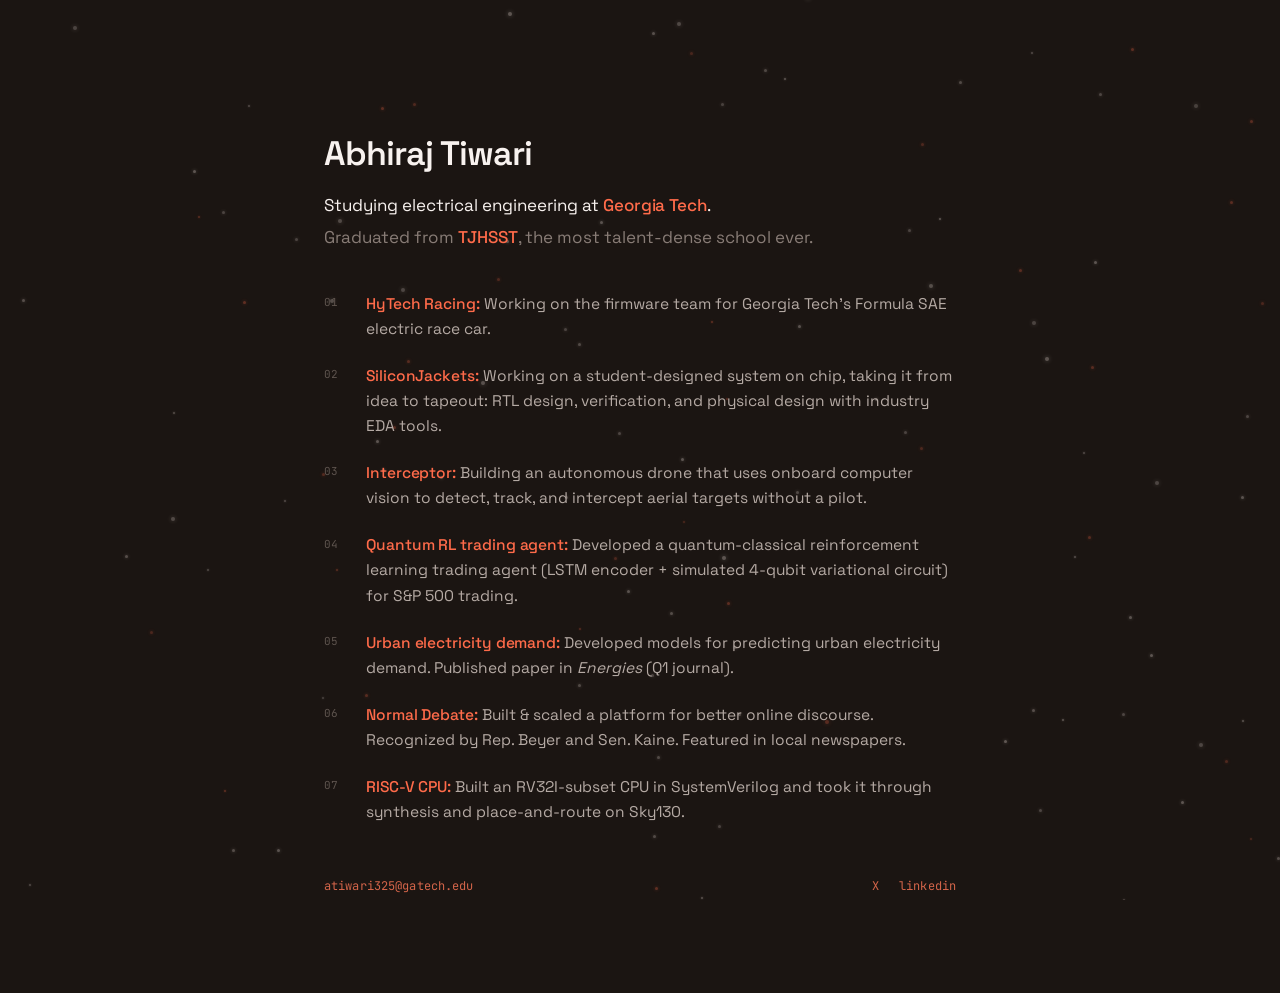
==== index.html @ f33f4f9a "Tone down speck intensity, highlight TJHSST in coral Opacity range, peak brightness, and glow radius" ====
<!DOCTYPE html>
<html lang="en">
<head>
<meta charset="utf-8">
<meta name="viewport" content="width=device-width, initial-scale=1">
<title>Abhiraj Tiwari</title>
<meta name="description" content="Abhiraj Tiwari — electrical engineering at Georgia Tech. Firmware, silicon, and machine learning.">
<meta name="color-scheme" content="dark">
<link rel="icon" href="data:image/svg+xml,<svg xmlns='http://www.w3.org/2000/svg' viewBox='0 0 32 32'><circle cx='16' cy='16' r='4' fill='%23ff6b4a'/></svg>">
<link rel="preconnect" href="https://fonts.googleapis.com">
<link rel="preconnect" href="https://fonts.gstatic.com" crossorigin>
<link href="https://fonts.googleapis.com/css2?family=JetBrains+Mono:wght@400;500&family=Space+Grotesk:wght@400;500;600&display=swap" rel="stylesheet">
<style>
  :root {
    --bg:     #1b1512;
    --fg:     #f8f2ef;
    --body:   #b5aaa4;
    --muted:  #887c76;
    --dim:    #5e544e;
    --spark:  #fff1ea;

    --accent:     #ff6b4a;
    --accent-dim: #d4654a;

    --sans: "Space Grotesk", ui-sans-serif, -apple-system, "Segoe UI", sans-serif;
    --mono: "JetBrains Mono", ui-monospace, Menlo, monospace;
  }

  * { box-sizing: border-box; }

  html { -webkit-text-size-adjust: 100%; }

  body {
    margin: 0;
    background: var(--bg);
    color: var(--body);
    font-family: var(--sans);
    font-size: 15.5px;
    line-height: 1.62;
    -webkit-font-smoothing: antialiased;
    overflow-x: hidden;
  }

  /* ---------- ambient field ---------- */
  /* Each speck drifts on two axes at different periods, so it wanders a slow
     loop instead of sliding back and forth along one line. */

  .field {
    position: fixed;
    inset: 0;
    z-index: 0;
    pointer-events: none;
    overflow: hidden;
  }

  .field > i {
    position: absolute;
    display: block;
    animation: driftx var(--ax) ease-in-out var(--tx) infinite alternate;
  }

  .field > i > i {
    display: block;
    border-radius: 50%;
    opacity: var(--o0);
    animation:
      drifty var(--ay) ease-in-out var(--ty) infinite alternate,
      pulse   var(--ao) ease-in-out var(--to) infinite;
  }

  @keyframes driftx { to { transform: translateX(var(--dx)); } }
  @keyframes drifty { to { transform: translateY(var(--dy)); } }

  @keyframes pulse {
    0%, 100% { opacity: var(--o0); }
    50%      { opacity: var(--o1); }
  }

  /* ---------- content ---------- */

  main {
    position: relative;
    z-index: 1;
    max-width: 43rem;
    margin: 0 auto;
    padding: clamp(4.5rem, 15vh, 9rem) 1.75rem 6rem;
  }

  h1 {
    margin: 0 0 1.25rem;
    font-size: clamp(1.75rem, 4.5vw, 2.125rem);
    font-weight: 600;
    line-height: 1.1;
    letter-spacing: -0.03em;
    color: var(--fg);
  }

  .lead {
    margin: 0;
    font-size: 1.0625rem;
    line-height: 1.6;
    color: var(--fg);
  }

  .lead p { margin: 0; }
  .lead p + p { margin-top: 0.3rem; }
  .lead b { color: var(--accent); font-weight: 500; }
  .lead .dim { color: var(--muted); }

  a { color: var(--accent); text-decoration: none; }

  a:hover,
  a:focus-visible { color: var(--fg); }

  /* ---------- list ---------- */

  ol {
    margin: 2.5rem 0 0;
    padding: 0;
    list-style: none;
  }

  li {
    position: relative;
    padding-left: 2.625rem;
  }

  li + li { margin-top: 1.375rem; }

  .num {
    position: absolute;
    left: 0;
    top: 0.2em;
    font-family: var(--mono);
    font-size: 0.6875rem;
    color: var(--dim);
    font-variant-numeric: tabular-nums;
  }

  b {
    font-weight: 500;
    color: var(--accent);
    letter-spacing: -0.005em;
  }

  em { font-style: italic; }

  /* ---------- footer ---------- */

  footer {
    margin-top: 3.25rem;
    display: flex;
    flex-wrap: wrap;
    align-items: baseline;
    justify-content: space-between;
    gap: 0.75rem 1.5rem;
    font-family: var(--mono);
    font-size: 0.75rem;
    letter-spacing: 0.01em;
  }

  footer nav { display: flex; gap: 1.25rem; }

  footer a { color: var(--accent-dim); }

  :focus-visible {
    outline: 1px solid var(--accent-dim);
    outline-offset: 3px;
    border-radius: 2px;
  }

  /* ---------- entrance ---------- */

  @keyframes rise {
    from { opacity: 0; transform: translateY(6px); }
    to   { opacity: 1; transform: none; }
  }

  main > *, ol > li { animation: rise .55s cubic-bezier(.2,.6,.3,1) backwards; }
  .lead { animation-delay: .06s; }
  ol > li:nth-child(1) { animation-delay: .14s; }
  ol > li:nth-child(2) { animation-delay: .19s; }
  ol > li:nth-child(3) { animation-delay: .24s; }
  ol > li:nth-child(4) { animation-delay: .29s; }
  ol > li:nth-child(5) { animation-delay: .34s; }
  ol > li:nth-child(6) { animation-delay: .39s; }
  ol > li:nth-child(7) { animation-delay: .44s; }
  footer { animation-delay: .5s; }

  @media (prefers-reduced-motion: reduce) {
    .field > i, .field > i > i, main > *, ol > li { animation: none; }
  }

  @media (max-width: 30rem) {
    li { padding-left: 2.125rem; }
  }
</style>
</head>
<body>
<div class="field">
<i style="left:44.14%;top:55.1%;--dx:75px;--ax:27.8s;--tx:-30.1s"><i style="width:3px;height:3px;background:var(--spark);box-shadow:0 0 3.9px var(--spark);--dy:-40px;--ay:25.0s;--ty:-3.0s;--o0:0.23;--o1:0.48;--ao:13.3s;--to:-10.4s"></i></i>
<i style="left:2.27%;top:98.18%;--dx:-84px;--ax:21.0s;--tx:-1.1s"><i style="width:2px;height:2px;background:var(--spark);box-shadow:0 0 2.6px var(--spark);--dy:-32px;--ay:17.6s;--ty:-14.8s;--o0:0.24;--o1:0.63;--ao:10.7s;--to:-9.6s"></i></i>
<i style="left:48.98%;top:65.57%;--dx:115px;--ax:23.6s;--tx:-11.0s"><i style="width:3px;height:3px;background:var(--spark);box-shadow:0 0 3.9px var(--spark);--dy:-75px;--ay:17.4s;--ty:-2.2s;--o0:0.28;--o1:0.54;--ao:13.6s;--to:-5.8s"></i></i>
<i style="left:95.72%;top:84.43%;--dx:-72px;--ax:28.9s;--tx:-25.6s"><i style="width:3px;height:3px;background:var(--accent);box-shadow:0 0 3.9px var(--accent);--dy:56px;--ay:16.8s;--ty:-10.8s;--o0:0.23;--o1:0.55;--ao:9.7s;--to:-13.8s"></i></i>
<i style="left:11.73%;top:70.12%;--dx:48px;--ax:21.0s;--tx:-5.0s"><i style="width:3px;height:3px;background:var(--accent);box-shadow:0 0 3.9px var(--accent);--dy:-58px;--ay:26.9s;--ty:-20.6s;--o0:0.21;--o1:0.65;--ao:7.9s;--to:-4.0s"></i></i>
<i style="left:97.03%;top:79.95%;--dx:-49px;--ax:20.1s;--tx:-0.4s"><i style="width:2px;height:2px;background:var(--spark);box-shadow:0 0 2.6px var(--spark);--dy:-31px;--ay:21.4s;--ty:-19.5s;--o0:0.28;--o1:0.54;--ao:6.7s;--to:-3.1s"></i></i>
<i style="left:62.93%;top:-0.42%;--dx:44px;--ax:19.9s;--tx:-23.8s"><i style="width:4px;height:4px;background:var(--spark);box-shadow:0 0 5.2px var(--spark);--dy:84px;--ay:20.3s;--ty:-9.9s;--o0:0.22;--o1:0.58;--ao:12.5s;--to:-2.4s"></i></i>
<i style="left:62.16%;top:54.5%;--dx:83px;--ax:19.3s;--tx:-9.7s"><i style="width:3px;height:3px;background:var(--spark);box-shadow:0 0 3.9px var(--spark);--dy:31px;--ay:22.7s;--ty:-23.7s;--o0:0.24;--o1:0.54;--ao:14.1s;--to:-7.4s"></i></i>
<i style="left:51.05%;top:92.78%;--dx:-73px;--ax:36.3s;--tx:-0.6s"><i style="width:3px;height:3px;background:var(--spark);box-shadow:0 0 3.9px var(--spark);--dy:-47px;--ay:16.9s;--ty:-8.6s;--o0:0.24;--o1:0.47;--ao:7.6s;--to:-5.5s"></i></i>
<i style="left:56.36%;top:11.42%;--dx:87px;--ax:36.4s;--tx:-13.6s"><i style="width:3px;height:3px;background:var(--spark);box-shadow:0 0 3.9px var(--spark);--dy:-68px;--ay:22.0s;--ty:-10.0s;--o0:0.2;--o1:0.58;--ao:6.7s;--to:-1.0s"></i></i>
<i style="left:29.73%;top:11.93%;--dx:94px;--ax:36.2s;--tx:-26.0s"><i style="width:3px;height:3px;background:var(--accent);box-shadow:0 0 3.9px var(--accent);--dy:-81px;--ay:19.7s;--ty:-28.8s;--o0:0.29;--o1:0.65;--ao:13.1s;--to:-13.0s"></i></i>
<i style="left:56.43%;top:61.75%;--dx:-83px;--ax:19.4s;--tx:-15.8s"><i style="width:4px;height:4px;background:var(--spark);box-shadow:0 0 5.2px var(--spark);--dy:-34px;--ay:17.9s;--ty:-10.6s;--o0:0.29;--o1:0.6;--ao:10.1s;--to:-6.9s"></i></i>
<i style="left:53.21%;top:50.91%;--dx:-73px;--ax:19.4s;--tx:-25.1s"><i style="width:3px;height:3px;background:var(--spark);box-shadow:0 0 3.9px var(--spark);--dy:-92px;--ay:27.8s;--ty:-15.6s;--o0:0.29;--o1:0.53;--ao:7.3s;--to:-9.2s"></i></i>
<i style="left:50.88%;top:74.88%;--dx:106px;--ax:22.3s;--tx:-30.5s"><i style="width:3px;height:3px;background:var(--spark);box-shadow:0 0 3.9px var(--spark);--dy:55px;--ay:25.0s;--ty:-24.1s;--o0:0.22;--o1:0.5;--ao:8.0s;--to:-13.8s"></i></i>
<i style="left:19.41%;top:11.72%;--dx:-111px;--ax:19.4s;--tx:-35.2s"><i style="width:2px;height:2px;background:var(--spark);box-shadow:0 0 2.6px var(--spark);--dy:83px;--ay:22.0s;--ty:-26.6s;--o0:0.24;--o1:0.56;--ao:12.0s;--to:-10.7s"></i></i>
<i style="left:83.87%;top:61.73%;--dx:105px;--ax:22.9s;--tx:-24.7s"><i style="width:2px;height:2px;background:var(--spark);box-shadow:0 0 2.6px var(--spark);--dy:-73px;--ay:19.7s;--ty:-18.0s;--o0:0.26;--o1:0.54;--ao:7.7s;--to:-11.5s"></i></i>
<i style="left:25.17%;top:77.48%;--dx:-70px;--ax:31.4s;--tx:-18.1s"><i style="width:2px;height:2px;background:var(--spark);box-shadow:0 0 2.6px var(--spark);--dy:92px;--ay:16.8s;--ty:-5.7s;--o0:0.2;--o1:0.55;--ao:12.4s;--to:-2.7s"></i></i>
<i style="left:25.78%;top:33.27%;--dx:-66px;--ax:36.6s;--tx:-4.9s"><i style="width:4px;height:4px;background:var(--spark);box-shadow:0 0 5.2px var(--spark);--dy:-34px;--ay:26.7s;--ty:-14.5s;--o0:0.26;--o1:0.64;--ao:9.4s;--to:-8.5s"></i></i>
<i style="left:87.69%;top:79.27%;--dx:87px;--ax:35.2s;--tx:-35.1s"><i style="width:3px;height:3px;background:var(--spark);box-shadow:0 0 3.9px var(--spark);--dy:-35px;--ay:28.2s;--ty:-4.0s;--o0:0.22;--o1:0.54;--ao:6.8s;--to:-4.6s"></i></i>
<i style="left:97.63%;top:93.09%;--dx:-62px;--ax:24.2s;--tx:-10.5s"><i style="width:2px;height:2px;background:var(--accent);box-shadow:0 0 2.6px var(--accent);--dy:-30px;--ay:21.0s;--ty:-29.4s;--o0:0.22;--o1:0.75;--ao:9.9s;--to:-0.5s"></i></i>
<i style="left:52.38%;top:68.03%;--dx:-115px;--ax:27.3s;--tx:-3.3s"><i style="width:3px;height:3px;background:var(--spark);box-shadow:0 0 3.9px var(--spark);--dy:91px;--ay:31.0s;--ty:-7.1s;--o0:0.25;--o1:0.52;--ao:12.6s;--to:-9.6s"></i></i>
<i style="left:51.32%;top:84.05%;--dx:111px;--ax:20.0s;--tx:-10.4s"><i style="width:3px;height:3px;background:var(--spark);box-shadow:0 0 3.9px var(--spark);--dy:-48px;--ay:23.3s;--ty:-15.9s;--o0:0.24;--o1:0.48;--ao:6.0s;--to:-5.7s"></i></i>
<i style="left:52.91%;top:2.48%;--dx:-74px;--ax:28.3s;--tx:-36.4s"><i style="width:4px;height:4px;background:var(--spark);box-shadow:0 0 5.2px var(--spark);--dy:-32px;--ay:20.9s;--ty:-29.5s;--o0:0.23;--o1:0.55;--ao:7.1s;--to:-6.5s"></i></i>
<i style="left:81.2%;top:89.86%;--dx:-50px;--ax:19.7s;--tx:-0.9s"><i style="width:3px;height:3px;background:var(--spark);box-shadow:0 0 3.9px var(--spark);--dy:-90px;--ay:27.8s;--ty:-6.2s;--o0:0.22;--o1:0.6;--ao:8.9s;--to:-5.3s"></i></i>
<i style="left:61.22%;top:8.7%;--dx:92px;--ax:30.3s;--tx:-23.4s"><i style="width:2px;height:2px;background:var(--spark);box-shadow:0 0 2.6px var(--spark);--dy:30px;--ay:28.7s;--ty:-17.2s;--o0:0.29;--o1:0.57;--ao:8.0s;--to:-3.2s"></i></i>
<i style="left:53.38%;top:57.84%;--dx:107px;--ax:35.7s;--tx:-29.6s"><i style="width:2px;height:2px;background:var(--accent);box-shadow:0 0 2.6px var(--accent);--dy:68px;--ay:16.7s;--ty:-6.2s;--o0:0.21;--o1:0.75;--ao:7.2s;--to:-1.3s"></i></i>
<i style="left:37.57%;top:42.35%;--dx:-50px;--ax:29.0s;--tx:-31.2s"><i style="width:4px;height:4px;background:var(--spark);box-shadow:0 0 5.2px var(--spark);--dy:-34px;--ay:19.8s;--ty:-11.6s;--o0:0.27;--o1:0.59;--ao:9.1s;--to:-15.0s"></i></i>
<i style="left:82.96%;top:79.89%;--dx:-96px;--ax:20.9s;--tx:-31.9s"><i style="width:2px;height:2px;background:var(--spark);box-shadow:0 0 2.6px var(--spark);--dy:38px;--ay:16.9s;--ty:-31.7s;--o0:0.29;--o1:0.48;--ao:6.6s;--to:-14.3s"></i></i>
<i style="left:45.13%;top:76.0%;--dx:76px;--ax:24.8s;--tx:-1.6s"><i style="width:3px;height:3px;background:var(--spark);box-shadow:0 0 3.9px var(--spark);--dy:42px;--ay:25.0s;--ty:-6.4s;--o0:0.24;--o1:0.53;--ao:9.3s;--to:-13.8s"></i></i>
<i style="left:59.7%;top:7.67%;--dx:-99px;--ax:21.0s;--tx:-13.0s"><i style="width:3px;height:3px;background:var(--spark);box-shadow:0 0 3.9px var(--spark);--dy:66px;--ay:24.1s;--ty:-24.4s;--o0:0.23;--o1:0.48;--ao:12.7s;--to:-2.4s"></i></i>
<i style="left:93.25%;top:11.59%;--dx:96px;--ax:32.2s;--tx:-13.0s"><i style="width:4px;height:4px;background:var(--spark);box-shadow:0 0 5.2px var(--spark);--dy:-55px;--ay:14.3s;--ty:-15.0s;--o0:0.2;--o1:0.53;--ao:11.7s;--to:-9.4s"></i></i>
<i style="left:21.67%;top:94.36%;--dx:-87px;--ax:25.2s;--tx:-24.4s"><i style="width:3px;height:3px;background:var(--spark);box-shadow:0 0 3.9px var(--spark);--dy:-64px;--ay:32.0s;--ty:-22.4s;--o0:0.28;--o1:0.66;--ao:6.2s;--to:-9.2s"></i></i>
<i style="left:73.36%;top:24.18%;--dx:-86px;--ax:22.3s;--tx:-20.9s"><i style="width:2px;height:2px;background:var(--spark);box-shadow:0 0 2.6px var(--spark);--dy:-35px;--ay:30.2s;--ty:-16.3s;--o0:0.3;--o1:0.57;--ao:15.0s;--to:-9.6s"></i></i>
<i style="left:80.57%;top:5.77%;--dx:109px;--ax:37.4s;--tx:-20.6s"><i style="width:2px;height:2px;background:var(--spark);box-shadow:0 0 2.6px var(--spark);--dy:-54px;--ay:29.3s;--ty:-19.1s;--o0:0.24;--o1:0.56;--ao:8.6s;--to:-6.0s"></i></i>
<i style="left:29.86%;top:52.1%;--dx:88px;--ax:33.2s;--tx:-24.1s"><i style="width:3px;height:3px;background:var(--spark);box-shadow:0 0 3.9px var(--spark);--dy:30px;--ay:24.1s;--ty:-13.1s;--o0:0.27;--o1:0.47;--ao:8.8s;--to:-6.0s"></i></i>
<i style="left:57.34%;top:71.75%;--dx:92px;--ax:22.1s;--tx:-35.6s"><i style="width:3px;height:3px;background:var(--spark);box-shadow:0 0 3.9px var(--spark);--dy:93px;--ay:22.9s;--ty:-23.1s;--o0:0.25;--o1:0.66;--ao:13.4s;--to:-9.1s"></i></i>
<i style="left:9.74%;top:61.67%;--dx:-63px;--ax:26.3s;--tx:-17.3s"><i style="width:3px;height:3px;background:var(--spark);box-shadow:0 0 3.9px var(--spark);--dy:-36px;--ay:25.7s;--ty:-8.4s;--o0:0.26;--o1:0.54;--ao:13.0s;--to:-8.0s"></i></i>
<i style="left:99.76%;top:95.17%;--dx:43px;--ax:30.1s;--tx:-10.3s"><i style="width:3px;height:3px;background:var(--spark);box-shadow:0 0 3.9px var(--spark);--dy:81px;--ay:19.8s;--ty:-21.9s;--o0:0.26;--o1:0.58;--ao:11.7s;--to:-11.3s"></i></i>
<i style="left:17.36%;top:23.39%;--dx:-85px;--ax:25.9s;--tx:-3.9s"><i style="width:3px;height:3px;background:var(--spark);box-shadow:0 0 3.9px var(--spark);--dy:-46px;--ay:24.8s;--ty:-17.3s;--o0:0.21;--o1:0.48;--ao:12.1s;--to:-8.3s"></i></i>
<i style="left:62.37%;top:36.06%;--dx:62px;--ax:18.6s;--tx:-30.7s"><i style="width:3px;height:3px;background:var(--spark);box-shadow:0 0 3.9px var(--spark);--dy:-84px;--ay:15.3s;--ty:-20.0s;--o0:0.28;--o1:0.5;--ao:9.8s;--to:-3.9s"></i></i>
<i style="left:80.61%;top:35.63%;--dx:58px;--ax:24.8s;--tx:-33.3s"><i style="width:4px;height:4px;background:var(--spark);box-shadow:0 0 5.2px var(--spark);--dy:-57px;--ay:14.8s;--ty:-2.5s;--o0:0.21;--o1:0.57;--ao:10.4s;--to:-10.3s"></i></i>
<i style="left:28.48%;top:77.1%;--dx:-90px;--ax:31.6s;--tx:-5.4s"><i style="width:3px;height:3px;background:var(--accent);box-shadow:0 0 3.9px var(--accent);--dy:77px;--ay:18.4s;--ty:-11.4s;--o0:0.27;--o1:0.63;--ao:7.1s;--to:-10.6s"></i></i>
<i style="left:56.07%;top:91.69%;--dx:77px;--ax:21.6s;--tx:-27.7s"><i style="width:3px;height:3px;background:var(--spark);box-shadow:0 0 3.9px var(--spark);--dy:59px;--ay:31.4s;--ty:-16.5s;--o0:0.21;--o1:0.63;--ao:6.2s;--to:-10.2s"></i></i>
<i style="left:57.65%;top:79.21%;--dx:78px;--ax:32.9s;--tx:-10.7s"><i style="width:3px;height:3px;background:var(--spark);box-shadow:0 0 3.9px var(--spark);--dy:-40px;--ay:29.7s;--ty:-0.7s;--o0:0.25;--o1:0.57;--ao:11.1s;--to:-14.5s"></i></i>
<i style="left:64.42%;top:80.04%;--dx:98px;--ax:22.7s;--tx:-11.9s"><i style="width:4px;height:4px;background:var(--accent);box-shadow:0 0 5.2px var(--accent);--dy:-50px;--ay:15.0s;--ty:-0.8s;--o0:0.27;--o1:0.57;--ao:13.3s;--to:-6.3s"></i></i>
<i style="left:70.64%;top:47.88%;--dx:66px;--ax:24.0s;--tx:-18.5s"><i style="width:3px;height:3px;background:var(--spark);box-shadow:0 0 3.9px var(--spark);--dy:82px;--ay:15.6s;--ty:-25.8s;--o0:0.21;--o1:0.58;--ao:6.4s;--to:-11.4s"></i></i>
<i style="left:98.54%;top:33.61%;--dx:-106px;--ax:31.9s;--tx:-16.0s"><i style="width:3px;height:3px;background:var(--accent);box-shadow:0 0 3.9px var(--accent);--dy:-63px;--ay:28.2s;--ty:-13.5s;--o0:0.21;--o1:0.72;--ao:14.9s;--to:-5.6s"></i></i>
<i style="left:15.1%;top:18.85%;--dx:113px;--ax:32.3s;--tx:-5.9s"><i style="width:3px;height:3px;background:var(--spark);box-shadow:0 0 3.9px var(--spark);--dy:-60px;--ay:18.8s;--ty:-29.4s;--o0:0.29;--o1:0.61;--ao:6.2s;--to:-7.2s"></i></i>
<i style="left:79.64%;top:29.88%;--dx:-82px;--ax:21.7s;--tx:-10.7s"><i style="width:3px;height:3px;background:var(--accent);box-shadow:0 0 3.9px var(--accent);--dy:68px;--ay:16.5s;--ty:-5.5s;--o0:0.28;--o1:0.62;--ao:10.9s;--to:-12.3s"></i></i>
<i style="left:46.91%;top:24.57%;--dx:-73px;--ax:21.6s;--tx:-30.3s"><i style="width:3px;height:3px;background:var(--spark);box-shadow:0 0 3.9px var(--spark);--dy:-55px;--ay:15.6s;--ty:-31.2s;--o0:0.28;--o1:0.61;--ao:13.1s;--to:-0.9s"></i></i>
<i style="left:92.27%;top:89.0%;--dx:99px;--ax:20.3s;--tx:-12.2s"><i style="width:3px;height:3px;background:var(--spark);box-shadow:0 0 3.9px var(--spark);--dy:69px;--ay:16.0s;--ty:-8.3s;--o0:0.29;--o1:0.56;--ao:11.7s;--to:-14.9s"></i></i>
<i style="left:25.18%;top:52.53%;--dx:-51px;--ax:18.7s;--tx:-27.2s"><i style="width:3px;height:3px;background:var(--accent);box-shadow:0 0 3.9px var(--accent);--dy:-83px;--ay:18.1s;--ty:-3.1s;--o0:0.25;--o1:0.66;--ao:14.6s;--to:-8.8s"></i></i>
<i style="left:85.45%;top:28.97%;--dx:-108px;--ax:26.2s;--tx:-15.7s"><i style="width:3px;height:3px;background:var(--spark);box-shadow:0 0 3.9px var(--spark);--dy:-80px;--ay:13.7s;--ty:-15.8s;--o0:0.29;--o1:0.65;--ao:8.8s;--to:-6.1s"></i></i>
<i style="left:54.75%;top:99.72%;--dx:40px;--ax:25.3s;--tx:-36.7s"><i style="width:2px;height:2px;background:var(--spark);box-shadow:0 0 2.6px var(--spark);--dy:-35px;--ay:21.8s;--ty:-26.6s;--o0:0.27;--o1:0.46;--ao:9.4s;--to:-10.7s"></i></i>
<i style="left:22.22%;top:55.54%;--dx:-107px;--ax:24.9s;--tx:-11.3s"><i style="width:2px;height:2px;background:var(--spark);box-shadow:0 0 2.6px var(--spark);--dy:-47px;--ay:23.3s;--ty:-10.8s;--o0:0.24;--o1:0.59;--ao:8.3s;--to:-3.0s"></i></i>
<i style="left:72.61%;top:31.6%;--dx:93px;--ax:25.0s;--tx:-23.6s"><i style="width:4px;height:4px;background:var(--spark);box-shadow:0 0 5.2px var(--spark);--dy:58px;--ay:14.9s;--ty:-4.2s;--o0:0.26;--o1:0.5;--ao:7.7s;--to:-0.5s"></i></i>
<i style="left:45.24%;top:69.8%;--dx:-114px;--ax:18.5s;--tx:-16.2s"><i style="width:2px;height:2px;background:var(--accent);box-shadow:0 0 2.6px var(--accent);--dy:55px;--ay:30.5s;--ty:-16.4s;--o0:0.26;--o1:0.73;--ao:13.4s;--to:-5.8s"></i></i>
<i style="left:31.8%;top:40.04%;--dx:114px;--ax:29.8s;--tx:-12.6s"><i style="width:3px;height:3px;background:var(--accent);box-shadow:0 0 3.9px var(--accent);--dy:-72px;--ay:13.4s;--ty:-11.0s;--o0:0.27;--o1:0.57;--ao:9.4s;--to:-7.6s"></i></i>
<i style="left:78.43%;top:82.17%;--dx:96px;--ax:24.4s;--tx:-5.4s"><i style="width:3px;height:3px;background:var(--spark);box-shadow:0 0 3.9px var(--spark);--dy:65px;--ay:22.5s;--ty:-22.8s;--o0:0.3;--o1:0.56;--ao:12.4s;--to:-12.5s"></i></i>
<i style="left:18.11%;top:94.38%;--dx:-45px;--ax:31.6s;--tx:-35.3s"><i style="width:3px;height:3px;background:var(--spark);box-shadow:0 0 3.9px var(--spark);--dy:67px;--ay:19.3s;--ty:-11.6s;--o0:0.25;--o1:0.48;--ao:14.8s;--to:-2.0s"></i></i>
<i style="left:90.21%;top:53.43%;--dx:48px;--ax:19.6s;--tx:-11.0s"><i style="width:4px;height:4px;background:var(--spark);box-shadow:0 0 5.2px var(--spark);--dy:68px;--ay:28.7s;--ty:-28.7s;--o0:0.22;--o1:0.57;--ao:13.5s;--to:-2.8s"></i></i>
<i style="left:53.88%;top:5.78%;--dx:-59px;--ax:30.4s;--tx:-6.0s"><i style="width:3px;height:3px;background:var(--accent);box-shadow:0 0 3.9px var(--accent);--dy:69px;--ay:27.5s;--ty:-13.2s;--o0:0.2;--o1:0.67;--ao:7.1s;--to:-6.1s"></i></i>
<i style="left:32.3%;top:11.41%;--dx:-86px;--ax:33.5s;--tx:-18.9s"><i style="width:3px;height:3px;background:var(--accent);box-shadow:0 0 3.9px var(--accent);--dy:-76px;--ay:20.7s;--ty:-3.3s;--o0:0.23;--o1:0.76;--ao:14.2s;--to:-8.5s"></i></i>
<i style="left:39.51%;top:26.72%;--dx:101px;--ax:36.0s;--tx:-20.0s"><i style="width:3px;height:3px;background:var(--spark);box-shadow:0 0 3.9px var(--spark);--dy:-66px;--ay:23.0s;--ty:-13.8s;--o0:0.29;--o1:0.52;--ao:6.5s;--to:-10.9s"></i></i>
<i style="left:89.81%;top:72.66%;--dx:-54px;--ax:35.3s;--tx:-18.1s"><i style="width:3px;height:3px;background:var(--spark);box-shadow:0 0 3.9px var(--spark);--dy:44px;--ay:31.5s;--ty:-3.4s;--o0:0.29;--o1:0.57;--ao:11.9s;--to:-14.1s"></i></i>
<i style="left:87.73%;top:99.93%;--dx:104px;--ax:20.4s;--tx:-16.0s"><i style="width:2px;height:2px;background:var(--spark);box-shadow:0 0 2.6px var(--spark);--dy:66px;--ay:25.3s;--ty:-3.9s;--o0:0.21;--o1:0.56;--ao:7.2s;--to:-13.2s"></i></i>
<i style="left:56.74%;top:44.22%;--dx:36px;--ax:35.8s;--tx:-15.1s"><i style="width:2px;height:2px;background:var(--accent);box-shadow:0 0 2.6px var(--accent);--dy:-32px;--ay:28.5s;--ty:-11.4s;--o0:0.26;--o1:0.56;--ao:6.3s;--to:-13.5s"></i></i>
<i style="left:29.4%;top:48.84%;--dx:-50px;--ax:34.6s;--tx:-18.0s"><i style="width:3px;height:3px;background:var(--spark);box-shadow:0 0 3.9px var(--spark);--dy:-41px;--ay:19.7s;--ty:-5.5s;--o0:0.29;--o1:0.66;--ao:7.8s;--to:-9.5s"></i></i>
<i style="left:17.53%;top:87.78%;--dx:93px;--ax:22.8s;--tx:-33.4s"><i style="width:2px;height:2px;background:var(--accent);box-shadow:0 0 2.6px var(--accent);--dy:92px;--ay:21.0s;--ty:-10.7s;--o0:0.3;--o1:0.73;--ao:9.7s;--to:-2.5s"></i></i>
<i style="left:85.88%;top:10.31%;--dx:-92px;--ax:24.8s;--tx:-33.6s"><i style="width:3px;height:3px;background:var(--spark);box-shadow:0 0 3.9px var(--spark);--dy:81px;--ay:25.6s;--ty:-18.9s;--o0:0.22;--o1:0.52;--ao:14.3s;--to:-10.0s"></i></i>
<i style="left:26.24%;top:63.27%;--dx:108px;--ax:18.0s;--tx:-10.8s"><i style="width:2px;height:2px;background:var(--accent);box-shadow:0 0 2.6px var(--accent);--dy:-64px;--ay:24.4s;--ty:-8.0s;--o0:0.28;--o1:0.57;--ao:8.6s;--to:-11.3s"></i></i>
<i style="left:23.08%;top:26.47%;--dx:-114px;--ax:36.2s;--tx:-0.1s"><i style="width:3px;height:3px;background:var(--spark);box-shadow:0 0 3.9px var(--spark);--dy:-70px;--ay:24.1s;--ty:-28.5s;--o0:0.21;--o1:0.47;--ao:13.0s;--to:-13.6s"></i></i>
<i style="left:30.72%;top:47.32%;--dx:-82px;--ax:26.1s;--tx:-20.8s"><i style="width:3px;height:3px;background:var(--accent);box-shadow:0 0 3.9px var(--accent);--dy:-36px;--ay:25.7s;--ty:-8.2s;--o0:0.27;--o1:0.72;--ao:8.3s;--to:-8.2s"></i></i>
<i style="left:84.97%;top:59.54%;--dx:-80px;--ax:29.8s;--tx:-30.6s"><i style="width:3px;height:3px;background:var(--accent);box-shadow:0 0 3.9px var(--accent);--dy:-50px;--ay:24.6s;--ty:-16.1s;--o0:0.27;--o1:0.75;--ao:6.3s;--to:-1.7s"></i></i>
<i style="left:16.18%;top:63.27%;--dx:-84px;--ax:17.9s;--tx:-23.6s"><i style="width:2px;height:2px;background:var(--spark);box-shadow:0 0 2.6px var(--spark);--dy:-49px;--ay:19.0s;--ty:-16.8s;--o0:0.23;--o1:0.58;--ao:6.8s;--to:-12.3s"></i></i>
<i style="left:15.5%;top:23.99%;--dx:39px;--ax:31.7s;--tx:-36.4s"><i style="width:2px;height:2px;background:var(--accent);box-shadow:0 0 2.6px var(--accent);--dy:59px;--ay:26.4s;--ty:-4.1s;--o0:0.28;--o1:0.69;--ao:7.2s;--to:-11.2s"></i></i>
<i style="left:51.21%;top:98.54%;--dx:-41px;--ax:36.6s;--tx:-25.8s"><i style="width:3px;height:3px;background:var(--accent);box-shadow:0 0 3.9px var(--accent);--dy:60px;--ay:31.5s;--ty:-22.9s;--o0:0.3;--o1:0.69;--ao:8.7s;--to:-1.8s"></i></i>
<i style="left:85.25%;top:40.67%;--dx:59px;--ax:25.5s;--tx:-2.2s"><i style="width:3px;height:3px;background:var(--accent);box-shadow:0 0 3.9px var(--accent);--dy:-31px;--ay:25.3s;--ty:-11.0s;--o0:0.27;--o1:0.75;--ao:11.3s;--to:-13.3s"></i></i>
<i style="left:45.18%;top:38.08%;--dx:97px;--ax:22.2s;--tx:-30.6s"><i style="width:3px;height:3px;background:var(--spark);box-shadow:0 0 3.9px var(--spark);--dy:-56px;--ay:28.1s;--ty:-15.4s;--o0:0.24;--o1:0.58;--ao:12.8s;--to:-7.1s"></i></i>
<i style="left:48.0%;top:61.92%;--dx:-78px;--ax:31.5s;--tx:-10.4s"><i style="width:3px;height:3px;background:var(--accent);box-shadow:0 0 3.9px var(--accent);--dy:33px;--ay:19.9s;--ty:-0.6s;--o0:0.22;--o1:0.61;--ao:9.5s;--to:-13.9s"></i></i>
<i style="left:70.95%;top:25.4%;--dx:45px;--ax:36.0s;--tx:-12.2s"><i style="width:3px;height:3px;background:var(--spark);box-shadow:0 0 3.9px var(--spark);--dy:-76px;--ay:13.4s;--ty:-12.3s;--o0:0.21;--o1:0.64;--ao:8.9s;--to:-11.6s"></i></i>
<i style="left:50.97%;top:3.6%;--dx:37px;--ax:19.7s;--tx:-15.6s"><i style="width:3px;height:3px;background:var(--spark);box-shadow:0 0 3.9px var(--spark);--dy:-62px;--ay:17.0s;--ty:-15.3s;--o0:0.27;--o1:0.56;--ao:10.9s;--to:-4.7s"></i></i>
<i style="left:44.07%;top:36.45%;--dx:67px;--ax:24.5s;--tx:-14.1s"><i style="width:3px;height:3px;background:var(--spark);box-shadow:0 0 3.9px var(--spark);--dy:63px;--ay:15.0s;--ty:-19.6s;--o0:0.21;--o1:0.63;--ao:12.7s;--to:-7.2s"></i></i>
<i style="left:-0.84%;top:75.69%;--dx:-108px;--ax:24.4s;--tx:-29.4s"><i style="width:2px;height:2px;background:var(--spark);box-shadow:0 0 2.6px var(--spark);--dy:-65px;--ay:15.3s;--ty:-12.0s;--o0:0.28;--o1:0.51;--ao:13.2s;--to:-1.8s"></i></i>
<i style="left:48.28%;top:47.97%;--dx:91px;--ax:25.5s;--tx:-6.3s"><i style="width:3px;height:3px;background:var(--spark);box-shadow:0 0 3.9px var(--spark);--dy:-39px;--ay:22.0s;--ty:-21.3s;--o0:0.22;--o1:0.48;--ao:9.1s;--to:-6.3s"></i></i>
<i style="left:13.38%;top:57.43%;--dx:91px;--ax:19.5s;--tx:-34.7s"><i style="width:4px;height:4px;background:var(--spark);box-shadow:0 0 5.2px var(--spark);--dy:-88px;--ay:30.3s;--ty:-8.7s;--o0:0.24;--o1:0.63;--ao:8.7s;--to:-10.8s"></i></i>
<i style="left:88.38%;top:5.37%;--dx:80px;--ax:35.6s;--tx:-14.6s"><i style="width:3px;height:3px;background:var(--accent);box-shadow:0 0 3.9px var(--accent);--dy:83px;--ay:25.2s;--ty:-10.9s;--o0:0.29;--o1:0.56;--ao:12.4s;--to:-3.2s"></i></i>
<i style="left:5.7%;top:2.86%;--dx:39px;--ax:35.5s;--tx:-34.6s"><i style="width:4px;height:4px;background:var(--spark);box-shadow:0 0 5.2px var(--spark);--dy:-84px;--ay:20.3s;--ty:-1.2s;--o0:0.21;--o1:0.56;--ao:8.8s;--to:-5.4s"></i></i>
<i style="left:97.65%;top:13.29%;--dx:89px;--ax:36.5s;--tx:-0.1s"><i style="width:3px;height:3px;background:var(--accent);box-shadow:0 0 3.9px var(--accent);--dy:-63px;--ay:31.6s;--ty:-17.5s;--o0:0.28;--o1:0.73;--ao:6.7s;--to:-12.4s"></i></i>
<i style="left:88.18%;top:68.49%;--dx:42px;--ax:32.0s;--tx:-26.1s"><i style="width:3px;height:3px;background:var(--spark);box-shadow:0 0 3.9px var(--spark);--dy:-49px;--ay:26.2s;--ty:-30.8s;--o0:0.28;--o1:0.49;--ao:11.6s;--to:-7.4s"></i></i>
<i style="left:55.51%;top:35.69%;--dx:53px;--ax:31.8s;--tx:-28.0s"><i style="width:2px;height:2px;background:var(--accent);box-shadow:0 0 2.6px var(--accent);--dy:-52px;--ay:30.4s;--ty:-28.1s;--o0:0.3;--o1:0.74;--ao:14.0s;--to:-4.7s"></i></i>
<i style="left:84.59%;top:50.26%;--dx:-84px;--ax:18.1s;--tx:-19.3s"><i style="width:2px;height:2px;background:var(--spark);box-shadow:0 0 2.6px var(--spark);--dy:86px;--ay:17.8s;--ty:-25.5s;--o0:0.24;--o1:0.6;--ao:8.3s;--to:-10.7s"></i></i>
<i style="left:31.34%;top:32.05%;--dx:-80px;--ax:19.6s;--tx:-10.2s"><i style="width:4px;height:4px;background:var(--spark);box-shadow:0 0 5.2px var(--spark);--dy:71px;--ay:27.1s;--ty:-5.1s;--o0:0.22;--o1:0.58;--ao:8.6s;--to:-9.8s"></i></i>
<i style="left:97.33%;top:46.13%;--dx:90px;--ax:31.0s;--tx:-25.8s"><i style="width:3px;height:3px;background:var(--spark);box-shadow:0 0 3.9px var(--spark);--dy:45px;--ay:20.3s;--ty:-4.4s;--o0:0.22;--o1:0.66;--ao:13.8s;--to:-2.9s"></i></i>
<i style="left:34.36%;top:52.92%;--dx:107px;--ax:18.4s;--tx:-33.1s"><i style="width:3px;height:3px;background:var(--spark);box-shadow:0 0 3.9px var(--spark);--dy:39px;--ay:21.3s;--ty:-20.8s;--o0:0.22;--o1:0.6;--ao:9.7s;--to:-2.1s"></i></i>
<i style="left:56.79%;top:66.85%;--dx:-70px;--ax:35.8s;--tx:-16.4s"><i style="width:3px;height:3px;background:var(--accent);box-shadow:0 0 3.9px var(--accent);--dy:-65px;--ay:29.7s;--ty:-4.9s;--o0:0.29;--o1:0.61;--ao:11.1s;--to:-4.1s"></i></i>
<i style="left:38.82%;top:30.86%;--dx:79px;--ax:17.1s;--tx:-25.5s"><i style="width:3px;height:3px;background:var(--accent);box-shadow:0 0 3.9px var(--accent);--dy:-38px;--ay:27.5s;--ty:-0.1s;--o0:0.23;--o1:0.58;--ao:13.1s;--to:-14.9s"></i></i>
<i style="left:39.67%;top:1.28%;--dx:79px;--ax:30.8s;--tx:-10.5s"><i style="width:4px;height:4px;background:var(--spark);box-shadow:0 0 5.2px var(--spark);--dy:-65px;--ay:24.8s;--ty:-30.0s;--o0:0.29;--o1:0.66;--ao:10.0s;--to:-12.5s"></i></i>
<i style="left:71.95%;top:15.94%;--dx:-89px;--ax:32.8s;--tx:-19.5s"><i style="width:3px;height:3px;background:var(--accent);box-shadow:0 0 3.9px var(--accent);--dy:52px;--ay:18.9s;--ty:-0.3s;--o0:0.22;--o1:0.77;--ao:6.1s;--to:-7.9s"></i></i>
<i style="left:80.63%;top:78.81%;--dx:99px;--ax:27.1s;--tx:-15.5s"><i style="width:3px;height:3px;background:var(--spark);box-shadow:0 0 3.9px var(--spark);--dy:-91px;--ay:29.0s;--ty:-28.8s;--o0:0.26;--o1:0.46;--ao:7.3s;--to:-4.9s"></i></i>
<i style="left:71.88%;top:49.63%;--dx:63px;--ax:30.7s;--tx:-10.1s"><i style="width:3px;height:3px;background:var(--accent);box-shadow:0 0 3.9px var(--accent);--dy:32px;--ay:24.3s;--ty:-6.8s;--o0:0.22;--o1:0.56;--ao:7.2s;--to:-4.6s"></i></i>
<i style="left:19.01%;top:33.44%;--dx:49px;--ax:27.6s;--tx:-12.2s"><i style="width:3px;height:3px;background:var(--accent);box-shadow:0 0 3.9px var(--accent);--dy:-29px;--ay:20.7s;--ty:-17.2s;--o0:0.3;--o1:0.6;--ao:13.9s;--to:-4.8s"></i></i>
<i style="left:74.92%;top:9.05%;--dx:112px;--ax:33.4s;--tx:-30.9s"><i style="width:3px;height:3px;background:var(--spark);box-shadow:0 0 3.9px var(--spark);--dy:-61px;--ay:29.9s;--ty:-2.2s;--o0:0.24;--o1:0.64;--ao:13.9s;--to:-11.7s"></i></i>
<i style="left:51.56%;top:-0.97%;--dx:108px;--ax:29.9s;--tx:-32.5s"><i style="width:2px;height:2px;background:var(--spark);box-shadow:0 0 2.6px var(--spark);--dy:-42px;--ay:29.9s;--ty:-20.1s;--o0:0.25;--o1:0.57;--ao:7.0s;--to:-12.6s"></i></i>
<i style="left:68.36%;top:44.23%;--dx:75px;--ax:29.0s;--tx:-1.2s"><i style="width:3px;height:3px;background:var(--spark);box-shadow:0 0 3.9px var(--spark);--dy:68px;--ay:22.8s;--ty:-20.1s;--o0:0.24;--o1:0.58;--ao:11.4s;--to:-14.0s"></i></i>
<i style="left:13.5%;top:45.81%;--dx:49px;--ax:25.4s;--tx:-4.8s"><i style="width:2px;height:2px;background:var(--spark);box-shadow:0 0 2.6px var(--spark);--dy:94px;--ay:29.5s;--ty:-31.7s;--o0:0.25;--o1:0.51;--ao:13.6s;--to:-9.7s"></i></i>
<i style="left:93.64%;top:82.59%;--dx:114px;--ax:17.8s;--tx:-19.7s"><i style="width:4px;height:4px;background:var(--spark);box-shadow:0 0 5.2px var(--spark);--dy:-40px;--ay:19.5s;--ty:-11.2s;--o0:0.22;--o1:0.46;--ao:9.8s;--to:-7.3s"></i></i>
<i style="left:96.1%;top:22.33%;--dx:105px;--ax:35.0s;--tx:-20.9s"><i style="width:3px;height:3px;background:var(--accent);box-shadow:0 0 3.9px var(--accent);--dy:-82px;--ay:27.6s;--ty:-29.0s;--o0:0.28;--o1:0.58;--ao:9.3s;--to:-1.5s"></i></i>
<i style="left:1.75%;top:33.27%;--dx:-68px;--ax:31.3s;--tx:-18.6s"><i style="width:3px;height:3px;background:var(--spark);box-shadow:0 0 3.9px var(--spark);--dy:30px;--ay:21.8s;--ty:-2.8s;--o0:0.26;--o1:0.57;--ao:8.8s;--to:-14.4s"></i></i>
<i style="left:96.96%;top:55.12%;--dx:-100px;--ax:36.9s;--tx:-7.9s"><i style="width:3px;height:3px;background:var(--spark);box-shadow:0 0 3.9px var(--spark);--dy:85px;--ay:25.5s;--ty:-6.7s;--o0:0.28;--o1:0.49;--ao:11.2s;--to:-0.6s"></i></i>
<i style="left:26.38%;top:24.38%;--dx:59px;--ax:31.5s;--tx:-13.7s"><i style="width:4px;height:4px;background:var(--spark);box-shadow:0 0 5.2px var(--spark);--dy:-95px;--ay:27.0s;--ty:-9.9s;--o0:0.24;--o1:0.49;--ao:11.7s;--to:-6.4s"></i></i>
<i style="left:81.66%;top:39.72%;--dx:-110px;--ax:25.8s;--tx:-4.5s"><i style="width:4px;height:4px;background:var(--spark);box-shadow:0 0 5.2px var(--spark);--dy:62px;--ay:22.4s;--ty:-3.9s;--o0:0.29;--o1:0.65;--ao:6.7s;--to:-9.7s"></i></i>
</div>

<main>
  <h1>Abhiraj Tiwari</h1>

  <div class="lead">
    <p>Studying electrical engineering at <b>Georgia Tech</b>.</p>
    <p class="dim">Graduated from <b>TJHSST</b>, the most talent-dense school ever.</p>
  </div>

  <ol>
    <li><span class="num">01</span><b>HyTech Racing:</b> Working on the firmware team for Georgia Tech's Formula SAE electric race car.</li>

    <li><span class="num">02</span><b>SiliconJackets:</b> Working on a student-designed system on chip, taking it from idea to tapeout: RTL design, verification, and physical design with industry EDA tools.</li>

    <li><span class="num">03</span><b>Interceptor:</b> Building an autonomous drone that uses onboard computer vision to detect, track, and intercept aerial targets without a pilot.</li>

    <li><span class="num">04</span><b>Quantum RL trading agent:</b> Developed a quantum-classical reinforcement learning trading agent (LSTM encoder + simulated 4-qubit variational circuit) for S&amp;P 500 trading.</li>

    <li><span class="num">05</span><b>Urban electricity demand:</b> Developed models for predicting urban electricity demand. Published paper in <em>Energies</em> (Q1 journal).</li>

    <li><span class="num">06</span><b>Normal Debate:</b> Built &amp; scaled a platform for better online discourse. Recognized by Rep. Beyer and Sen. Kaine. Featured in local newspapers.</li>

    <li><span class="num">07</span><b>RISC-V CPU:</b> Built an RV32I-subset CPU in SystemVerilog and took it through synthesis and place-and-route on Sky130.</li>
  </ol>

  <footer>
    <a href="mailto:atiwari325@gatech.edu">atiwari325@gatech.edu</a>
    <nav>
      <a href="https://x.com/abhirajtiwari">X</a>
      <a href="https://linkedin.com/in/tiwariabhiraj">linkedin</a>
    </nav>
  </footer>
</main>
</body>
</html>
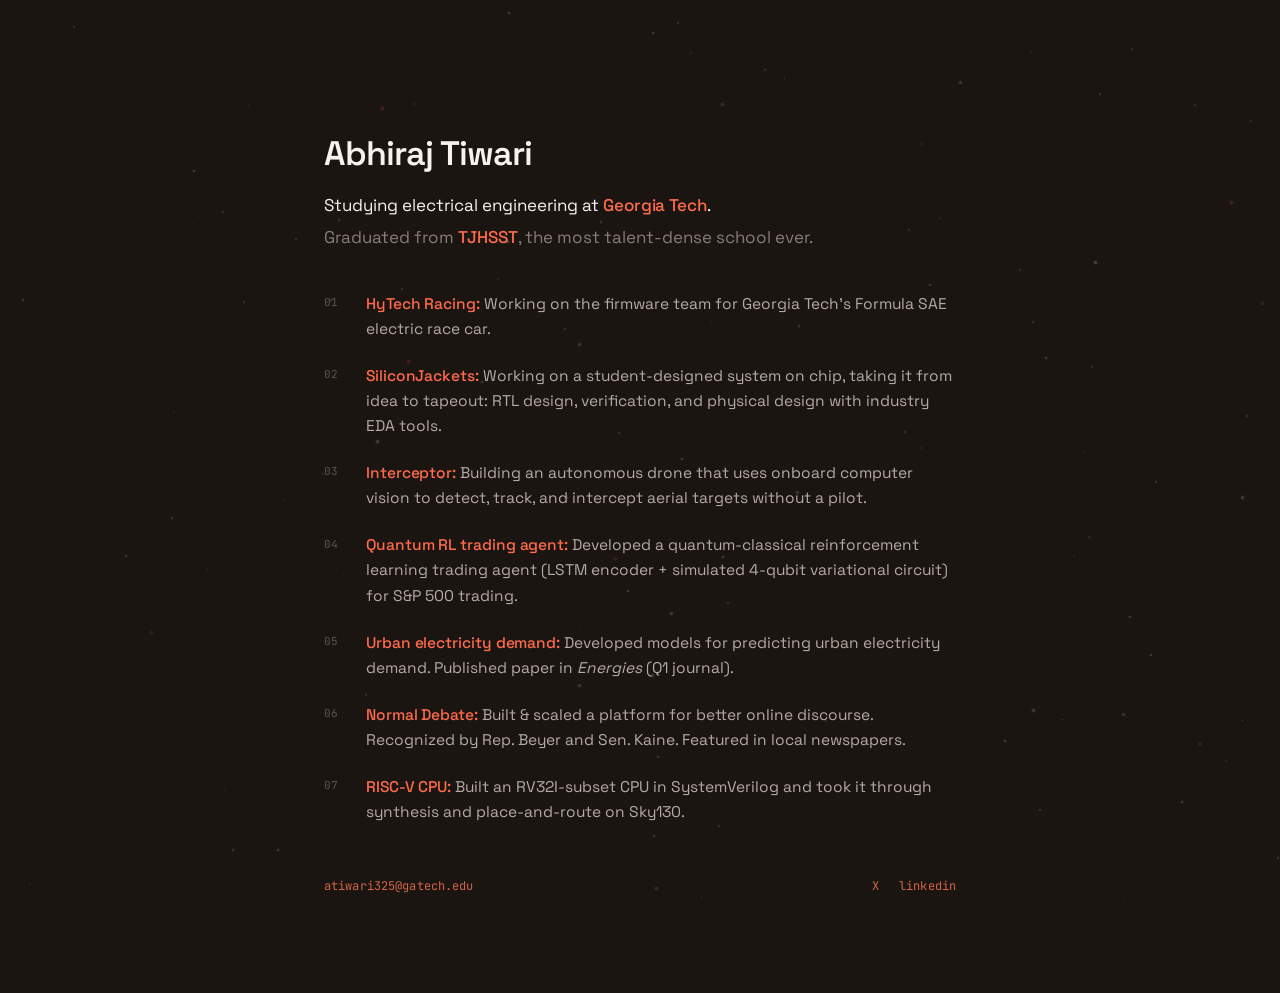
==== commit 9f4635cf: "Tone down speck field further Another pass down on opacity, size, and glow radius.  Co-Authored-By: " ====
--- a/index.html
+++ b/index.html
@@ -198,118 +198,118 @@
 </head>
 <body>
 <div class="field">
-<i style="left:44.14%;top:55.1%;--dx:75px;--ax:27.8s;--tx:-30.1s"><i style="width:3px;height:3px;background:var(--spark);box-shadow:0 0 3.9px var(--spark);--dy:-40px;--ay:25.0s;--ty:-3.0s;--o0:0.23;--o1:0.48;--ao:13.3s;--to:-10.4s"></i></i>
-<i style="left:2.27%;top:98.18%;--dx:-84px;--ax:21.0s;--tx:-1.1s"><i style="width:2px;height:2px;background:var(--spark);box-shadow:0 0 2.6px var(--spark);--dy:-32px;--ay:17.6s;--ty:-14.8s;--o0:0.24;--o1:0.63;--ao:10.7s;--to:-9.6s"></i></i>
-<i style="left:48.98%;top:65.57%;--dx:115px;--ax:23.6s;--tx:-11.0s"><i style="width:3px;height:3px;background:var(--spark);box-shadow:0 0 3.9px var(--spark);--dy:-75px;--ay:17.4s;--ty:-2.2s;--o0:0.28;--o1:0.54;--ao:13.6s;--to:-5.8s"></i></i>
-<i style="left:95.72%;top:84.43%;--dx:-72px;--ax:28.9s;--tx:-25.6s"><i style="width:3px;height:3px;background:var(--accent);box-shadow:0 0 3.9px var(--accent);--dy:56px;--ay:16.8s;--ty:-10.8s;--o0:0.23;--o1:0.55;--ao:9.7s;--to:-13.8s"></i></i>
-<i style="left:11.73%;top:70.12%;--dx:48px;--ax:21.0s;--tx:-5.0s"><i style="width:3px;height:3px;background:var(--accent);box-shadow:0 0 3.9px var(--accent);--dy:-58px;--ay:26.9s;--ty:-20.6s;--o0:0.21;--o1:0.65;--ao:7.9s;--to:-4.0s"></i></i>
-<i style="left:97.03%;top:79.95%;--dx:-49px;--ax:20.1s;--tx:-0.4s"><i style="width:2px;height:2px;background:var(--spark);box-shadow:0 0 2.6px var(--spark);--dy:-31px;--ay:21.4s;--ty:-19.5s;--o0:0.28;--o1:0.54;--ao:6.7s;--to:-3.1s"></i></i>
-<i style="left:62.93%;top:-0.42%;--dx:44px;--ax:19.9s;--tx:-23.8s"><i style="width:4px;height:4px;background:var(--spark);box-shadow:0 0 5.2px var(--spark);--dy:84px;--ay:20.3s;--ty:-9.9s;--o0:0.22;--o1:0.58;--ao:12.5s;--to:-2.4s"></i></i>
-<i style="left:62.16%;top:54.5%;--dx:83px;--ax:19.3s;--tx:-9.7s"><i style="width:3px;height:3px;background:var(--spark);box-shadow:0 0 3.9px var(--spark);--dy:31px;--ay:22.7s;--ty:-23.7s;--o0:0.24;--o1:0.54;--ao:14.1s;--to:-7.4s"></i></i>
-<i style="left:51.05%;top:92.78%;--dx:-73px;--ax:36.3s;--tx:-0.6s"><i style="width:3px;height:3px;background:var(--spark);box-shadow:0 0 3.9px var(--spark);--dy:-47px;--ay:16.9s;--ty:-8.6s;--o0:0.24;--o1:0.47;--ao:7.6s;--to:-5.5s"></i></i>
-<i style="left:56.36%;top:11.42%;--dx:87px;--ax:36.4s;--tx:-13.6s"><i style="width:3px;height:3px;background:var(--spark);box-shadow:0 0 3.9px var(--spark);--dy:-68px;--ay:22.0s;--ty:-10.0s;--o0:0.2;--o1:0.58;--ao:6.7s;--to:-1.0s"></i></i>
-<i style="left:29.73%;top:11.93%;--dx:94px;--ax:36.2s;--tx:-26.0s"><i style="width:3px;height:3px;background:var(--accent);box-shadow:0 0 3.9px var(--accent);--dy:-81px;--ay:19.7s;--ty:-28.8s;--o0:0.29;--o1:0.65;--ao:13.1s;--to:-13.0s"></i></i>
-<i style="left:56.43%;top:61.75%;--dx:-83px;--ax:19.4s;--tx:-15.8s"><i style="width:4px;height:4px;background:var(--spark);box-shadow:0 0 5.2px var(--spark);--dy:-34px;--ay:17.9s;--ty:-10.6s;--o0:0.29;--o1:0.6;--ao:10.1s;--to:-6.9s"></i></i>
-<i style="left:53.21%;top:50.91%;--dx:-73px;--ax:19.4s;--tx:-25.1s"><i style="width:3px;height:3px;background:var(--spark);box-shadow:0 0 3.9px var(--spark);--dy:-92px;--ay:27.8s;--ty:-15.6s;--o0:0.29;--o1:0.53;--ao:7.3s;--to:-9.2s"></i></i>
-<i style="left:50.88%;top:74.88%;--dx:106px;--ax:22.3s;--tx:-30.5s"><i style="width:3px;height:3px;background:var(--spark);box-shadow:0 0 3.9px var(--spark);--dy:55px;--ay:25.0s;--ty:-24.1s;--o0:0.22;--o1:0.5;--ao:8.0s;--to:-13.8s"></i></i>
-<i style="left:19.41%;top:11.72%;--dx:-111px;--ax:19.4s;--tx:-35.2s"><i style="width:2px;height:2px;background:var(--spark);box-shadow:0 0 2.6px var(--spark);--dy:83px;--ay:22.0s;--ty:-26.6s;--o0:0.24;--o1:0.56;--ao:12.0s;--to:-10.7s"></i></i>
-<i style="left:83.87%;top:61.73%;--dx:105px;--ax:22.9s;--tx:-24.7s"><i style="width:2px;height:2px;background:var(--spark);box-shadow:0 0 2.6px var(--spark);--dy:-73px;--ay:19.7s;--ty:-18.0s;--o0:0.26;--o1:0.54;--ao:7.7s;--to:-11.5s"></i></i>
-<i style="left:25.17%;top:77.48%;--dx:-70px;--ax:31.4s;--tx:-18.1s"><i style="width:2px;height:2px;background:var(--spark);box-shadow:0 0 2.6px var(--spark);--dy:92px;--ay:16.8s;--ty:-5.7s;--o0:0.2;--o1:0.55;--ao:12.4s;--to:-2.7s"></i></i>
-<i style="left:25.78%;top:33.27%;--dx:-66px;--ax:36.6s;--tx:-4.9s"><i style="width:4px;height:4px;background:var(--spark);box-shadow:0 0 5.2px var(--spark);--dy:-34px;--ay:26.7s;--ty:-14.5s;--o0:0.26;--o1:0.64;--ao:9.4s;--to:-8.5s"></i></i>
-<i style="left:87.69%;top:79.27%;--dx:87px;--ax:35.2s;--tx:-35.1s"><i style="width:3px;height:3px;background:var(--spark);box-shadow:0 0 3.9px var(--spark);--dy:-35px;--ay:28.2s;--ty:-4.0s;--o0:0.22;--o1:0.54;--ao:6.8s;--to:-4.6s"></i></i>
-<i style="left:97.63%;top:93.09%;--dx:-62px;--ax:24.2s;--tx:-10.5s"><i style="width:2px;height:2px;background:var(--accent);box-shadow:0 0 2.6px var(--accent);--dy:-30px;--ay:21.0s;--ty:-29.4s;--o0:0.22;--o1:0.75;--ao:9.9s;--to:-0.5s"></i></i>
-<i style="left:52.38%;top:68.03%;--dx:-115px;--ax:27.3s;--tx:-3.3s"><i style="width:3px;height:3px;background:var(--spark);box-shadow:0 0 3.9px var(--spark);--dy:91px;--ay:31.0s;--ty:-7.1s;--o0:0.25;--o1:0.52;--ao:12.6s;--to:-9.6s"></i></i>
-<i style="left:51.32%;top:84.05%;--dx:111px;--ax:20.0s;--tx:-10.4s"><i style="width:3px;height:3px;background:var(--spark);box-shadow:0 0 3.9px var(--spark);--dy:-48px;--ay:23.3s;--ty:-15.9s;--o0:0.24;--o1:0.48;--ao:6.0s;--to:-5.7s"></i></i>
-<i style="left:52.91%;top:2.48%;--dx:-74px;--ax:28.3s;--tx:-36.4s"><i style="width:4px;height:4px;background:var(--spark);box-shadow:0 0 5.2px var(--spark);--dy:-32px;--ay:20.9s;--ty:-29.5s;--o0:0.23;--o1:0.55;--ao:7.1s;--to:-6.5s"></i></i>
-<i style="left:81.2%;top:89.86%;--dx:-50px;--ax:19.7s;--tx:-0.9s"><i style="width:3px;height:3px;background:var(--spark);box-shadow:0 0 3.9px var(--spark);--dy:-90px;--ay:27.8s;--ty:-6.2s;--o0:0.22;--o1:0.6;--ao:8.9s;--to:-5.3s"></i></i>
-<i style="left:61.22%;top:8.7%;--dx:92px;--ax:30.3s;--tx:-23.4s"><i style="width:2px;height:2px;background:var(--spark);box-shadow:0 0 2.6px var(--spark);--dy:30px;--ay:28.7s;--ty:-17.2s;--o0:0.29;--o1:0.57;--ao:8.0s;--to:-3.2s"></i></i>
-<i style="left:53.38%;top:57.84%;--dx:107px;--ax:35.7s;--tx:-29.6s"><i style="width:2px;height:2px;background:var(--accent);box-shadow:0 0 2.6px var(--accent);--dy:68px;--ay:16.7s;--ty:-6.2s;--o0:0.21;--o1:0.75;--ao:7.2s;--to:-1.3s"></i></i>
-<i style="left:37.57%;top:42.35%;--dx:-50px;--ax:29.0s;--tx:-31.2s"><i style="width:4px;height:4px;background:var(--spark);box-shadow:0 0 5.2px var(--spark);--dy:-34px;--ay:19.8s;--ty:-11.6s;--o0:0.27;--o1:0.59;--ao:9.1s;--to:-15.0s"></i></i>
-<i style="left:82.96%;top:79.89%;--dx:-96px;--ax:20.9s;--tx:-31.9s"><i style="width:2px;height:2px;background:var(--spark);box-shadow:0 0 2.6px var(--spark);--dy:38px;--ay:16.9s;--ty:-31.7s;--o0:0.29;--o1:0.48;--ao:6.6s;--to:-14.3s"></i></i>
-<i style="left:45.13%;top:76.0%;--dx:76px;--ax:24.8s;--tx:-1.6s"><i style="width:3px;height:3px;background:var(--spark);box-shadow:0 0 3.9px var(--spark);--dy:42px;--ay:25.0s;--ty:-6.4s;--o0:0.24;--o1:0.53;--ao:9.3s;--to:-13.8s"></i></i>
-<i style="left:59.7%;top:7.67%;--dx:-99px;--ax:21.0s;--tx:-13.0s"><i style="width:3px;height:3px;background:var(--spark);box-shadow:0 0 3.9px var(--spark);--dy:66px;--ay:24.1s;--ty:-24.4s;--o0:0.23;--o1:0.48;--ao:12.7s;--to:-2.4s"></i></i>
-<i style="left:93.25%;top:11.59%;--dx:96px;--ax:32.2s;--tx:-13.0s"><i style="width:4px;height:4px;background:var(--spark);box-shadow:0 0 5.2px var(--spark);--dy:-55px;--ay:14.3s;--ty:-15.0s;--o0:0.2;--o1:0.53;--ao:11.7s;--to:-9.4s"></i></i>
-<i style="left:21.67%;top:94.36%;--dx:-87px;--ax:25.2s;--tx:-24.4s"><i style="width:3px;height:3px;background:var(--spark);box-shadow:0 0 3.9px var(--spark);--dy:-64px;--ay:32.0s;--ty:-22.4s;--o0:0.28;--o1:0.66;--ao:6.2s;--to:-9.2s"></i></i>
-<i style="left:73.36%;top:24.18%;--dx:-86px;--ax:22.3s;--tx:-20.9s"><i style="width:2px;height:2px;background:var(--spark);box-shadow:0 0 2.6px var(--spark);--dy:-35px;--ay:30.2s;--ty:-16.3s;--o0:0.3;--o1:0.57;--ao:15.0s;--to:-9.6s"></i></i>
-<i style="left:80.57%;top:5.77%;--dx:109px;--ax:37.4s;--tx:-20.6s"><i style="width:2px;height:2px;background:var(--spark);box-shadow:0 0 2.6px var(--spark);--dy:-54px;--ay:29.3s;--ty:-19.1s;--o0:0.24;--o1:0.56;--ao:8.6s;--to:-6.0s"></i></i>
-<i style="left:29.86%;top:52.1%;--dx:88px;--ax:33.2s;--tx:-24.1s"><i style="width:3px;height:3px;background:var(--spark);box-shadow:0 0 3.9px var(--spark);--dy:30px;--ay:24.1s;--ty:-13.1s;--o0:0.27;--o1:0.47;--ao:8.8s;--to:-6.0s"></i></i>
-<i style="left:57.34%;top:71.75%;--dx:92px;--ax:22.1s;--tx:-35.6s"><i style="width:3px;height:3px;background:var(--spark);box-shadow:0 0 3.9px var(--spark);--dy:93px;--ay:22.9s;--ty:-23.1s;--o0:0.25;--o1:0.66;--ao:13.4s;--to:-9.1s"></i></i>
-<i style="left:9.74%;top:61.67%;--dx:-63px;--ax:26.3s;--tx:-17.3s"><i style="width:3px;height:3px;background:var(--spark);box-shadow:0 0 3.9px var(--spark);--dy:-36px;--ay:25.7s;--ty:-8.4s;--o0:0.26;--o1:0.54;--ao:13.0s;--to:-8.0s"></i></i>
-<i style="left:99.76%;top:95.17%;--dx:43px;--ax:30.1s;--tx:-10.3s"><i style="width:3px;height:3px;background:var(--spark);box-shadow:0 0 3.9px var(--spark);--dy:81px;--ay:19.8s;--ty:-21.9s;--o0:0.26;--o1:0.58;--ao:11.7s;--to:-11.3s"></i></i>
-<i style="left:17.36%;top:23.39%;--dx:-85px;--ax:25.9s;--tx:-3.9s"><i style="width:3px;height:3px;background:var(--spark);box-shadow:0 0 3.9px var(--spark);--dy:-46px;--ay:24.8s;--ty:-17.3s;--o0:0.21;--o1:0.48;--ao:12.1s;--to:-8.3s"></i></i>
-<i style="left:62.37%;top:36.06%;--dx:62px;--ax:18.6s;--tx:-30.7s"><i style="width:3px;height:3px;background:var(--spark);box-shadow:0 0 3.9px var(--spark);--dy:-84px;--ay:15.3s;--ty:-20.0s;--o0:0.28;--o1:0.5;--ao:9.8s;--to:-3.9s"></i></i>
-<i style="left:80.61%;top:35.63%;--dx:58px;--ax:24.8s;--tx:-33.3s"><i style="width:4px;height:4px;background:var(--spark);box-shadow:0 0 5.2px var(--spark);--dy:-57px;--ay:14.8s;--ty:-2.5s;--o0:0.21;--o1:0.57;--ao:10.4s;--to:-10.3s"></i></i>
-<i style="left:28.48%;top:77.1%;--dx:-90px;--ax:31.6s;--tx:-5.4s"><i style="width:3px;height:3px;background:var(--accent);box-shadow:0 0 3.9px var(--accent);--dy:77px;--ay:18.4s;--ty:-11.4s;--o0:0.27;--o1:0.63;--ao:7.1s;--to:-10.6s"></i></i>
-<i style="left:56.07%;top:91.69%;--dx:77px;--ax:21.6s;--tx:-27.7s"><i style="width:3px;height:3px;background:var(--spark);box-shadow:0 0 3.9px var(--spark);--dy:59px;--ay:31.4s;--ty:-16.5s;--o0:0.21;--o1:0.63;--ao:6.2s;--to:-10.2s"></i></i>
-<i style="left:57.65%;top:79.21%;--dx:78px;--ax:32.9s;--tx:-10.7s"><i style="width:3px;height:3px;background:var(--spark);box-shadow:0 0 3.9px var(--spark);--dy:-40px;--ay:29.7s;--ty:-0.7s;--o0:0.25;--o1:0.57;--ao:11.1s;--to:-14.5s"></i></i>
-<i style="left:64.42%;top:80.04%;--dx:98px;--ax:22.7s;--tx:-11.9s"><i style="width:4px;height:4px;background:var(--accent);box-shadow:0 0 5.2px var(--accent);--dy:-50px;--ay:15.0s;--ty:-0.8s;--o0:0.27;--o1:0.57;--ao:13.3s;--to:-6.3s"></i></i>
-<i style="left:70.64%;top:47.88%;--dx:66px;--ax:24.0s;--tx:-18.5s"><i style="width:3px;height:3px;background:var(--spark);box-shadow:0 0 3.9px var(--spark);--dy:82px;--ay:15.6s;--ty:-25.8s;--o0:0.21;--o1:0.58;--ao:6.4s;--to:-11.4s"></i></i>
-<i style="left:98.54%;top:33.61%;--dx:-106px;--ax:31.9s;--tx:-16.0s"><i style="width:3px;height:3px;background:var(--accent);box-shadow:0 0 3.9px var(--accent);--dy:-63px;--ay:28.2s;--ty:-13.5s;--o0:0.21;--o1:0.72;--ao:14.9s;--to:-5.6s"></i></i>
-<i style="left:15.1%;top:18.85%;--dx:113px;--ax:32.3s;--tx:-5.9s"><i style="width:3px;height:3px;background:var(--spark);box-shadow:0 0 3.9px var(--spark);--dy:-60px;--ay:18.8s;--ty:-29.4s;--o0:0.29;--o1:0.61;--ao:6.2s;--to:-7.2s"></i></i>
-<i style="left:79.64%;top:29.88%;--dx:-82px;--ax:21.7s;--tx:-10.7s"><i style="width:3px;height:3px;background:var(--accent);box-shadow:0 0 3.9px var(--accent);--dy:68px;--ay:16.5s;--ty:-5.5s;--o0:0.28;--o1:0.62;--ao:10.9s;--to:-12.3s"></i></i>
-<i style="left:46.91%;top:24.57%;--dx:-73px;--ax:21.6s;--tx:-30.3s"><i style="width:3px;height:3px;background:var(--spark);box-shadow:0 0 3.9px var(--spark);--dy:-55px;--ay:15.6s;--ty:-31.2s;--o0:0.28;--o1:0.61;--ao:13.1s;--to:-0.9s"></i></i>
-<i style="left:92.27%;top:89.0%;--dx:99px;--ax:20.3s;--tx:-12.2s"><i style="width:3px;height:3px;background:var(--spark);box-shadow:0 0 3.9px var(--spark);--dy:69px;--ay:16.0s;--ty:-8.3s;--o0:0.29;--o1:0.56;--ao:11.7s;--to:-14.9s"></i></i>
-<i style="left:25.18%;top:52.53%;--dx:-51px;--ax:18.7s;--tx:-27.2s"><i style="width:3px;height:3px;background:var(--accent);box-shadow:0 0 3.9px var(--accent);--dy:-83px;--ay:18.1s;--ty:-3.1s;--o0:0.25;--o1:0.66;--ao:14.6s;--to:-8.8s"></i></i>
-<i style="left:85.45%;top:28.97%;--dx:-108px;--ax:26.2s;--tx:-15.7s"><i style="width:3px;height:3px;background:var(--spark);box-shadow:0 0 3.9px var(--spark);--dy:-80px;--ay:13.7s;--ty:-15.8s;--o0:0.29;--o1:0.65;--ao:8.8s;--to:-6.1s"></i></i>
-<i style="left:54.75%;top:99.72%;--dx:40px;--ax:25.3s;--tx:-36.7s"><i style="width:2px;height:2px;background:var(--spark);box-shadow:0 0 2.6px var(--spark);--dy:-35px;--ay:21.8s;--ty:-26.6s;--o0:0.27;--o1:0.46;--ao:9.4s;--to:-10.7s"></i></i>
-<i style="left:22.22%;top:55.54%;--dx:-107px;--ax:24.9s;--tx:-11.3s"><i style="width:2px;height:2px;background:var(--spark);box-shadow:0 0 2.6px var(--spark);--dy:-47px;--ay:23.3s;--ty:-10.8s;--o0:0.24;--o1:0.59;--ao:8.3s;--to:-3.0s"></i></i>
-<i style="left:72.61%;top:31.6%;--dx:93px;--ax:25.0s;--tx:-23.6s"><i style="width:4px;height:4px;background:var(--spark);box-shadow:0 0 5.2px var(--spark);--dy:58px;--ay:14.9s;--ty:-4.2s;--o0:0.26;--o1:0.5;--ao:7.7s;--to:-0.5s"></i></i>
-<i style="left:45.24%;top:69.8%;--dx:-114px;--ax:18.5s;--tx:-16.2s"><i style="width:2px;height:2px;background:var(--accent);box-shadow:0 0 2.6px var(--accent);--dy:55px;--ay:30.5s;--ty:-16.4s;--o0:0.26;--o1:0.73;--ao:13.4s;--to:-5.8s"></i></i>
-<i style="left:31.8%;top:40.04%;--dx:114px;--ax:29.8s;--tx:-12.6s"><i style="width:3px;height:3px;background:var(--accent);box-shadow:0 0 3.9px var(--accent);--dy:-72px;--ay:13.4s;--ty:-11.0s;--o0:0.27;--o1:0.57;--ao:9.4s;--to:-7.6s"></i></i>
-<i style="left:78.43%;top:82.17%;--dx:96px;--ax:24.4s;--tx:-5.4s"><i style="width:3px;height:3px;background:var(--spark);box-shadow:0 0 3.9px var(--spark);--dy:65px;--ay:22.5s;--ty:-22.8s;--o0:0.3;--o1:0.56;--ao:12.4s;--to:-12.5s"></i></i>
-<i style="left:18.11%;top:94.38%;--dx:-45px;--ax:31.6s;--tx:-35.3s"><i style="width:3px;height:3px;background:var(--spark);box-shadow:0 0 3.9px var(--spark);--dy:67px;--ay:19.3s;--ty:-11.6s;--o0:0.25;--o1:0.48;--ao:14.8s;--to:-2.0s"></i></i>
-<i style="left:90.21%;top:53.43%;--dx:48px;--ax:19.6s;--tx:-11.0s"><i style="width:4px;height:4px;background:var(--spark);box-shadow:0 0 5.2px var(--spark);--dy:68px;--ay:28.7s;--ty:-28.7s;--o0:0.22;--o1:0.57;--ao:13.5s;--to:-2.8s"></i></i>
-<i style="left:53.88%;top:5.78%;--dx:-59px;--ax:30.4s;--tx:-6.0s"><i style="width:3px;height:3px;background:var(--accent);box-shadow:0 0 3.9px var(--accent);--dy:69px;--ay:27.5s;--ty:-13.2s;--o0:0.2;--o1:0.67;--ao:7.1s;--to:-6.1s"></i></i>
-<i style="left:32.3%;top:11.41%;--dx:-86px;--ax:33.5s;--tx:-18.9s"><i style="width:3px;height:3px;background:var(--accent);box-shadow:0 0 3.9px var(--accent);--dy:-76px;--ay:20.7s;--ty:-3.3s;--o0:0.23;--o1:0.76;--ao:14.2s;--to:-8.5s"></i></i>
-<i style="left:39.51%;top:26.72%;--dx:101px;--ax:36.0s;--tx:-20.0s"><i style="width:3px;height:3px;background:var(--spark);box-shadow:0 0 3.9px var(--spark);--dy:-66px;--ay:23.0s;--ty:-13.8s;--o0:0.29;--o1:0.52;--ao:6.5s;--to:-10.9s"></i></i>
-<i style="left:89.81%;top:72.66%;--dx:-54px;--ax:35.3s;--tx:-18.1s"><i style="width:3px;height:3px;background:var(--spark);box-shadow:0 0 3.9px var(--spark);--dy:44px;--ay:31.5s;--ty:-3.4s;--o0:0.29;--o1:0.57;--ao:11.9s;--to:-14.1s"></i></i>
-<i style="left:87.73%;top:99.93%;--dx:104px;--ax:20.4s;--tx:-16.0s"><i style="width:2px;height:2px;background:var(--spark);box-shadow:0 0 2.6px var(--spark);--dy:66px;--ay:25.3s;--ty:-3.9s;--o0:0.21;--o1:0.56;--ao:7.2s;--to:-13.2s"></i></i>
-<i style="left:56.74%;top:44.22%;--dx:36px;--ax:35.8s;--tx:-15.1s"><i style="width:2px;height:2px;background:var(--accent);box-shadow:0 0 2.6px var(--accent);--dy:-32px;--ay:28.5s;--ty:-11.4s;--o0:0.26;--o1:0.56;--ao:6.3s;--to:-13.5s"></i></i>
-<i style="left:29.4%;top:48.84%;--dx:-50px;--ax:34.6s;--tx:-18.0s"><i style="width:3px;height:3px;background:var(--spark);box-shadow:0 0 3.9px var(--spark);--dy:-41px;--ay:19.7s;--ty:-5.5s;--o0:0.29;--o1:0.66;--ao:7.8s;--to:-9.5s"></i></i>
-<i style="left:17.53%;top:87.78%;--dx:93px;--ax:22.8s;--tx:-33.4s"><i style="width:2px;height:2px;background:var(--accent);box-shadow:0 0 2.6px var(--accent);--dy:92px;--ay:21.0s;--ty:-10.7s;--o0:0.3;--o1:0.73;--ao:9.7s;--to:-2.5s"></i></i>
-<i style="left:85.88%;top:10.31%;--dx:-92px;--ax:24.8s;--tx:-33.6s"><i style="width:3px;height:3px;background:var(--spark);box-shadow:0 0 3.9px var(--spark);--dy:81px;--ay:25.6s;--ty:-18.9s;--o0:0.22;--o1:0.52;--ao:14.3s;--to:-10.0s"></i></i>
-<i style="left:26.24%;top:63.27%;--dx:108px;--ax:18.0s;--tx:-10.8s"><i style="width:2px;height:2px;background:var(--accent);box-shadow:0 0 2.6px var(--accent);--dy:-64px;--ay:24.4s;--ty:-8.0s;--o0:0.28;--o1:0.57;--ao:8.6s;--to:-11.3s"></i></i>
-<i style="left:23.08%;top:26.47%;--dx:-114px;--ax:36.2s;--tx:-0.1s"><i style="width:3px;height:3px;background:var(--spark);box-shadow:0 0 3.9px var(--spark);--dy:-70px;--ay:24.1s;--ty:-28.5s;--o0:0.21;--o1:0.47;--ao:13.0s;--to:-13.6s"></i></i>
-<i style="left:30.72%;top:47.32%;--dx:-82px;--ax:26.1s;--tx:-20.8s"><i style="width:3px;height:3px;background:var(--accent);box-shadow:0 0 3.9px var(--accent);--dy:-36px;--ay:25.7s;--ty:-8.2s;--o0:0.27;--o1:0.72;--ao:8.3s;--to:-8.2s"></i></i>
-<i style="left:84.97%;top:59.54%;--dx:-80px;--ax:29.8s;--tx:-30.6s"><i style="width:3px;height:3px;background:var(--accent);box-shadow:0 0 3.9px var(--accent);--dy:-50px;--ay:24.6s;--ty:-16.1s;--o0:0.27;--o1:0.75;--ao:6.3s;--to:-1.7s"></i></i>
-<i style="left:16.18%;top:63.27%;--dx:-84px;--ax:17.9s;--tx:-23.6s"><i style="width:2px;height:2px;background:var(--spark);box-shadow:0 0 2.6px var(--spark);--dy:-49px;--ay:19.0s;--ty:-16.8s;--o0:0.23;--o1:0.58;--ao:6.8s;--to:-12.3s"></i></i>
-<i style="left:15.5%;top:23.99%;--dx:39px;--ax:31.7s;--tx:-36.4s"><i style="width:2px;height:2px;background:var(--accent);box-shadow:0 0 2.6px var(--accent);--dy:59px;--ay:26.4s;--ty:-4.1s;--o0:0.28;--o1:0.69;--ao:7.2s;--to:-11.2s"></i></i>
-<i style="left:51.21%;top:98.54%;--dx:-41px;--ax:36.6s;--tx:-25.8s"><i style="width:3px;height:3px;background:var(--accent);box-shadow:0 0 3.9px var(--accent);--dy:60px;--ay:31.5s;--ty:-22.9s;--o0:0.3;--o1:0.69;--ao:8.7s;--to:-1.8s"></i></i>
-<i style="left:85.25%;top:40.67%;--dx:59px;--ax:25.5s;--tx:-2.2s"><i style="width:3px;height:3px;background:var(--accent);box-shadow:0 0 3.9px var(--accent);--dy:-31px;--ay:25.3s;--ty:-11.0s;--o0:0.27;--o1:0.75;--ao:11.3s;--to:-13.3s"></i></i>
-<i style="left:45.18%;top:38.08%;--dx:97px;--ax:22.2s;--tx:-30.6s"><i style="width:3px;height:3px;background:var(--spark);box-shadow:0 0 3.9px var(--spark);--dy:-56px;--ay:28.1s;--ty:-15.4s;--o0:0.24;--o1:0.58;--ao:12.8s;--to:-7.1s"></i></i>
-<i style="left:48.0%;top:61.92%;--dx:-78px;--ax:31.5s;--tx:-10.4s"><i style="width:3px;height:3px;background:var(--accent);box-shadow:0 0 3.9px var(--accent);--dy:33px;--ay:19.9s;--ty:-0.6s;--o0:0.22;--o1:0.61;--ao:9.5s;--to:-13.9s"></i></i>
-<i style="left:70.95%;top:25.4%;--dx:45px;--ax:36.0s;--tx:-12.2s"><i style="width:3px;height:3px;background:var(--spark);box-shadow:0 0 3.9px var(--spark);--dy:-76px;--ay:13.4s;--ty:-12.3s;--o0:0.21;--o1:0.64;--ao:8.9s;--to:-11.6s"></i></i>
-<i style="left:50.97%;top:3.6%;--dx:37px;--ax:19.7s;--tx:-15.6s"><i style="width:3px;height:3px;background:var(--spark);box-shadow:0 0 3.9px var(--spark);--dy:-62px;--ay:17.0s;--ty:-15.3s;--o0:0.27;--o1:0.56;--ao:10.9s;--to:-4.7s"></i></i>
-<i style="left:44.07%;top:36.45%;--dx:67px;--ax:24.5s;--tx:-14.1s"><i style="width:3px;height:3px;background:var(--spark);box-shadow:0 0 3.9px var(--spark);--dy:63px;--ay:15.0s;--ty:-19.6s;--o0:0.21;--o1:0.63;--ao:12.7s;--to:-7.2s"></i></i>
-<i style="left:-0.84%;top:75.69%;--dx:-108px;--ax:24.4s;--tx:-29.4s"><i style="width:2px;height:2px;background:var(--spark);box-shadow:0 0 2.6px var(--spark);--dy:-65px;--ay:15.3s;--ty:-12.0s;--o0:0.28;--o1:0.51;--ao:13.2s;--to:-1.8s"></i></i>
-<i style="left:48.28%;top:47.97%;--dx:91px;--ax:25.5s;--tx:-6.3s"><i style="width:3px;height:3px;background:var(--spark);box-shadow:0 0 3.9px var(--spark);--dy:-39px;--ay:22.0s;--ty:-21.3s;--o0:0.22;--o1:0.48;--ao:9.1s;--to:-6.3s"></i></i>
-<i style="left:13.38%;top:57.43%;--dx:91px;--ax:19.5s;--tx:-34.7s"><i style="width:4px;height:4px;background:var(--spark);box-shadow:0 0 5.2px var(--spark);--dy:-88px;--ay:30.3s;--ty:-8.7s;--o0:0.24;--o1:0.63;--ao:8.7s;--to:-10.8s"></i></i>
-<i style="left:88.38%;top:5.37%;--dx:80px;--ax:35.6s;--tx:-14.6s"><i style="width:3px;height:3px;background:var(--accent);box-shadow:0 0 3.9px var(--accent);--dy:83px;--ay:25.2s;--ty:-10.9s;--o0:0.29;--o1:0.56;--ao:12.4s;--to:-3.2s"></i></i>
-<i style="left:5.7%;top:2.86%;--dx:39px;--ax:35.5s;--tx:-34.6s"><i style="width:4px;height:4px;background:var(--spark);box-shadow:0 0 5.2px var(--spark);--dy:-84px;--ay:20.3s;--ty:-1.2s;--o0:0.21;--o1:0.56;--ao:8.8s;--to:-5.4s"></i></i>
-<i style="left:97.65%;top:13.29%;--dx:89px;--ax:36.5s;--tx:-0.1s"><i style="width:3px;height:3px;background:var(--accent);box-shadow:0 0 3.9px var(--accent);--dy:-63px;--ay:31.6s;--ty:-17.5s;--o0:0.28;--o1:0.73;--ao:6.7s;--to:-12.4s"></i></i>
-<i style="left:88.18%;top:68.49%;--dx:42px;--ax:32.0s;--tx:-26.1s"><i style="width:3px;height:3px;background:var(--spark);box-shadow:0 0 3.9px var(--spark);--dy:-49px;--ay:26.2s;--ty:-30.8s;--o0:0.28;--o1:0.49;--ao:11.6s;--to:-7.4s"></i></i>
-<i style="left:55.51%;top:35.69%;--dx:53px;--ax:31.8s;--tx:-28.0s"><i style="width:2px;height:2px;background:var(--accent);box-shadow:0 0 2.6px var(--accent);--dy:-52px;--ay:30.4s;--ty:-28.1s;--o0:0.3;--o1:0.74;--ao:14.0s;--to:-4.7s"></i></i>
-<i style="left:84.59%;top:50.26%;--dx:-84px;--ax:18.1s;--tx:-19.3s"><i style="width:2px;height:2px;background:var(--spark);box-shadow:0 0 2.6px var(--spark);--dy:86px;--ay:17.8s;--ty:-25.5s;--o0:0.24;--o1:0.6;--ao:8.3s;--to:-10.7s"></i></i>
-<i style="left:31.34%;top:32.05%;--dx:-80px;--ax:19.6s;--tx:-10.2s"><i style="width:4px;height:4px;background:var(--spark);box-shadow:0 0 5.2px var(--spark);--dy:71px;--ay:27.1s;--ty:-5.1s;--o0:0.22;--o1:0.58;--ao:8.6s;--to:-9.8s"></i></i>
-<i style="left:97.33%;top:46.13%;--dx:90px;--ax:31.0s;--tx:-25.8s"><i style="width:3px;height:3px;background:var(--spark);box-shadow:0 0 3.9px var(--spark);--dy:45px;--ay:20.3s;--ty:-4.4s;--o0:0.22;--o1:0.66;--ao:13.8s;--to:-2.9s"></i></i>
-<i style="left:34.36%;top:52.92%;--dx:107px;--ax:18.4s;--tx:-33.1s"><i style="width:3px;height:3px;background:var(--spark);box-shadow:0 0 3.9px var(--spark);--dy:39px;--ay:21.3s;--ty:-20.8s;--o0:0.22;--o1:0.6;--ao:9.7s;--to:-2.1s"></i></i>
-<i style="left:56.79%;top:66.85%;--dx:-70px;--ax:35.8s;--tx:-16.4s"><i style="width:3px;height:3px;background:var(--accent);box-shadow:0 0 3.9px var(--accent);--dy:-65px;--ay:29.7s;--ty:-4.9s;--o0:0.29;--o1:0.61;--ao:11.1s;--to:-4.1s"></i></i>
-<i style="left:38.82%;top:30.86%;--dx:79px;--ax:17.1s;--tx:-25.5s"><i style="width:3px;height:3px;background:var(--accent);box-shadow:0 0 3.9px var(--accent);--dy:-38px;--ay:27.5s;--ty:-0.1s;--o0:0.23;--o1:0.58;--ao:13.1s;--to:-14.9s"></i></i>
-<i style="left:39.67%;top:1.28%;--dx:79px;--ax:30.8s;--tx:-10.5s"><i style="width:4px;height:4px;background:var(--spark);box-shadow:0 0 5.2px var(--spark);--dy:-65px;--ay:24.8s;--ty:-30.0s;--o0:0.29;--o1:0.66;--ao:10.0s;--to:-12.5s"></i></i>
-<i style="left:71.95%;top:15.94%;--dx:-89px;--ax:32.8s;--tx:-19.5s"><i style="width:3px;height:3px;background:var(--accent);box-shadow:0 0 3.9px var(--accent);--dy:52px;--ay:18.9s;--ty:-0.3s;--o0:0.22;--o1:0.77;--ao:6.1s;--to:-7.9s"></i></i>
-<i style="left:80.63%;top:78.81%;--dx:99px;--ax:27.1s;--tx:-15.5s"><i style="width:3px;height:3px;background:var(--spark);box-shadow:0 0 3.9px var(--spark);--dy:-91px;--ay:29.0s;--ty:-28.8s;--o0:0.26;--o1:0.46;--ao:7.3s;--to:-4.9s"></i></i>
-<i style="left:71.88%;top:49.63%;--dx:63px;--ax:30.7s;--tx:-10.1s"><i style="width:3px;height:3px;background:var(--accent);box-shadow:0 0 3.9px var(--accent);--dy:32px;--ay:24.3s;--ty:-6.8s;--o0:0.22;--o1:0.56;--ao:7.2s;--to:-4.6s"></i></i>
-<i style="left:19.01%;top:33.44%;--dx:49px;--ax:27.6s;--tx:-12.2s"><i style="width:3px;height:3px;background:var(--accent);box-shadow:0 0 3.9px var(--accent);--dy:-29px;--ay:20.7s;--ty:-17.2s;--o0:0.3;--o1:0.6;--ao:13.9s;--to:-4.8s"></i></i>
-<i style="left:74.92%;top:9.05%;--dx:112px;--ax:33.4s;--tx:-30.9s"><i style="width:3px;height:3px;background:var(--spark);box-shadow:0 0 3.9px var(--spark);--dy:-61px;--ay:29.9s;--ty:-2.2s;--o0:0.24;--o1:0.64;--ao:13.9s;--to:-11.7s"></i></i>
-<i style="left:51.56%;top:-0.97%;--dx:108px;--ax:29.9s;--tx:-32.5s"><i style="width:2px;height:2px;background:var(--spark);box-shadow:0 0 2.6px var(--spark);--dy:-42px;--ay:29.9s;--ty:-20.1s;--o0:0.25;--o1:0.57;--ao:7.0s;--to:-12.6s"></i></i>
-<i style="left:68.36%;top:44.23%;--dx:75px;--ax:29.0s;--tx:-1.2s"><i style="width:3px;height:3px;background:var(--spark);box-shadow:0 0 3.9px var(--spark);--dy:68px;--ay:22.8s;--ty:-20.1s;--o0:0.24;--o1:0.58;--ao:11.4s;--to:-14.0s"></i></i>
-<i style="left:13.5%;top:45.81%;--dx:49px;--ax:25.4s;--tx:-4.8s"><i style="width:2px;height:2px;background:var(--spark);box-shadow:0 0 2.6px var(--spark);--dy:94px;--ay:29.5s;--ty:-31.7s;--o0:0.25;--o1:0.51;--ao:13.6s;--to:-9.7s"></i></i>
-<i style="left:93.64%;top:82.59%;--dx:114px;--ax:17.8s;--tx:-19.7s"><i style="width:4px;height:4px;background:var(--spark);box-shadow:0 0 5.2px var(--spark);--dy:-40px;--ay:19.5s;--ty:-11.2s;--o0:0.22;--o1:0.46;--ao:9.8s;--to:-7.3s"></i></i>
-<i style="left:96.1%;top:22.33%;--dx:105px;--ax:35.0s;--tx:-20.9s"><i style="width:3px;height:3px;background:var(--accent);box-shadow:0 0 3.9px var(--accent);--dy:-82px;--ay:27.6s;--ty:-29.0s;--o0:0.28;--o1:0.58;--ao:9.3s;--to:-1.5s"></i></i>
-<i style="left:1.75%;top:33.27%;--dx:-68px;--ax:31.3s;--tx:-18.6s"><i style="width:3px;height:3px;background:var(--spark);box-shadow:0 0 3.9px var(--spark);--dy:30px;--ay:21.8s;--ty:-2.8s;--o0:0.26;--o1:0.57;--ao:8.8s;--to:-14.4s"></i></i>
-<i style="left:96.96%;top:55.12%;--dx:-100px;--ax:36.9s;--tx:-7.9s"><i style="width:3px;height:3px;background:var(--spark);box-shadow:0 0 3.9px var(--spark);--dy:85px;--ay:25.5s;--ty:-6.7s;--o0:0.28;--o1:0.49;--ao:11.2s;--to:-0.6s"></i></i>
-<i style="left:26.38%;top:24.38%;--dx:59px;--ax:31.5s;--tx:-13.7s"><i style="width:4px;height:4px;background:var(--spark);box-shadow:0 0 5.2px var(--spark);--dy:-95px;--ay:27.0s;--ty:-9.9s;--o0:0.24;--o1:0.49;--ao:11.7s;--to:-6.4s"></i></i>
-<i style="left:81.66%;top:39.72%;--dx:-110px;--ax:25.8s;--tx:-4.5s"><i style="width:4px;height:4px;background:var(--spark);box-shadow:0 0 5.2px var(--spark);--dy:62px;--ay:22.4s;--ty:-3.9s;--o0:0.29;--o1:0.65;--ao:6.7s;--to:-9.7s"></i></i>
+<i style="left:44.14%;top:55.1%;--dx:75px;--ax:27.8s;--tx:-30.1s"><i style="width:3px;height:3px;background:var(--spark);box-shadow:0 0 3.0px var(--spark);--dy:-40px;--ay:25.0s;--ty:-3.0s;--o0:0.14;--o1:0.31;--ao:13.3s;--to:-10.4s"></i></i>
+<i style="left:2.27%;top:98.18%;--dx:-84px;--ax:21.0s;--tx:-1.1s"><i style="width:1px;height:1px;background:var(--spark);box-shadow:0 0 1.0px var(--spark);--dy:-32px;--ay:17.6s;--ty:-14.8s;--o0:0.16;--o1:0.43;--ao:10.7s;--to:-9.6s"></i></i>
+<i style="left:48.98%;top:65.57%;--dx:115px;--ax:23.6s;--tx:-11.0s"><i style="width:2px;height:2px;background:var(--spark);box-shadow:0 0 2.0px var(--spark);--dy:-75px;--ay:17.4s;--ty:-2.2s;--o0:0.18;--o1:0.36;--ao:13.6s;--to:-5.8s"></i></i>
+<i style="left:95.72%;top:84.43%;--dx:-72px;--ax:28.9s;--tx:-25.6s"><i style="width:2px;height:2px;background:var(--accent);box-shadow:0 0 2.0px var(--accent);--dy:56px;--ay:16.8s;--ty:-10.8s;--o0:0.14;--o1:0.38;--ao:9.7s;--to:-13.8s"></i></i>
+<i style="left:11.73%;top:70.12%;--dx:48px;--ax:21.0s;--tx:-5.0s"><i style="width:3px;height:3px;background:var(--accent);box-shadow:0 0 3.0px var(--accent);--dy:-58px;--ay:26.9s;--ty:-20.6s;--o0:0.13;--o1:0.46;--ao:7.9s;--to:-4.0s"></i></i>
+<i style="left:97.03%;top:79.95%;--dx:-49px;--ax:20.1s;--tx:-0.4s"><i style="width:1px;height:1px;background:var(--spark);box-shadow:0 0 1.0px var(--spark);--dy:-31px;--ay:21.4s;--ty:-19.5s;--o0:0.19;--o1:0.36;--ao:6.7s;--to:-3.1s"></i></i>
+<i style="left:62.93%;top:-0.42%;--dx:44px;--ax:19.9s;--tx:-23.8s"><i style="width:2px;height:2px;background:var(--spark);box-shadow:0 0 2.0px var(--spark);--dy:84px;--ay:20.3s;--ty:-9.9s;--o0:0.14;--o1:0.4;--ao:12.5s;--to:-2.4s"></i></i>
+<i style="left:62.16%;top:54.5%;--dx:83px;--ax:19.3s;--tx:-9.7s"><i style="width:3px;height:3px;background:var(--spark);box-shadow:0 0 3.0px var(--spark);--dy:31px;--ay:22.7s;--ty:-23.7s;--o0:0.15;--o1:0.37;--ao:14.1s;--to:-7.4s"></i></i>
+<i style="left:51.05%;top:92.78%;--dx:-73px;--ax:36.3s;--tx:-0.6s"><i style="width:2px;height:2px;background:var(--spark);box-shadow:0 0 2.0px var(--spark);--dy:-47px;--ay:16.9s;--ty:-8.6s;--o0:0.16;--o1:0.31;--ao:7.6s;--to:-5.5s"></i></i>
+<i style="left:56.36%;top:11.42%;--dx:87px;--ax:36.4s;--tx:-13.6s"><i style="width:3px;height:3px;background:var(--spark);box-shadow:0 0 3.0px var(--spark);--dy:-68px;--ay:22.0s;--ty:-10.0s;--o0:0.12;--o1:0.4;--ao:6.7s;--to:-1.0s"></i></i>
+<i style="left:29.73%;top:11.93%;--dx:94px;--ax:36.2s;--tx:-26.0s"><i style="width:3px;height:3px;background:var(--accent);box-shadow:0 0 3.0px var(--accent);--dy:-81px;--ay:19.7s;--ty:-28.8s;--o0:0.19;--o1:0.46;--ao:13.1s;--to:-13.0s"></i></i>
+<i style="left:56.43%;top:61.75%;--dx:-83px;--ax:19.4s;--tx:-15.8s"><i style="width:2px;height:2px;background:var(--spark);box-shadow:0 0 2.0px var(--spark);--dy:-34px;--ay:17.9s;--ty:-10.6s;--o0:0.19;--o1:0.41;--ao:10.1s;--to:-6.9s"></i></i>
+<i style="left:53.21%;top:50.91%;--dx:-73px;--ax:19.4s;--tx:-25.1s"><i style="width:2px;height:2px;background:var(--spark);box-shadow:0 0 2.0px var(--spark);--dy:-92px;--ay:27.8s;--ty:-15.6s;--o0:0.19;--o1:0.36;--ao:7.3s;--to:-9.2s"></i></i>
+<i style="left:50.88%;top:74.88%;--dx:106px;--ax:22.3s;--tx:-30.5s"><i style="width:3px;height:3px;background:var(--spark);box-shadow:0 0 3.0px var(--spark);--dy:55px;--ay:25.0s;--ty:-24.1s;--o0:0.14;--o1:0.33;--ao:8.0s;--to:-13.8s"></i></i>
+<i style="left:19.41%;top:11.72%;--dx:-111px;--ax:19.4s;--tx:-35.2s"><i style="width:1px;height:1px;background:var(--spark);box-shadow:0 0 1.0px var(--spark);--dy:83px;--ay:22.0s;--ty:-26.6s;--o0:0.15;--o1:0.38;--ao:12.0s;--to:-10.7s"></i></i>
+<i style="left:83.87%;top:61.73%;--dx:105px;--ax:22.9s;--tx:-24.7s"><i style="width:1px;height:1px;background:var(--spark);box-shadow:0 0 1.0px var(--spark);--dy:-73px;--ay:19.7s;--ty:-18.0s;--o0:0.17;--o1:0.36;--ao:7.7s;--to:-11.5s"></i></i>
+<i style="left:25.17%;top:77.48%;--dx:-70px;--ax:31.4s;--tx:-18.1s"><i style="width:1px;height:1px;background:var(--spark);box-shadow:0 0 1.0px var(--spark);--dy:92px;--ay:16.8s;--ty:-5.7s;--o0:0.12;--o1:0.38;--ao:12.4s;--to:-2.7s"></i></i>
+<i style="left:25.78%;top:33.27%;--dx:-66px;--ax:36.6s;--tx:-4.9s"><i style="width:2px;height:2px;background:var(--spark);box-shadow:0 0 2.0px var(--spark);--dy:-34px;--ay:26.7s;--ty:-14.5s;--o0:0.17;--o1:0.45;--ao:9.4s;--to:-8.5s"></i></i>
+<i style="left:87.69%;top:79.27%;--dx:87px;--ax:35.2s;--tx:-35.1s"><i style="width:3px;height:3px;background:var(--spark);box-shadow:0 0 3.0px var(--spark);--dy:-35px;--ay:28.2s;--ty:-4.0s;--o0:0.14;--o1:0.36;--ao:6.8s;--to:-4.6s"></i></i>
+<i style="left:97.63%;top:93.09%;--dx:-62px;--ax:24.2s;--tx:-10.5s"><i style="width:1px;height:1px;background:var(--accent);box-shadow:0 0 1.0px var(--accent);--dy:-30px;--ay:21.0s;--ty:-29.4s;--o0:0.14;--o1:0.54;--ao:9.9s;--to:-0.5s"></i></i>
+<i style="left:52.38%;top:68.03%;--dx:-115px;--ax:27.3s;--tx:-3.3s"><i style="width:3px;height:3px;background:var(--spark);box-shadow:0 0 3.0px var(--spark);--dy:91px;--ay:31.0s;--ty:-7.1s;--o0:0.16;--o1:0.35;--ao:12.6s;--to:-9.6s"></i></i>
+<i style="left:51.32%;top:84.05%;--dx:111px;--ax:20.0s;--tx:-10.4s"><i style="width:2px;height:2px;background:var(--spark);box-shadow:0 0 2.0px var(--spark);--dy:-48px;--ay:23.3s;--ty:-15.9s;--o0:0.15;--o1:0.32;--ao:6.0s;--to:-5.7s"></i></i>
+<i style="left:52.91%;top:2.48%;--dx:-74px;--ax:28.3s;--tx:-36.4s"><i style="width:2px;height:2px;background:var(--spark);box-shadow:0 0 2.0px var(--spark);--dy:-32px;--ay:20.9s;--ty:-29.5s;--o0:0.14;--o1:0.38;--ao:7.1s;--to:-6.5s"></i></i>
+<i style="left:81.2%;top:89.86%;--dx:-50px;--ax:19.7s;--tx:-0.9s"><i style="width:2px;height:2px;background:var(--spark);box-shadow:0 0 2.0px var(--spark);--dy:-90px;--ay:27.8s;--ty:-6.2s;--o0:0.14;--o1:0.41;--ao:8.9s;--to:-5.3s"></i></i>
+<i style="left:61.22%;top:8.7%;--dx:92px;--ax:30.3s;--tx:-23.4s"><i style="width:1px;height:1px;background:var(--spark);box-shadow:0 0 1.0px var(--spark);--dy:30px;--ay:28.7s;--ty:-17.2s;--o0:0.19;--o1:0.39;--ao:8.0s;--to:-3.2s"></i></i>
+<i style="left:53.38%;top:57.84%;--dx:107px;--ax:35.7s;--tx:-29.6s"><i style="width:1px;height:1px;background:var(--accent);box-shadow:0 0 1.0px var(--accent);--dy:68px;--ay:16.7s;--ty:-6.2s;--o0:0.13;--o1:0.54;--ao:7.2s;--to:-1.3s"></i></i>
+<i style="left:37.57%;top:42.35%;--dx:-50px;--ax:29.0s;--tx:-31.2s"><i style="width:2px;height:2px;background:var(--spark);box-shadow:0 0 2.0px var(--spark);--dy:-34px;--ay:19.8s;--ty:-11.6s;--o0:0.18;--o1:0.4;--ao:9.1s;--to:-15.0s"></i></i>
+<i style="left:82.96%;top:79.89%;--dx:-96px;--ax:20.9s;--tx:-31.9s"><i style="width:1px;height:1px;background:var(--spark);box-shadow:0 0 1.0px var(--spark);--dy:38px;--ay:16.9s;--ty:-31.7s;--o0:0.19;--o1:0.32;--ao:6.6s;--to:-14.3s"></i></i>
+<i style="left:45.13%;top:76.0%;--dx:76px;--ax:24.8s;--tx:-1.6s"><i style="width:3px;height:3px;background:var(--spark);box-shadow:0 0 3.0px var(--spark);--dy:42px;--ay:25.0s;--ty:-6.4s;--o0:0.15;--o1:0.36;--ao:9.3s;--to:-13.8s"></i></i>
+<i style="left:59.7%;top:7.67%;--dx:-99px;--ax:21.0s;--tx:-13.0s"><i style="width:2px;height:2px;background:var(--spark);box-shadow:0 0 2.0px var(--spark);--dy:66px;--ay:24.1s;--ty:-24.4s;--o0:0.14;--o1:0.32;--ao:12.7s;--to:-2.4s"></i></i>
+<i style="left:93.25%;top:11.59%;--dx:96px;--ax:32.2s;--tx:-13.0s"><i style="width:2px;height:2px;background:var(--spark);box-shadow:0 0 2.0px var(--spark);--dy:-55px;--ay:14.3s;--ty:-15.0s;--o0:0.12;--o1:0.36;--ao:11.7s;--to:-9.4s"></i></i>
+<i style="left:21.67%;top:94.36%;--dx:-87px;--ax:25.2s;--tx:-24.4s"><i style="width:2px;height:2px;background:var(--spark);box-shadow:0 0 2.0px var(--spark);--dy:-64px;--ay:32.0s;--ty:-22.4s;--o0:0.18;--o1:0.46;--ao:6.2s;--to:-9.2s"></i></i>
+<i style="left:73.36%;top:24.18%;--dx:-86px;--ax:22.3s;--tx:-20.9s"><i style="width:1px;height:1px;background:var(--spark);box-shadow:0 0 1.0px var(--spark);--dy:-35px;--ay:30.2s;--ty:-16.3s;--o0:0.2;--o1:0.39;--ao:15.0s;--to:-9.6s"></i></i>
+<i style="left:80.57%;top:5.77%;--dx:109px;--ax:37.4s;--tx:-20.6s"><i style="width:1px;height:1px;background:var(--spark);box-shadow:0 0 1.0px var(--spark);--dy:-54px;--ay:29.3s;--ty:-19.1s;--o0:0.15;--o1:0.38;--ao:8.6s;--to:-6.0s"></i></i>
+<i style="left:29.86%;top:52.1%;--dx:88px;--ax:33.2s;--tx:-24.1s"><i style="width:2px;height:2px;background:var(--spark);box-shadow:0 0 2.0px var(--spark);--dy:30px;--ay:24.1s;--ty:-13.1s;--o0:0.17;--o1:0.31;--ao:8.8s;--to:-6.0s"></i></i>
+<i style="left:57.34%;top:71.75%;--dx:92px;--ax:22.1s;--tx:-35.6s"><i style="width:2px;height:2px;background:var(--spark);box-shadow:0 0 2.0px var(--spark);--dy:93px;--ay:22.9s;--ty:-23.1s;--o0:0.16;--o1:0.46;--ao:13.4s;--to:-9.1s"></i></i>
+<i style="left:9.74%;top:61.67%;--dx:-63px;--ax:26.3s;--tx:-17.3s"><i style="width:2px;height:2px;background:var(--spark);box-shadow:0 0 2.0px var(--spark);--dy:-36px;--ay:25.7s;--ty:-8.4s;--o0:0.17;--o1:0.37;--ao:13.0s;--to:-8.0s"></i></i>
+<i style="left:99.76%;top:95.17%;--dx:43px;--ax:30.1s;--tx:-10.3s"><i style="width:2px;height:2px;background:var(--spark);box-shadow:0 0 2.0px var(--spark);--dy:81px;--ay:19.8s;--ty:-21.9s;--o0:0.17;--o1:0.39;--ao:11.7s;--to:-11.3s"></i></i>
+<i style="left:17.36%;top:23.39%;--dx:-85px;--ax:25.9s;--tx:-3.9s"><i style="width:2px;height:2px;background:var(--spark);box-shadow:0 0 2.0px var(--spark);--dy:-46px;--ay:24.8s;--ty:-17.3s;--o0:0.13;--o1:0.31;--ao:12.1s;--to:-8.3s"></i></i>
+<i style="left:62.37%;top:36.06%;--dx:62px;--ax:18.6s;--tx:-30.7s"><i style="width:2px;height:2px;background:var(--spark);box-shadow:0 0 2.0px var(--spark);--dy:-84px;--ay:15.3s;--ty:-20.0s;--o0:0.18;--o1:0.33;--ao:9.8s;--to:-3.9s"></i></i>
+<i style="left:80.61%;top:35.63%;--dx:58px;--ax:24.8s;--tx:-33.3s"><i style="width:2px;height:2px;background:var(--spark);box-shadow:0 0 2.0px var(--spark);--dy:-57px;--ay:14.8s;--ty:-2.5s;--o0:0.13;--o1:0.39;--ao:10.4s;--to:-10.3s"></i></i>
+<i style="left:28.48%;top:77.1%;--dx:-90px;--ax:31.6s;--tx:-5.4s"><i style="width:2px;height:2px;background:var(--accent);box-shadow:0 0 2.0px var(--accent);--dy:77px;--ay:18.4s;--ty:-11.4s;--o0:0.18;--o1:0.45;--ao:7.1s;--to:-10.6s"></i></i>
+<i style="left:56.07%;top:91.69%;--dx:77px;--ax:21.6s;--tx:-27.7s"><i style="width:2px;height:2px;background:var(--spark);box-shadow:0 0 2.0px var(--spark);--dy:59px;--ay:31.4s;--ty:-16.5s;--o0:0.13;--o1:0.43;--ao:6.2s;--to:-10.2s"></i></i>
+<i style="left:57.65%;top:79.21%;--dx:78px;--ax:32.9s;--tx:-10.7s"><i style="width:2px;height:2px;background:var(--spark);box-shadow:0 0 2.0px var(--spark);--dy:-40px;--ay:29.7s;--ty:-0.7s;--o0:0.16;--o1:0.39;--ao:11.1s;--to:-14.5s"></i></i>
+<i style="left:64.42%;top:80.04%;--dx:98px;--ax:22.7s;--tx:-11.9s"><i style="width:2px;height:2px;background:var(--accent);box-shadow:0 0 2.0px var(--accent);--dy:-50px;--ay:15.0s;--ty:-0.8s;--o0:0.17;--o1:0.4;--ao:13.3s;--to:-6.3s"></i></i>
+<i style="left:70.64%;top:47.88%;--dx:66px;--ax:24.0s;--tx:-18.5s"><i style="width:2px;height:2px;background:var(--spark);box-shadow:0 0 2.0px var(--spark);--dy:82px;--ay:15.6s;--ty:-25.8s;--o0:0.13;--o1:0.4;--ao:6.4s;--to:-11.4s"></i></i>
+<i style="left:98.54%;top:33.61%;--dx:-106px;--ax:31.9s;--tx:-16.0s"><i style="width:3px;height:3px;background:var(--accent);box-shadow:0 0 3.0px var(--accent);--dy:-63px;--ay:28.2s;--ty:-13.5s;--o0:0.13;--o1:0.51;--ao:14.9s;--to:-5.6s"></i></i>
+<i style="left:15.1%;top:18.85%;--dx:113px;--ax:32.3s;--tx:-5.9s"><i style="width:2px;height:2px;background:var(--spark);box-shadow:0 0 2.0px var(--spark);--dy:-60px;--ay:18.8s;--ty:-29.4s;--o0:0.19;--o1:0.42;--ao:6.2s;--to:-7.2s"></i></i>
+<i style="left:79.64%;top:29.88%;--dx:-82px;--ax:21.7s;--tx:-10.7s"><i style="width:2px;height:2px;background:var(--accent);box-shadow:0 0 2.0px var(--accent);--dy:68px;--ay:16.5s;--ty:-5.5s;--o0:0.18;--o1:0.44;--ao:10.9s;--to:-12.3s"></i></i>
+<i style="left:46.91%;top:24.57%;--dx:-73px;--ax:21.6s;--tx:-30.3s"><i style="width:2px;height:2px;background:var(--spark);box-shadow:0 0 2.0px var(--spark);--dy:-55px;--ay:15.6s;--ty:-31.2s;--o0:0.18;--o1:0.42;--ao:13.1s;--to:-0.9s"></i></i>
+<i style="left:92.27%;top:89.0%;--dx:99px;--ax:20.3s;--tx:-12.2s"><i style="width:2px;height:2px;background:var(--spark);box-shadow:0 0 2.0px var(--spark);--dy:69px;--ay:16.0s;--ty:-8.3s;--o0:0.19;--o1:0.38;--ao:11.7s;--to:-14.9s"></i></i>
+<i style="left:25.18%;top:52.53%;--dx:-51px;--ax:18.7s;--tx:-27.2s"><i style="width:2px;height:2px;background:var(--accent);box-shadow:0 0 2.0px var(--accent);--dy:-83px;--ay:18.1s;--ty:-3.1s;--o0:0.16;--o1:0.46;--ao:14.6s;--to:-8.8s"></i></i>
+<i style="left:85.45%;top:28.97%;--dx:-108px;--ax:26.2s;--tx:-15.7s"><i style="width:3px;height:3px;background:var(--spark);box-shadow:0 0 3.0px var(--spark);--dy:-80px;--ay:13.7s;--ty:-15.8s;--o0:0.2;--o1:0.45;--ao:8.8s;--to:-6.1s"></i></i>
+<i style="left:54.75%;top:99.72%;--dx:40px;--ax:25.3s;--tx:-36.7s"><i style="width:1px;height:1px;background:var(--spark);box-shadow:0 0 1.0px var(--spark);--dy:-35px;--ay:21.8s;--ty:-26.6s;--o0:0.17;--o1:0.3;--ao:9.4s;--to:-10.7s"></i></i>
+<i style="left:22.22%;top:55.54%;--dx:-107px;--ax:24.9s;--tx:-11.3s"><i style="width:1px;height:1px;background:var(--spark);box-shadow:0 0 1.0px var(--spark);--dy:-47px;--ay:23.3s;--ty:-10.8s;--o0:0.15;--o1:0.41;--ao:8.3s;--to:-3.0s"></i></i>
+<i style="left:72.61%;top:31.6%;--dx:93px;--ax:25.0s;--tx:-23.6s"><i style="width:2px;height:2px;background:var(--spark);box-shadow:0 0 2.0px var(--spark);--dy:58px;--ay:14.9s;--ty:-4.2s;--o0:0.17;--o1:0.33;--ao:7.7s;--to:-0.5s"></i></i>
+<i style="left:45.24%;top:69.8%;--dx:-114px;--ax:18.5s;--tx:-16.2s"><i style="width:1px;height:1px;background:var(--accent);box-shadow:0 0 1.0px var(--accent);--dy:55px;--ay:30.5s;--ty:-16.4s;--o0:0.17;--o1:0.52;--ao:13.4s;--to:-5.8s"></i></i>
+<i style="left:31.8%;top:40.04%;--dx:114px;--ax:29.8s;--tx:-12.6s"><i style="width:3px;height:3px;background:var(--accent);box-shadow:0 0 3.0px var(--accent);--dy:-72px;--ay:13.4s;--ty:-11.0s;--o0:0.17;--o1:0.4;--ao:9.4s;--to:-7.6s"></i></i>
+<i style="left:78.43%;top:82.17%;--dx:96px;--ax:24.4s;--tx:-5.4s"><i style="width:2px;height:2px;background:var(--spark);box-shadow:0 0 2.0px var(--spark);--dy:65px;--ay:22.5s;--ty:-22.8s;--o0:0.2;--o1:0.38;--ao:12.4s;--to:-12.5s"></i></i>
+<i style="left:18.11%;top:94.38%;--dx:-45px;--ax:31.6s;--tx:-35.3s"><i style="width:2px;height:2px;background:var(--spark);box-shadow:0 0 2.0px var(--spark);--dy:67px;--ay:19.3s;--ty:-11.6s;--o0:0.16;--o1:0.32;--ao:14.8s;--to:-2.0s"></i></i>
+<i style="left:90.21%;top:53.43%;--dx:48px;--ax:19.6s;--tx:-11.0s"><i style="width:2px;height:2px;background:var(--spark);box-shadow:0 0 2.0px var(--spark);--dy:68px;--ay:28.7s;--ty:-28.7s;--o0:0.14;--o1:0.39;--ao:13.5s;--to:-2.8s"></i></i>
+<i style="left:53.88%;top:5.78%;--dx:-59px;--ax:30.4s;--tx:-6.0s"><i style="width:2px;height:2px;background:var(--accent);box-shadow:0 0 2.0px var(--accent);--dy:69px;--ay:27.5s;--ty:-13.2s;--o0:0.12;--o1:0.48;--ao:7.1s;--to:-6.1s"></i></i>
+<i style="left:32.3%;top:11.41%;--dx:-86px;--ax:33.5s;--tx:-18.9s"><i style="width:2px;height:2px;background:var(--accent);box-shadow:0 0 2.0px var(--accent);--dy:-76px;--ay:20.7s;--ty:-3.3s;--o0:0.15;--o1:0.54;--ao:14.2s;--to:-8.5s"></i></i>
+<i style="left:39.51%;top:26.72%;--dx:101px;--ax:36.0s;--tx:-20.0s"><i style="width:3px;height:3px;background:var(--spark);box-shadow:0 0 3.0px var(--spark);--dy:-66px;--ay:23.0s;--ty:-13.8s;--o0:0.19;--o1:0.35;--ao:6.5s;--to:-10.9s"></i></i>
+<i style="left:89.81%;top:72.66%;--dx:-54px;--ax:35.3s;--tx:-18.1s"><i style="width:2px;height:2px;background:var(--spark);box-shadow:0 0 2.0px var(--spark);--dy:44px;--ay:31.5s;--ty:-3.4s;--o0:0.19;--o1:0.39;--ao:11.9s;--to:-14.1s"></i></i>
+<i style="left:87.73%;top:99.93%;--dx:104px;--ax:20.4s;--tx:-16.0s"><i style="width:1px;height:1px;background:var(--spark);box-shadow:0 0 1.0px var(--spark);--dy:66px;--ay:25.3s;--ty:-3.9s;--o0:0.13;--o1:0.38;--ao:7.2s;--to:-13.2s"></i></i>
+<i style="left:56.74%;top:44.22%;--dx:36px;--ax:35.8s;--tx:-15.1s"><i style="width:1px;height:1px;background:var(--accent);box-shadow:0 0 1.0px var(--accent);--dy:-32px;--ay:28.5s;--ty:-11.4s;--o0:0.17;--o1:0.39;--ao:6.3s;--to:-13.5s"></i></i>
+<i style="left:29.4%;top:48.84%;--dx:-50px;--ax:34.6s;--tx:-18.0s"><i style="width:3px;height:3px;background:var(--spark);box-shadow:0 0 3.0px var(--spark);--dy:-41px;--ay:19.7s;--ty:-5.5s;--o0:0.19;--o1:0.46;--ao:7.8s;--to:-9.5s"></i></i>
+<i style="left:17.53%;top:87.78%;--dx:93px;--ax:22.8s;--tx:-33.4s"><i style="width:1px;height:1px;background:var(--accent);box-shadow:0 0 1.0px var(--accent);--dy:92px;--ay:21.0s;--ty:-10.7s;--o0:0.2;--o1:0.52;--ao:9.7s;--to:-2.5s"></i></i>
+<i style="left:85.88%;top:10.31%;--dx:-92px;--ax:24.8s;--tx:-33.6s"><i style="width:2px;height:2px;background:var(--spark);box-shadow:0 0 2.0px var(--spark);--dy:81px;--ay:25.6s;--ty:-18.9s;--o0:0.14;--o1:0.35;--ao:14.3s;--to:-10.0s"></i></i>
+<i style="left:26.24%;top:63.27%;--dx:108px;--ax:18.0s;--tx:-10.8s"><i style="width:1px;height:1px;background:var(--accent);box-shadow:0 0 1.0px var(--accent);--dy:-64px;--ay:24.4s;--ty:-8.0s;--o0:0.18;--o1:0.4;--ao:8.6s;--to:-11.3s"></i></i>
+<i style="left:23.08%;top:26.47%;--dx:-114px;--ax:36.2s;--tx:-0.1s"><i style="width:2px;height:2px;background:var(--spark);box-shadow:0 0 2.0px var(--spark);--dy:-70px;--ay:24.1s;--ty:-28.5s;--o0:0.12;--o1:0.31;--ao:13.0s;--to:-13.6s"></i></i>
+<i style="left:30.72%;top:47.32%;--dx:-82px;--ax:26.1s;--tx:-20.8s"><i style="width:2px;height:2px;background:var(--accent);box-shadow:0 0 2.0px var(--accent);--dy:-36px;--ay:25.7s;--ty:-8.2s;--o0:0.18;--o1:0.51;--ao:8.3s;--to:-8.2s"></i></i>
+<i style="left:84.97%;top:59.54%;--dx:-80px;--ax:29.8s;--tx:-30.6s"><i style="width:2px;height:2px;background:var(--accent);box-shadow:0 0 2.0px var(--accent);--dy:-50px;--ay:24.6s;--ty:-16.1s;--o0:0.18;--o1:0.53;--ao:6.3s;--to:-1.7s"></i></i>
+<i style="left:16.18%;top:63.27%;--dx:-84px;--ax:17.9s;--tx:-23.6s"><i style="width:1px;height:1px;background:var(--spark);box-shadow:0 0 1.0px var(--spark);--dy:-49px;--ay:19.0s;--ty:-16.8s;--o0:0.14;--o1:0.39;--ao:6.8s;--to:-12.3s"></i></i>
+<i style="left:15.5%;top:23.99%;--dx:39px;--ax:31.7s;--tx:-36.4s"><i style="width:1px;height:1px;background:var(--accent);box-shadow:0 0 1.0px var(--accent);--dy:59px;--ay:26.4s;--ty:-4.1s;--o0:0.18;--o1:0.49;--ao:7.2s;--to:-11.2s"></i></i>
+<i style="left:51.21%;top:98.54%;--dx:-41px;--ax:36.6s;--tx:-25.8s"><i style="width:3px;height:3px;background:var(--accent);box-shadow:0 0 3.0px var(--accent);--dy:60px;--ay:31.5s;--ty:-22.9s;--o0:0.2;--o1:0.49;--ao:8.7s;--to:-1.8s"></i></i>
+<i style="left:85.25%;top:40.67%;--dx:59px;--ax:25.5s;--tx:-2.2s"><i style="width:2px;height:2px;background:var(--accent);box-shadow:0 0 2.0px var(--accent);--dy:-31px;--ay:25.3s;--ty:-11.0s;--o0:0.18;--o1:0.54;--ao:11.3s;--to:-13.3s"></i></i>
+<i style="left:45.18%;top:38.08%;--dx:97px;--ax:22.2s;--tx:-30.6s"><i style="width:3px;height:3px;background:var(--spark);box-shadow:0 0 3.0px var(--spark);--dy:-56px;--ay:28.1s;--ty:-15.4s;--o0:0.15;--o1:0.4;--ao:12.8s;--to:-7.1s"></i></i>
+<i style="left:48.0%;top:61.92%;--dx:-78px;--ax:31.5s;--tx:-10.4s"><i style="width:3px;height:3px;background:var(--accent);box-shadow:0 0 3.0px var(--accent);--dy:33px;--ay:19.9s;--ty:-0.6s;--o0:0.13;--o1:0.43;--ao:9.5s;--to:-13.9s"></i></i>
+<i style="left:70.95%;top:25.4%;--dx:45px;--ax:36.0s;--tx:-12.2s"><i style="width:2px;height:2px;background:var(--spark);box-shadow:0 0 2.0px var(--spark);--dy:-76px;--ay:13.4s;--ty:-12.3s;--o0:0.13;--o1:0.44;--ao:8.9s;--to:-11.6s"></i></i>
+<i style="left:50.97%;top:3.6%;--dx:37px;--ax:19.7s;--tx:-15.6s"><i style="width:2px;height:2px;background:var(--spark);box-shadow:0 0 2.0px var(--spark);--dy:-62px;--ay:17.0s;--ty:-15.3s;--o0:0.18;--o1:0.38;--ao:10.9s;--to:-4.7s"></i></i>
+<i style="left:44.07%;top:36.45%;--dx:67px;--ax:24.5s;--tx:-14.1s"><i style="width:2px;height:2px;background:var(--spark);box-shadow:0 0 2.0px var(--spark);--dy:63px;--ay:15.0s;--ty:-19.6s;--o0:0.13;--o1:0.44;--ao:12.7s;--to:-7.2s"></i></i>
+<i style="left:-0.84%;top:75.69%;--dx:-108px;--ax:24.4s;--tx:-29.4s"><i style="width:1px;height:1px;background:var(--spark);box-shadow:0 0 1.0px var(--spark);--dy:-65px;--ay:15.3s;--ty:-12.0s;--o0:0.18;--o1:0.34;--ao:13.2s;--to:-1.8s"></i></i>
+<i style="left:48.28%;top:47.97%;--dx:91px;--ax:25.5s;--tx:-6.3s"><i style="width:2px;height:2px;background:var(--spark);box-shadow:0 0 2.0px var(--spark);--dy:-39px;--ay:22.0s;--ty:-21.3s;--o0:0.14;--o1:0.31;--ao:9.1s;--to:-6.3s"></i></i>
+<i style="left:13.38%;top:57.43%;--dx:91px;--ax:19.5s;--tx:-34.7s"><i style="width:2px;height:2px;background:var(--spark);box-shadow:0 0 2.0px var(--spark);--dy:-88px;--ay:30.3s;--ty:-8.7s;--o0:0.15;--o1:0.44;--ao:8.7s;--to:-10.8s"></i></i>
+<i style="left:88.38%;top:5.37%;--dx:80px;--ax:35.6s;--tx:-14.6s"><i style="width:2px;height:2px;background:var(--accent);box-shadow:0 0 2.0px var(--accent);--dy:83px;--ay:25.2s;--ty:-10.9s;--o0:0.19;--o1:0.39;--ao:12.4s;--to:-3.2s"></i></i>
+<i style="left:5.7%;top:2.86%;--dx:39px;--ax:35.5s;--tx:-34.6s"><i style="width:2px;height:2px;background:var(--spark);box-shadow:0 0 2.0px var(--spark);--dy:-84px;--ay:20.3s;--ty:-1.2s;--o0:0.13;--o1:0.38;--ao:8.8s;--to:-5.4s"></i></i>
+<i style="left:97.65%;top:13.29%;--dx:89px;--ax:36.5s;--tx:-0.1s"><i style="width:2px;height:2px;background:var(--accent);box-shadow:0 0 2.0px var(--accent);--dy:-63px;--ay:31.6s;--ty:-17.5s;--o0:0.19;--o1:0.52;--ao:6.7s;--to:-12.4s"></i></i>
+<i style="left:88.18%;top:68.49%;--dx:42px;--ax:32.0s;--tx:-26.1s"><i style="width:2px;height:2px;background:var(--spark);box-shadow:0 0 2.0px var(--spark);--dy:-49px;--ay:26.2s;--ty:-30.8s;--o0:0.19;--o1:0.33;--ao:11.6s;--to:-7.4s"></i></i>
+<i style="left:55.51%;top:35.69%;--dx:53px;--ax:31.8s;--tx:-28.0s"><i style="width:1px;height:1px;background:var(--accent);box-shadow:0 0 1.0px var(--accent);--dy:-52px;--ay:30.4s;--ty:-28.1s;--o0:0.2;--o1:0.53;--ao:14.0s;--to:-4.7s"></i></i>
+<i style="left:84.59%;top:50.26%;--dx:-84px;--ax:18.1s;--tx:-19.3s"><i style="width:1px;height:1px;background:var(--spark);box-shadow:0 0 1.0px var(--spark);--dy:86px;--ay:17.8s;--ty:-25.5s;--o0:0.15;--o1:0.41;--ao:8.3s;--to:-10.7s"></i></i>
+<i style="left:31.34%;top:32.05%;--dx:-80px;--ax:19.6s;--tx:-10.2s"><i style="width:2px;height:2px;background:var(--spark);box-shadow:0 0 2.0px var(--spark);--dy:71px;--ay:27.1s;--ty:-5.1s;--o0:0.14;--o1:0.4;--ao:8.6s;--to:-9.8s"></i></i>
+<i style="left:97.33%;top:46.13%;--dx:90px;--ax:31.0s;--tx:-25.8s"><i style="width:2px;height:2px;background:var(--spark);box-shadow:0 0 2.0px var(--spark);--dy:45px;--ay:20.3s;--ty:-4.4s;--o0:0.13;--o1:0.46;--ao:13.8s;--to:-2.9s"></i></i>
+<i style="left:34.36%;top:52.92%;--dx:107px;--ax:18.4s;--tx:-33.1s"><i style="width:3px;height:3px;background:var(--spark);box-shadow:0 0 3.0px var(--spark);--dy:39px;--ay:21.3s;--ty:-20.8s;--o0:0.14;--o1:0.42;--ao:9.7s;--to:-2.1s"></i></i>
+<i style="left:56.79%;top:66.85%;--dx:-70px;--ax:35.8s;--tx:-16.4s"><i style="width:2px;height:2px;background:var(--accent);box-shadow:0 0 2.0px var(--accent);--dy:-65px;--ay:29.7s;--ty:-4.9s;--o0:0.19;--o1:0.43;--ao:11.1s;--to:-4.1s"></i></i>
+<i style="left:38.82%;top:30.86%;--dx:79px;--ax:17.1s;--tx:-25.5s"><i style="width:2px;height:2px;background:var(--accent);box-shadow:0 0 2.0px var(--accent);--dy:-38px;--ay:27.5s;--ty:-0.1s;--o0:0.15;--o1:0.41;--ao:13.1s;--to:-14.9s"></i></i>
+<i style="left:39.67%;top:1.28%;--dx:79px;--ax:30.8s;--tx:-10.5s"><i style="width:2px;height:2px;background:var(--spark);box-shadow:0 0 2.0px var(--spark);--dy:-65px;--ay:24.8s;--ty:-30.0s;--o0:0.19;--o1:0.46;--ao:10.0s;--to:-12.5s"></i></i>
+<i style="left:71.95%;top:15.94%;--dx:-89px;--ax:32.8s;--tx:-19.5s"><i style="width:2px;height:2px;background:var(--accent);box-shadow:0 0 2.0px var(--accent);--dy:52px;--ay:18.9s;--ty:-0.3s;--o0:0.14;--o1:0.55;--ao:6.1s;--to:-7.9s"></i></i>
+<i style="left:80.63%;top:78.81%;--dx:99px;--ax:27.1s;--tx:-15.5s"><i style="width:3px;height:3px;background:var(--spark);box-shadow:0 0 3.0px var(--spark);--dy:-91px;--ay:29.0s;--ty:-28.8s;--o0:0.17;--o1:0.3;--ao:7.3s;--to:-4.9s"></i></i>
+<i style="left:71.88%;top:49.63%;--dx:63px;--ax:30.7s;--tx:-10.1s"><i style="width:2px;height:2px;background:var(--accent);box-shadow:0 0 2.0px var(--accent);--dy:32px;--ay:24.3s;--ty:-6.8s;--o0:0.13;--o1:0.39;--ao:7.2s;--to:-4.6s"></i></i>
+<i style="left:19.01%;top:33.44%;--dx:49px;--ax:27.6s;--tx:-12.2s"><i style="width:2px;height:2px;background:var(--accent);box-shadow:0 0 2.0px var(--accent);--dy:-29px;--ay:20.7s;--ty:-17.2s;--o0:0.2;--o1:0.42;--ao:13.9s;--to:-4.8s"></i></i>
+<i style="left:74.92%;top:9.05%;--dx:112px;--ax:33.4s;--tx:-30.9s"><i style="width:3px;height:3px;background:var(--spark);box-shadow:0 0 3.0px var(--spark);--dy:-61px;--ay:29.9s;--ty:-2.2s;--o0:0.15;--o1:0.45;--ao:13.9s;--to:-11.7s"></i></i>
+<i style="left:51.56%;top:-0.97%;--dx:108px;--ax:29.9s;--tx:-32.5s"><i style="width:1px;height:1px;background:var(--spark);box-shadow:0 0 1.0px var(--spark);--dy:-42px;--ay:29.9s;--ty:-20.1s;--o0:0.16;--o1:0.39;--ao:7.0s;--to:-12.6s"></i></i>
+<i style="left:68.36%;top:44.23%;--dx:75px;--ax:29.0s;--tx:-1.2s"><i style="width:3px;height:3px;background:var(--spark);box-shadow:0 0 3.0px var(--spark);--dy:68px;--ay:22.8s;--ty:-20.1s;--o0:0.16;--o1:0.39;--ao:11.4s;--to:-14.0s"></i></i>
+<i style="left:13.5%;top:45.81%;--dx:49px;--ax:25.4s;--tx:-4.8s"><i style="width:1px;height:1px;background:var(--spark);box-shadow:0 0 1.0px var(--spark);--dy:94px;--ay:29.5s;--ty:-31.7s;--o0:0.16;--o1:0.34;--ao:13.6s;--to:-9.7s"></i></i>
+<i style="left:93.64%;top:82.59%;--dx:114px;--ax:17.8s;--tx:-19.7s"><i style="width:2px;height:2px;background:var(--spark);box-shadow:0 0 2.0px var(--spark);--dy:-40px;--ay:19.5s;--ty:-11.2s;--o0:0.14;--o1:0.3;--ao:9.8s;--to:-7.3s"></i></i>
+<i style="left:96.1%;top:22.33%;--dx:105px;--ax:35.0s;--tx:-20.9s"><i style="width:3px;height:3px;background:var(--accent);box-shadow:0 0 3.0px var(--accent);--dy:-82px;--ay:27.6s;--ty:-29.0s;--o0:0.18;--o1:0.41;--ao:9.3s;--to:-1.5s"></i></i>
+<i style="left:1.75%;top:33.27%;--dx:-68px;--ax:31.3s;--tx:-18.6s"><i style="width:2px;height:2px;background:var(--spark);box-shadow:0 0 2.0px var(--spark);--dy:30px;--ay:21.8s;--ty:-2.8s;--o0:0.17;--o1:0.39;--ao:8.8s;--to:-14.4s"></i></i>
+<i style="left:96.96%;top:55.12%;--dx:-100px;--ax:36.9s;--tx:-7.9s"><i style="width:3px;height:3px;background:var(--spark);box-shadow:0 0 3.0px var(--spark);--dy:85px;--ay:25.5s;--ty:-6.7s;--o0:0.18;--o1:0.33;--ao:11.2s;--to:-0.6s"></i></i>
+<i style="left:26.38%;top:24.38%;--dx:59px;--ax:31.5s;--tx:-13.7s"><i style="width:2px;height:2px;background:var(--spark);box-shadow:0 0 2.0px var(--spark);--dy:-95px;--ay:27.0s;--ty:-9.9s;--o0:0.15;--o1:0.32;--ao:11.7s;--to:-6.4s"></i></i>
+<i style="left:81.66%;top:39.72%;--dx:-110px;--ax:25.8s;--tx:-4.5s"><i style="width:2px;height:2px;background:var(--spark);box-shadow:0 0 2.0px var(--spark);--dy:62px;--ay:22.4s;--ty:-3.9s;--o0:0.19;--o1:0.45;--ao:6.7s;--to:-9.7s"></i></i>
 </div>
 
 <main>
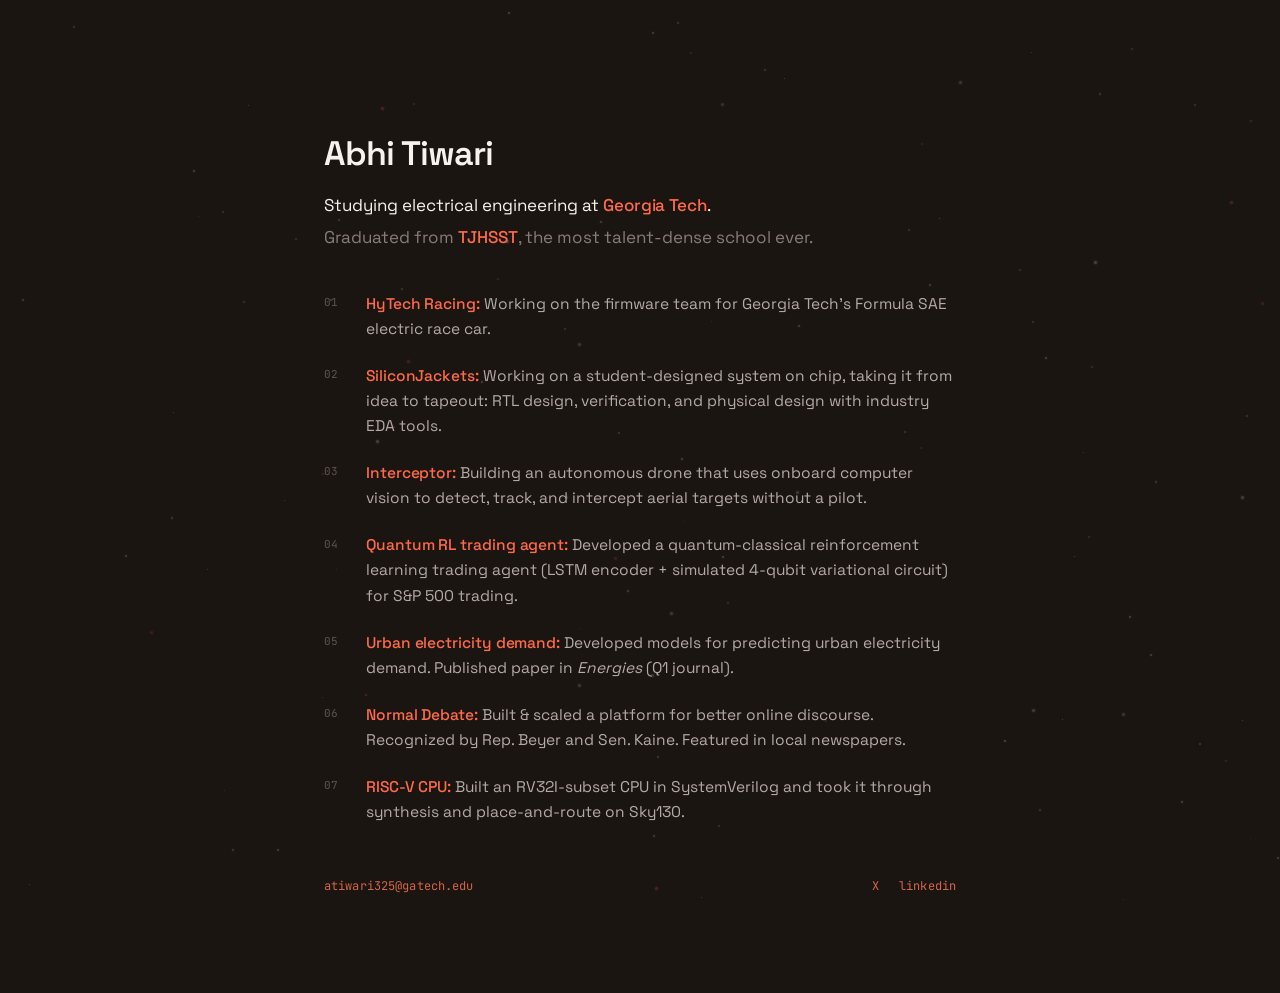
==== commit d2e0fe6c: "Shorten display name to Abhi Co-Authored-By: Claude Sonnet 5 <noreply@anthropic.com>" ====
--- a/index.html
+++ b/index.html
@@ -3,8 +3,8 @@
 <head>
 <meta charset="utf-8">
 <meta name="viewport" content="width=device-width, initial-scale=1">
-<title>Abhiraj Tiwari</title>
-<meta name="description" content="Abhiraj Tiwari — electrical engineering at Georgia Tech. Firmware, silicon, and machine learning.">
+<title>Abhi Tiwari</title>
+<meta name="description" content="Abhi Tiwari — electrical engineering at Georgia Tech. Firmware, silicon, and machine learning.">
 <meta name="color-scheme" content="dark">
 <link rel="icon" href="data:image/svg+xml,<svg xmlns='http://www.w3.org/2000/svg' viewBox='0 0 32 32'><circle cx='16' cy='16' r='4' fill='%23ff6b4a'/></svg>">
 <link rel="preconnect" href="https://fonts.googleapis.com">
@@ -313,7 +313,7 @@
 </div>
 
 <main>
-  <h1>Abhiraj Tiwari</h1>
+  <h1>Abhi Tiwari</h1>
 
   <div class="lead">
     <p>Studying electrical engineering at <b>Georgia Tech</b>.</p>
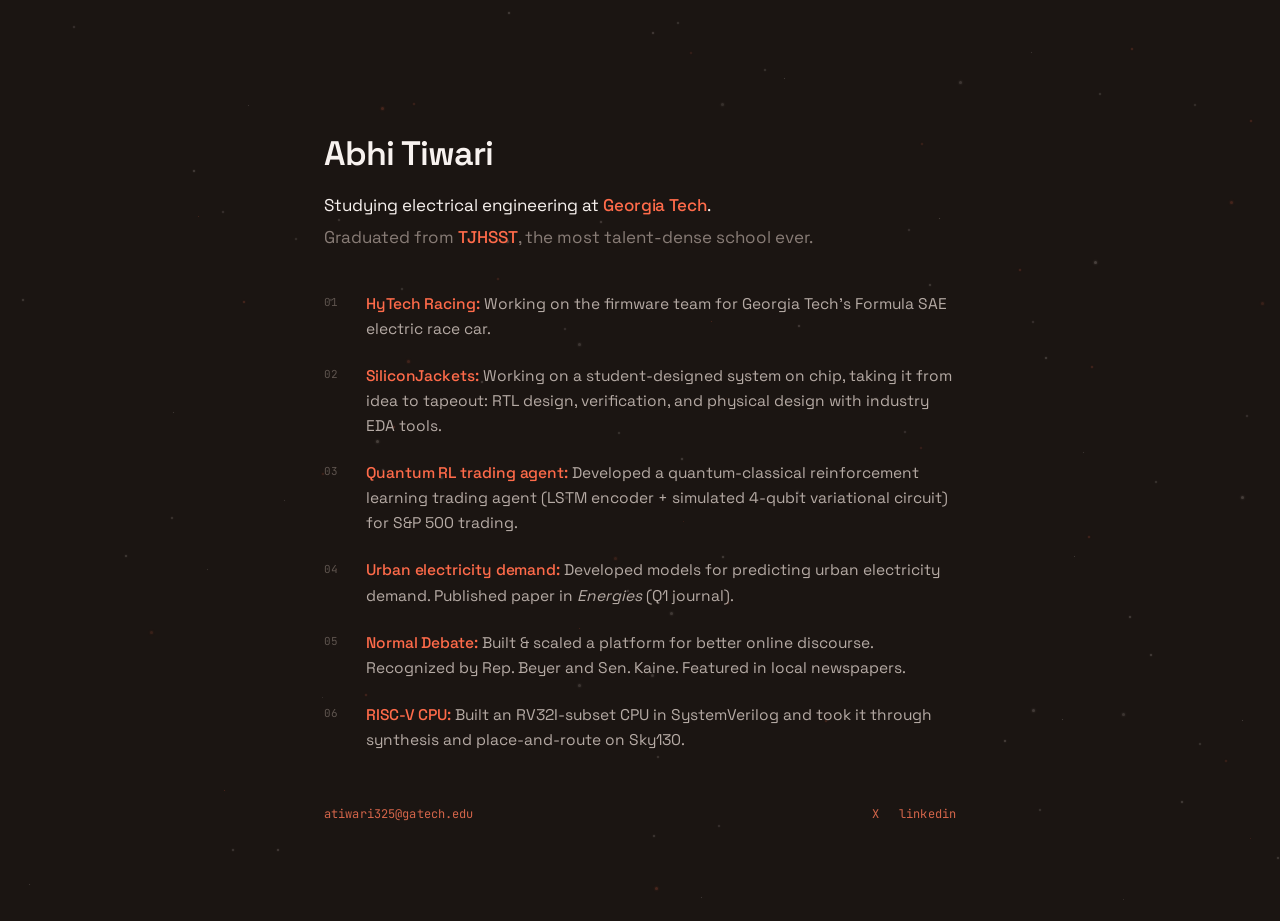
==== commit 3526a623: "Remove Interceptor drone project Co-Authored-By: Claude Sonnet 5 <noreply@anthropic.com>" ====
--- a/index.html
+++ b/index.html
@@ -325,15 +325,13 @@
 
     <li><span class="num">02</span><b>SiliconJackets:</b> Working on a student-designed system on chip, taking it from idea to tapeout: RTL design, verification, and physical design with industry EDA tools.</li>
 
-    <li><span class="num">03</span><b>Interceptor:</b> Building an autonomous drone that uses onboard computer vision to detect, track, and intercept aerial targets without a pilot.</li>
-
-    <li><span class="num">04</span><b>Quantum RL trading agent:</b> Developed a quantum-classical reinforcement learning trading agent (LSTM encoder + simulated 4-qubit variational circuit) for S&amp;P 500 trading.</li>
-
-    <li><span class="num">05</span><b>Urban electricity demand:</b> Developed models for predicting urban electricity demand. Published paper in <em>Energies</em> (Q1 journal).</li>
-
-    <li><span class="num">06</span><b>Normal Debate:</b> Built &amp; scaled a platform for better online discourse. Recognized by Rep. Beyer and Sen. Kaine. Featured in local newspapers.</li>
-
-    <li><span class="num">07</span><b>RISC-V CPU:</b> Built an RV32I-subset CPU in SystemVerilog and took it through synthesis and place-and-route on Sky130.</li>
+    <li><span class="num">03</span><b>Quantum RL trading agent:</b> Developed a quantum-classical reinforcement learning trading agent (LSTM encoder + simulated 4-qubit variational circuit) for S&amp;P 500 trading.</li>
+
+    <li><span class="num">04</span><b>Urban electricity demand:</b> Developed models for predicting urban electricity demand. Published paper in <em>Energies</em> (Q1 journal).</li>
+
+    <li><span class="num">05</span><b>Normal Debate:</b> Built &amp; scaled a platform for better online discourse. Recognized by Rep. Beyer and Sen. Kaine. Featured in local newspapers.</li>
+
+    <li><span class="num">06</span><b>RISC-V CPU:</b> Built an RV32I-subset CPU in SystemVerilog and took it through synthesis and place-and-route on Sky130.</li>
   </ol>
 
   <footer>
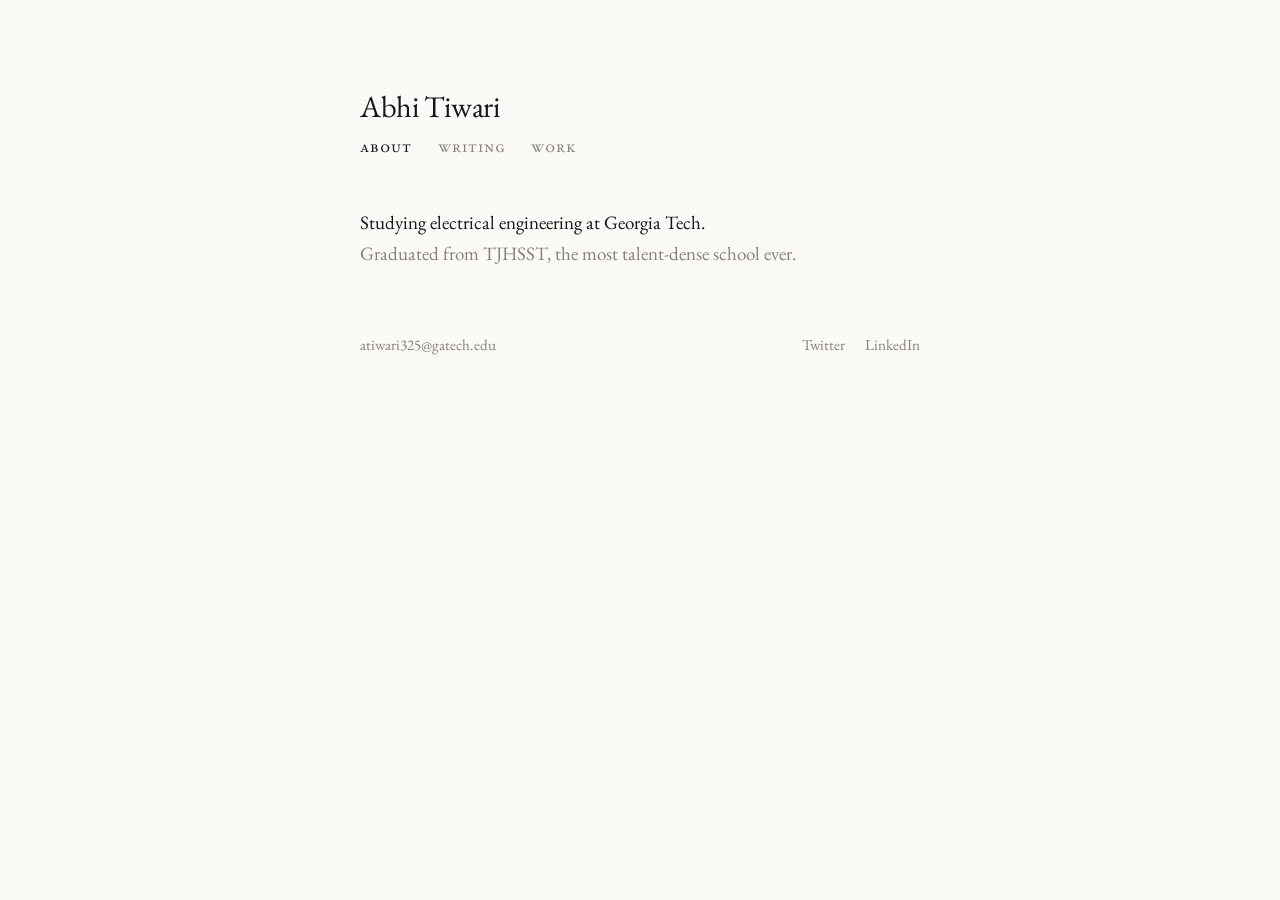
==== commit e655e364: "Redesign: light serif theme with about, writing, and work pages Co-Authored-By: Claude Opus 5.5 <nor" ====
--- a/index.html
+++ b/index.html
@@ -4,342 +4,25 @@
 <meta charset="utf-8">
 <meta name="viewport" content="width=device-width, initial-scale=1">
 <title>Abhi Tiwari</title>
-<meta name="description" content="Abhi Tiwari — electrical engineering at Georgia Tech. Firmware, silicon, and machine learning.">
-<meta name="color-scheme" content="dark">
-<link rel="icon" href="data:image/svg+xml,<svg xmlns='http://www.w3.org/2000/svg' viewBox='0 0 32 32'><circle cx='16' cy='16' r='4' fill='%23ff6b4a'/></svg>">
+<meta name="description" content="Abhi Tiwari — electrical engineering at Georgia Tech.">
+<meta name="color-scheme" content="light">
+<link rel="icon" href="data:image/svg+xml,<svg xmlns='http://www.w3.org/2000/svg' viewBox='0 0 32 32'><circle cx='16' cy='16' r='4' fill='%23161616'/></svg>">
 <link rel="preconnect" href="https://fonts.googleapis.com">
 <link rel="preconnect" href="https://fonts.gstatic.com" crossorigin>
-<link href="https://fonts.googleapis.com/css2?family=JetBrains+Mono:wght@400;500&family=Space+Grotesk:wght@400;500;600&display=swap" rel="stylesheet">
-<style>
-  :root {
-    --bg:     #1b1512;
-    --fg:     #f8f2ef;
-    --body:   #b5aaa4;
-    --muted:  #887c76;
-    --dim:    #5e544e;
-    --spark:  #fff1ea;
-
-    --accent:     #ff6b4a;
-    --accent-dim: #d4654a;
-
-    --sans: "Space Grotesk", ui-sans-serif, -apple-system, "Segoe UI", sans-serif;
-    --mono: "JetBrains Mono", ui-monospace, Menlo, monospace;
-  }
-
-  * { box-sizing: border-box; }
-
-  html { -webkit-text-size-adjust: 100%; }
-
-  body {
-    margin: 0;
-    background: var(--bg);
-    color: var(--body);
-    font-family: var(--sans);
-    font-size: 15.5px;
-    line-height: 1.62;
-    -webkit-font-smoothing: antialiased;
-    overflow-x: hidden;
-  }
-
-  /* ---------- ambient field ---------- */
-  /* Each speck drifts on two axes at different periods, so it wanders a slow
-     loop instead of sliding back and forth along one line. */
-
-  .field {
-    position: fixed;
-    inset: 0;
-    z-index: 0;
-    pointer-events: none;
-    overflow: hidden;
-  }
-
-  .field > i {
-    position: absolute;
-    display: block;
-    animation: driftx var(--ax) ease-in-out var(--tx) infinite alternate;
-  }
-
-  .field > i > i {
-    display: block;
-    border-radius: 50%;
-    opacity: var(--o0);
-    animation:
-      drifty var(--ay) ease-in-out var(--ty) infinite alternate,
-      pulse   var(--ao) ease-in-out var(--to) infinite;
-  }
-
-  @keyframes driftx { to { transform: translateX(var(--dx)); } }
-  @keyframes drifty { to { transform: translateY(var(--dy)); } }
-
-  @keyframes pulse {
-    0%, 100% { opacity: var(--o0); }
-    50%      { opacity: var(--o1); }
-  }
-
-  /* ---------- content ---------- */
-
-  main {
-    position: relative;
-    z-index: 1;
-    max-width: 43rem;
-    margin: 0 auto;
-    padding: clamp(4.5rem, 15vh, 9rem) 1.75rem 6rem;
-  }
-
-  h1 {
-    margin: 0 0 1.25rem;
-    font-size: clamp(1.75rem, 4.5vw, 2.125rem);
-    font-weight: 600;
-    line-height: 1.1;
-    letter-spacing: -0.03em;
-    color: var(--fg);
-  }
-
-  .lead {
-    margin: 0;
-    font-size: 1.0625rem;
-    line-height: 1.6;
-    color: var(--fg);
-  }
-
-  .lead p { margin: 0; }
-  .lead p + p { margin-top: 0.3rem; }
-  .lead b { color: var(--accent); font-weight: 500; }
-  .lead .dim { color: var(--muted); }
-
-  a { color: var(--accent); text-decoration: none; }
-
-  a:hover,
-  a:focus-visible { color: var(--fg); }
-
-  /* ---------- list ---------- */
-
-  ol {
-    margin: 2.5rem 0 0;
-    padding: 0;
-    list-style: none;
-  }
-
-  li {
-    position: relative;
-    padding-left: 2.625rem;
-  }
-
-  li + li { margin-top: 1.375rem; }
-
-  .num {
-    position: absolute;
-    left: 0;
-    top: 0.2em;
-    font-family: var(--mono);
-    font-size: 0.6875rem;
-    color: var(--dim);
-    font-variant-numeric: tabular-nums;
-  }
-
-  b {
-    font-weight: 500;
-    color: var(--accent);
-    letter-spacing: -0.005em;
-  }
-
-  em { font-style: italic; }
-
-  /* ---------- footer ---------- */
-
-  footer {
-    margin-top: 3.25rem;
-    display: flex;
-    flex-wrap: wrap;
-    align-items: baseline;
-    justify-content: space-between;
-    gap: 0.75rem 1.5rem;
-    font-family: var(--mono);
-    font-size: 0.75rem;
-    letter-spacing: 0.01em;
-  }
-
-  footer nav { display: flex; gap: 1.25rem; }
-
-  footer a { color: var(--accent-dim); }
-
-  :focus-visible {
-    outline: 1px solid var(--accent-dim);
-    outline-offset: 3px;
-    border-radius: 2px;
-  }
-
-  /* ---------- entrance ---------- */
-
-  @keyframes rise {
-    from { opacity: 0; transform: translateY(6px); }
-    to   { opacity: 1; transform: none; }
-  }
-
-  main > *, ol > li { animation: rise .55s cubic-bezier(.2,.6,.3,1) backwards; }
-  .lead { animation-delay: .06s; }
-  ol > li:nth-child(1) { animation-delay: .14s; }
-  ol > li:nth-child(2) { animation-delay: .19s; }
-  ol > li:nth-child(3) { animation-delay: .24s; }
-  ol > li:nth-child(4) { animation-delay: .29s; }
-  ol > li:nth-child(5) { animation-delay: .34s; }
-  ol > li:nth-child(6) { animation-delay: .39s; }
-  ol > li:nth-child(7) { animation-delay: .44s; }
-  footer { animation-delay: .5s; }
-
-  @media (prefers-reduced-motion: reduce) {
-    .field > i, .field > i > i, main > *, ol > li { animation: none; }
-  }
-
-  @media (max-width: 30rem) {
-    li { padding-left: 2.125rem; }
-  }
-</style>
+<link href="https://fonts.googleapis.com/css2?family=EB+Garamond:ital,wght@0,400;0,500;1,400&display=swap" rel="stylesheet">
+<link rel="stylesheet" href="/style.css">
 </head>
 <body>
-<div class="field">
-<i style="left:44.14%;top:55.1%;--dx:75px;--ax:27.8s;--tx:-30.1s"><i style="width:3px;height:3px;background:var(--spark);box-shadow:0 0 3.0px var(--spark);--dy:-40px;--ay:25.0s;--ty:-3.0s;--o0:0.14;--o1:0.31;--ao:13.3s;--to:-10.4s"></i></i>
-<i style="left:2.27%;top:98.18%;--dx:-84px;--ax:21.0s;--tx:-1.1s"><i style="width:1px;height:1px;background:var(--spark);box-shadow:0 0 1.0px var(--spark);--dy:-32px;--ay:17.6s;--ty:-14.8s;--o0:0.16;--o1:0.43;--ao:10.7s;--to:-9.6s"></i></i>
-<i style="left:48.98%;top:65.57%;--dx:115px;--ax:23.6s;--tx:-11.0s"><i style="width:2px;height:2px;background:var(--spark);box-shadow:0 0 2.0px var(--spark);--dy:-75px;--ay:17.4s;--ty:-2.2s;--o0:0.18;--o1:0.36;--ao:13.6s;--to:-5.8s"></i></i>
-<i style="left:95.72%;top:84.43%;--dx:-72px;--ax:28.9s;--tx:-25.6s"><i style="width:2px;height:2px;background:var(--accent);box-shadow:0 0 2.0px var(--accent);--dy:56px;--ay:16.8s;--ty:-10.8s;--o0:0.14;--o1:0.38;--ao:9.7s;--to:-13.8s"></i></i>
-<i style="left:11.73%;top:70.12%;--dx:48px;--ax:21.0s;--tx:-5.0s"><i style="width:3px;height:3px;background:var(--accent);box-shadow:0 0 3.0px var(--accent);--dy:-58px;--ay:26.9s;--ty:-20.6s;--o0:0.13;--o1:0.46;--ao:7.9s;--to:-4.0s"></i></i>
-<i style="left:97.03%;top:79.95%;--dx:-49px;--ax:20.1s;--tx:-0.4s"><i style="width:1px;height:1px;background:var(--spark);box-shadow:0 0 1.0px var(--spark);--dy:-31px;--ay:21.4s;--ty:-19.5s;--o0:0.19;--o1:0.36;--ao:6.7s;--to:-3.1s"></i></i>
-<i style="left:62.93%;top:-0.42%;--dx:44px;--ax:19.9s;--tx:-23.8s"><i style="width:2px;height:2px;background:var(--spark);box-shadow:0 0 2.0px var(--spark);--dy:84px;--ay:20.3s;--ty:-9.9s;--o0:0.14;--o1:0.4;--ao:12.5s;--to:-2.4s"></i></i>
-<i style="left:62.16%;top:54.5%;--dx:83px;--ax:19.3s;--tx:-9.7s"><i style="width:3px;height:3px;background:var(--spark);box-shadow:0 0 3.0px var(--spark);--dy:31px;--ay:22.7s;--ty:-23.7s;--o0:0.15;--o1:0.37;--ao:14.1s;--to:-7.4s"></i></i>
-<i style="left:51.05%;top:92.78%;--dx:-73px;--ax:36.3s;--tx:-0.6s"><i style="width:2px;height:2px;background:var(--spark);box-shadow:0 0 2.0px var(--spark);--dy:-47px;--ay:16.9s;--ty:-8.6s;--o0:0.16;--o1:0.31;--ao:7.6s;--to:-5.5s"></i></i>
-<i style="left:56.36%;top:11.42%;--dx:87px;--ax:36.4s;--tx:-13.6s"><i style="width:3px;height:3px;background:var(--spark);box-shadow:0 0 3.0px var(--spark);--dy:-68px;--ay:22.0s;--ty:-10.0s;--o0:0.12;--o1:0.4;--ao:6.7s;--to:-1.0s"></i></i>
-<i style="left:29.73%;top:11.93%;--dx:94px;--ax:36.2s;--tx:-26.0s"><i style="width:3px;height:3px;background:var(--accent);box-shadow:0 0 3.0px var(--accent);--dy:-81px;--ay:19.7s;--ty:-28.8s;--o0:0.19;--o1:0.46;--ao:13.1s;--to:-13.0s"></i></i>
-<i style="left:56.43%;top:61.75%;--dx:-83px;--ax:19.4s;--tx:-15.8s"><i style="width:2px;height:2px;background:var(--spark);box-shadow:0 0 2.0px var(--spark);--dy:-34px;--ay:17.9s;--ty:-10.6s;--o0:0.19;--o1:0.41;--ao:10.1s;--to:-6.9s"></i></i>
-<i style="left:53.21%;top:50.91%;--dx:-73px;--ax:19.4s;--tx:-25.1s"><i style="width:2px;height:2px;background:var(--spark);box-shadow:0 0 2.0px var(--spark);--dy:-92px;--ay:27.8s;--ty:-15.6s;--o0:0.19;--o1:0.36;--ao:7.3s;--to:-9.2s"></i></i>
-<i style="left:50.88%;top:74.88%;--dx:106px;--ax:22.3s;--tx:-30.5s"><i style="width:3px;height:3px;background:var(--spark);box-shadow:0 0 3.0px var(--spark);--dy:55px;--ay:25.0s;--ty:-24.1s;--o0:0.14;--o1:0.33;--ao:8.0s;--to:-13.8s"></i></i>
-<i style="left:19.41%;top:11.72%;--dx:-111px;--ax:19.4s;--tx:-35.2s"><i style="width:1px;height:1px;background:var(--spark);box-shadow:0 0 1.0px var(--spark);--dy:83px;--ay:22.0s;--ty:-26.6s;--o0:0.15;--o1:0.38;--ao:12.0s;--to:-10.7s"></i></i>
-<i style="left:83.87%;top:61.73%;--dx:105px;--ax:22.9s;--tx:-24.7s"><i style="width:1px;height:1px;background:var(--spark);box-shadow:0 0 1.0px var(--spark);--dy:-73px;--ay:19.7s;--ty:-18.0s;--o0:0.17;--o1:0.36;--ao:7.7s;--to:-11.5s"></i></i>
-<i style="left:25.17%;top:77.48%;--dx:-70px;--ax:31.4s;--tx:-18.1s"><i style="width:1px;height:1px;background:var(--spark);box-shadow:0 0 1.0px var(--spark);--dy:92px;--ay:16.8s;--ty:-5.7s;--o0:0.12;--o1:0.38;--ao:12.4s;--to:-2.7s"></i></i>
-<i style="left:25.78%;top:33.27%;--dx:-66px;--ax:36.6s;--tx:-4.9s"><i style="width:2px;height:2px;background:var(--spark);box-shadow:0 0 2.0px var(--spark);--dy:-34px;--ay:26.7s;--ty:-14.5s;--o0:0.17;--o1:0.45;--ao:9.4s;--to:-8.5s"></i></i>
-<i style="left:87.69%;top:79.27%;--dx:87px;--ax:35.2s;--tx:-35.1s"><i style="width:3px;height:3px;background:var(--spark);box-shadow:0 0 3.0px var(--spark);--dy:-35px;--ay:28.2s;--ty:-4.0s;--o0:0.14;--o1:0.36;--ao:6.8s;--to:-4.6s"></i></i>
-<i style="left:97.63%;top:93.09%;--dx:-62px;--ax:24.2s;--tx:-10.5s"><i style="width:1px;height:1px;background:var(--accent);box-shadow:0 0 1.0px var(--accent);--dy:-30px;--ay:21.0s;--ty:-29.4s;--o0:0.14;--o1:0.54;--ao:9.9s;--to:-0.5s"></i></i>
-<i style="left:52.38%;top:68.03%;--dx:-115px;--ax:27.3s;--tx:-3.3s"><i style="width:3px;height:3px;background:var(--spark);box-shadow:0 0 3.0px var(--spark);--dy:91px;--ay:31.0s;--ty:-7.1s;--o0:0.16;--o1:0.35;--ao:12.6s;--to:-9.6s"></i></i>
-<i style="left:51.32%;top:84.05%;--dx:111px;--ax:20.0s;--tx:-10.4s"><i style="width:2px;height:2px;background:var(--spark);box-shadow:0 0 2.0px var(--spark);--dy:-48px;--ay:23.3s;--ty:-15.9s;--o0:0.15;--o1:0.32;--ao:6.0s;--to:-5.7s"></i></i>
-<i style="left:52.91%;top:2.48%;--dx:-74px;--ax:28.3s;--tx:-36.4s"><i style="width:2px;height:2px;background:var(--spark);box-shadow:0 0 2.0px var(--spark);--dy:-32px;--ay:20.9s;--ty:-29.5s;--o0:0.14;--o1:0.38;--ao:7.1s;--to:-6.5s"></i></i>
-<i style="left:81.2%;top:89.86%;--dx:-50px;--ax:19.7s;--tx:-0.9s"><i style="width:2px;height:2px;background:var(--spark);box-shadow:0 0 2.0px var(--spark);--dy:-90px;--ay:27.8s;--ty:-6.2s;--o0:0.14;--o1:0.41;--ao:8.9s;--to:-5.3s"></i></i>
-<i style="left:61.22%;top:8.7%;--dx:92px;--ax:30.3s;--tx:-23.4s"><i style="width:1px;height:1px;background:var(--spark);box-shadow:0 0 1.0px var(--spark);--dy:30px;--ay:28.7s;--ty:-17.2s;--o0:0.19;--o1:0.39;--ao:8.0s;--to:-3.2s"></i></i>
-<i style="left:53.38%;top:57.84%;--dx:107px;--ax:35.7s;--tx:-29.6s"><i style="width:1px;height:1px;background:var(--accent);box-shadow:0 0 1.0px var(--accent);--dy:68px;--ay:16.7s;--ty:-6.2s;--o0:0.13;--o1:0.54;--ao:7.2s;--to:-1.3s"></i></i>
-<i style="left:37.57%;top:42.35%;--dx:-50px;--ax:29.0s;--tx:-31.2s"><i style="width:2px;height:2px;background:var(--spark);box-shadow:0 0 2.0px var(--spark);--dy:-34px;--ay:19.8s;--ty:-11.6s;--o0:0.18;--o1:0.4;--ao:9.1s;--to:-15.0s"></i></i>
-<i style="left:82.96%;top:79.89%;--dx:-96px;--ax:20.9s;--tx:-31.9s"><i style="width:1px;height:1px;background:var(--spark);box-shadow:0 0 1.0px var(--spark);--dy:38px;--ay:16.9s;--ty:-31.7s;--o0:0.19;--o1:0.32;--ao:6.6s;--to:-14.3s"></i></i>
-<i style="left:45.13%;top:76.0%;--dx:76px;--ax:24.8s;--tx:-1.6s"><i style="width:3px;height:3px;background:var(--spark);box-shadow:0 0 3.0px var(--spark);--dy:42px;--ay:25.0s;--ty:-6.4s;--o0:0.15;--o1:0.36;--ao:9.3s;--to:-13.8s"></i></i>
-<i style="left:59.7%;top:7.67%;--dx:-99px;--ax:21.0s;--tx:-13.0s"><i style="width:2px;height:2px;background:var(--spark);box-shadow:0 0 2.0px var(--spark);--dy:66px;--ay:24.1s;--ty:-24.4s;--o0:0.14;--o1:0.32;--ao:12.7s;--to:-2.4s"></i></i>
-<i style="left:93.25%;top:11.59%;--dx:96px;--ax:32.2s;--tx:-13.0s"><i style="width:2px;height:2px;background:var(--spark);box-shadow:0 0 2.0px var(--spark);--dy:-55px;--ay:14.3s;--ty:-15.0s;--o0:0.12;--o1:0.36;--ao:11.7s;--to:-9.4s"></i></i>
-<i style="left:21.67%;top:94.36%;--dx:-87px;--ax:25.2s;--tx:-24.4s"><i style="width:2px;height:2px;background:var(--spark);box-shadow:0 0 2.0px var(--spark);--dy:-64px;--ay:32.0s;--ty:-22.4s;--o0:0.18;--o1:0.46;--ao:6.2s;--to:-9.2s"></i></i>
-<i style="left:73.36%;top:24.18%;--dx:-86px;--ax:22.3s;--tx:-20.9s"><i style="width:1px;height:1px;background:var(--spark);box-shadow:0 0 1.0px var(--spark);--dy:-35px;--ay:30.2s;--ty:-16.3s;--o0:0.2;--o1:0.39;--ao:15.0s;--to:-9.6s"></i></i>
-<i style="left:80.57%;top:5.77%;--dx:109px;--ax:37.4s;--tx:-20.6s"><i style="width:1px;height:1px;background:var(--spark);box-shadow:0 0 1.0px var(--spark);--dy:-54px;--ay:29.3s;--ty:-19.1s;--o0:0.15;--o1:0.38;--ao:8.6s;--to:-6.0s"></i></i>
-<i style="left:29.86%;top:52.1%;--dx:88px;--ax:33.2s;--tx:-24.1s"><i style="width:2px;height:2px;background:var(--spark);box-shadow:0 0 2.0px var(--spark);--dy:30px;--ay:24.1s;--ty:-13.1s;--o0:0.17;--o1:0.31;--ao:8.8s;--to:-6.0s"></i></i>
-<i style="left:57.34%;top:71.75%;--dx:92px;--ax:22.1s;--tx:-35.6s"><i style="width:2px;height:2px;background:var(--spark);box-shadow:0 0 2.0px var(--spark);--dy:93px;--ay:22.9s;--ty:-23.1s;--o0:0.16;--o1:0.46;--ao:13.4s;--to:-9.1s"></i></i>
-<i style="left:9.74%;top:61.67%;--dx:-63px;--ax:26.3s;--tx:-17.3s"><i style="width:2px;height:2px;background:var(--spark);box-shadow:0 0 2.0px var(--spark);--dy:-36px;--ay:25.7s;--ty:-8.4s;--o0:0.17;--o1:0.37;--ao:13.0s;--to:-8.0s"></i></i>
-<i style="left:99.76%;top:95.17%;--dx:43px;--ax:30.1s;--tx:-10.3s"><i style="width:2px;height:2px;background:var(--spark);box-shadow:0 0 2.0px var(--spark);--dy:81px;--ay:19.8s;--ty:-21.9s;--o0:0.17;--o1:0.39;--ao:11.7s;--to:-11.3s"></i></i>
-<i style="left:17.36%;top:23.39%;--dx:-85px;--ax:25.9s;--tx:-3.9s"><i style="width:2px;height:2px;background:var(--spark);box-shadow:0 0 2.0px var(--spark);--dy:-46px;--ay:24.8s;--ty:-17.3s;--o0:0.13;--o1:0.31;--ao:12.1s;--to:-8.3s"></i></i>
-<i style="left:62.37%;top:36.06%;--dx:62px;--ax:18.6s;--tx:-30.7s"><i style="width:2px;height:2px;background:var(--spark);box-shadow:0 0 2.0px var(--spark);--dy:-84px;--ay:15.3s;--ty:-20.0s;--o0:0.18;--o1:0.33;--ao:9.8s;--to:-3.9s"></i></i>
-<i style="left:80.61%;top:35.63%;--dx:58px;--ax:24.8s;--tx:-33.3s"><i style="width:2px;height:2px;background:var(--spark);box-shadow:0 0 2.0px var(--spark);--dy:-57px;--ay:14.8s;--ty:-2.5s;--o0:0.13;--o1:0.39;--ao:10.4s;--to:-10.3s"></i></i>
-<i style="left:28.48%;top:77.1%;--dx:-90px;--ax:31.6s;--tx:-5.4s"><i style="width:2px;height:2px;background:var(--accent);box-shadow:0 0 2.0px var(--accent);--dy:77px;--ay:18.4s;--ty:-11.4s;--o0:0.18;--o1:0.45;--ao:7.1s;--to:-10.6s"></i></i>
-<i style="left:56.07%;top:91.69%;--dx:77px;--ax:21.6s;--tx:-27.7s"><i style="width:2px;height:2px;background:var(--spark);box-shadow:0 0 2.0px var(--spark);--dy:59px;--ay:31.4s;--ty:-16.5s;--o0:0.13;--o1:0.43;--ao:6.2s;--to:-10.2s"></i></i>
-<i style="left:57.65%;top:79.21%;--dx:78px;--ax:32.9s;--tx:-10.7s"><i style="width:2px;height:2px;background:var(--spark);box-shadow:0 0 2.0px var(--spark);--dy:-40px;--ay:29.7s;--ty:-0.7s;--o0:0.16;--o1:0.39;--ao:11.1s;--to:-14.5s"></i></i>
-<i style="left:64.42%;top:80.04%;--dx:98px;--ax:22.7s;--tx:-11.9s"><i style="width:2px;height:2px;background:var(--accent);box-shadow:0 0 2.0px var(--accent);--dy:-50px;--ay:15.0s;--ty:-0.8s;--o0:0.17;--o1:0.4;--ao:13.3s;--to:-6.3s"></i></i>
-<i style="left:70.64%;top:47.88%;--dx:66px;--ax:24.0s;--tx:-18.5s"><i style="width:2px;height:2px;background:var(--spark);box-shadow:0 0 2.0px var(--spark);--dy:82px;--ay:15.6s;--ty:-25.8s;--o0:0.13;--o1:0.4;--ao:6.4s;--to:-11.4s"></i></i>
-<i style="left:98.54%;top:33.61%;--dx:-106px;--ax:31.9s;--tx:-16.0s"><i style="width:3px;height:3px;background:var(--accent);box-shadow:0 0 3.0px var(--accent);--dy:-63px;--ay:28.2s;--ty:-13.5s;--o0:0.13;--o1:0.51;--ao:14.9s;--to:-5.6s"></i></i>
-<i style="left:15.1%;top:18.85%;--dx:113px;--ax:32.3s;--tx:-5.9s"><i style="width:2px;height:2px;background:var(--spark);box-shadow:0 0 2.0px var(--spark);--dy:-60px;--ay:18.8s;--ty:-29.4s;--o0:0.19;--o1:0.42;--ao:6.2s;--to:-7.2s"></i></i>
-<i style="left:79.64%;top:29.88%;--dx:-82px;--ax:21.7s;--tx:-10.7s"><i style="width:2px;height:2px;background:var(--accent);box-shadow:0 0 2.0px var(--accent);--dy:68px;--ay:16.5s;--ty:-5.5s;--o0:0.18;--o1:0.44;--ao:10.9s;--to:-12.3s"></i></i>
-<i style="left:46.91%;top:24.57%;--dx:-73px;--ax:21.6s;--tx:-30.3s"><i style="width:2px;height:2px;background:var(--spark);box-shadow:0 0 2.0px var(--spark);--dy:-55px;--ay:15.6s;--ty:-31.2s;--o0:0.18;--o1:0.42;--ao:13.1s;--to:-0.9s"></i></i>
-<i style="left:92.27%;top:89.0%;--dx:99px;--ax:20.3s;--tx:-12.2s"><i style="width:2px;height:2px;background:var(--spark);box-shadow:0 0 2.0px var(--spark);--dy:69px;--ay:16.0s;--ty:-8.3s;--o0:0.19;--o1:0.38;--ao:11.7s;--to:-14.9s"></i></i>
-<i style="left:25.18%;top:52.53%;--dx:-51px;--ax:18.7s;--tx:-27.2s"><i style="width:2px;height:2px;background:var(--accent);box-shadow:0 0 2.0px var(--accent);--dy:-83px;--ay:18.1s;--ty:-3.1s;--o0:0.16;--o1:0.46;--ao:14.6s;--to:-8.8s"></i></i>
-<i style="left:85.45%;top:28.97%;--dx:-108px;--ax:26.2s;--tx:-15.7s"><i style="width:3px;height:3px;background:var(--spark);box-shadow:0 0 3.0px var(--spark);--dy:-80px;--ay:13.7s;--ty:-15.8s;--o0:0.2;--o1:0.45;--ao:8.8s;--to:-6.1s"></i></i>
-<i style="left:54.75%;top:99.72%;--dx:40px;--ax:25.3s;--tx:-36.7s"><i style="width:1px;height:1px;background:var(--spark);box-shadow:0 0 1.0px var(--spark);--dy:-35px;--ay:21.8s;--ty:-26.6s;--o0:0.17;--o1:0.3;--ao:9.4s;--to:-10.7s"></i></i>
-<i style="left:22.22%;top:55.54%;--dx:-107px;--ax:24.9s;--tx:-11.3s"><i style="width:1px;height:1px;background:var(--spark);box-shadow:0 0 1.0px var(--spark);--dy:-47px;--ay:23.3s;--ty:-10.8s;--o0:0.15;--o1:0.41;--ao:8.3s;--to:-3.0s"></i></i>
-<i style="left:72.61%;top:31.6%;--dx:93px;--ax:25.0s;--tx:-23.6s"><i style="width:2px;height:2px;background:var(--spark);box-shadow:0 0 2.0px var(--spark);--dy:58px;--ay:14.9s;--ty:-4.2s;--o0:0.17;--o1:0.33;--ao:7.7s;--to:-0.5s"></i></i>
-<i style="left:45.24%;top:69.8%;--dx:-114px;--ax:18.5s;--tx:-16.2s"><i style="width:1px;height:1px;background:var(--accent);box-shadow:0 0 1.0px var(--accent);--dy:55px;--ay:30.5s;--ty:-16.4s;--o0:0.17;--o1:0.52;--ao:13.4s;--to:-5.8s"></i></i>
-<i style="left:31.8%;top:40.04%;--dx:114px;--ax:29.8s;--tx:-12.6s"><i style="width:3px;height:3px;background:var(--accent);box-shadow:0 0 3.0px var(--accent);--dy:-72px;--ay:13.4s;--ty:-11.0s;--o0:0.17;--o1:0.4;--ao:9.4s;--to:-7.6s"></i></i>
-<i style="left:78.43%;top:82.17%;--dx:96px;--ax:24.4s;--tx:-5.4s"><i style="width:2px;height:2px;background:var(--spark);box-shadow:0 0 2.0px var(--spark);--dy:65px;--ay:22.5s;--ty:-22.8s;--o0:0.2;--o1:0.38;--ao:12.4s;--to:-12.5s"></i></i>
-<i style="left:18.11%;top:94.38%;--dx:-45px;--ax:31.6s;--tx:-35.3s"><i style="width:2px;height:2px;background:var(--spark);box-shadow:0 0 2.0px var(--spark);--dy:67px;--ay:19.3s;--ty:-11.6s;--o0:0.16;--o1:0.32;--ao:14.8s;--to:-2.0s"></i></i>
-<i style="left:90.21%;top:53.43%;--dx:48px;--ax:19.6s;--tx:-11.0s"><i style="width:2px;height:2px;background:var(--spark);box-shadow:0 0 2.0px var(--spark);--dy:68px;--ay:28.7s;--ty:-28.7s;--o0:0.14;--o1:0.39;--ao:13.5s;--to:-2.8s"></i></i>
-<i style="left:53.88%;top:5.78%;--dx:-59px;--ax:30.4s;--tx:-6.0s"><i style="width:2px;height:2px;background:var(--accent);box-shadow:0 0 2.0px var(--accent);--dy:69px;--ay:27.5s;--ty:-13.2s;--o0:0.12;--o1:0.48;--ao:7.1s;--to:-6.1s"></i></i>
-<i style="left:32.3%;top:11.41%;--dx:-86px;--ax:33.5s;--tx:-18.9s"><i style="width:2px;height:2px;background:var(--accent);box-shadow:0 0 2.0px var(--accent);--dy:-76px;--ay:20.7s;--ty:-3.3s;--o0:0.15;--o1:0.54;--ao:14.2s;--to:-8.5s"></i></i>
-<i style="left:39.51%;top:26.72%;--dx:101px;--ax:36.0s;--tx:-20.0s"><i style="width:3px;height:3px;background:var(--spark);box-shadow:0 0 3.0px var(--spark);--dy:-66px;--ay:23.0s;--ty:-13.8s;--o0:0.19;--o1:0.35;--ao:6.5s;--to:-10.9s"></i></i>
-<i style="left:89.81%;top:72.66%;--dx:-54px;--ax:35.3s;--tx:-18.1s"><i style="width:2px;height:2px;background:var(--spark);box-shadow:0 0 2.0px var(--spark);--dy:44px;--ay:31.5s;--ty:-3.4s;--o0:0.19;--o1:0.39;--ao:11.9s;--to:-14.1s"></i></i>
-<i style="left:87.73%;top:99.93%;--dx:104px;--ax:20.4s;--tx:-16.0s"><i style="width:1px;height:1px;background:var(--spark);box-shadow:0 0 1.0px var(--spark);--dy:66px;--ay:25.3s;--ty:-3.9s;--o0:0.13;--o1:0.38;--ao:7.2s;--to:-13.2s"></i></i>
-<i style="left:56.74%;top:44.22%;--dx:36px;--ax:35.8s;--tx:-15.1s"><i style="width:1px;height:1px;background:var(--accent);box-shadow:0 0 1.0px var(--accent);--dy:-32px;--ay:28.5s;--ty:-11.4s;--o0:0.17;--o1:0.39;--ao:6.3s;--to:-13.5s"></i></i>
-<i style="left:29.4%;top:48.84%;--dx:-50px;--ax:34.6s;--tx:-18.0s"><i style="width:3px;height:3px;background:var(--spark);box-shadow:0 0 3.0px var(--spark);--dy:-41px;--ay:19.7s;--ty:-5.5s;--o0:0.19;--o1:0.46;--ao:7.8s;--to:-9.5s"></i></i>
-<i style="left:17.53%;top:87.78%;--dx:93px;--ax:22.8s;--tx:-33.4s"><i style="width:1px;height:1px;background:var(--accent);box-shadow:0 0 1.0px var(--accent);--dy:92px;--ay:21.0s;--ty:-10.7s;--o0:0.2;--o1:0.52;--ao:9.7s;--to:-2.5s"></i></i>
-<i style="left:85.88%;top:10.31%;--dx:-92px;--ax:24.8s;--tx:-33.6s"><i style="width:2px;height:2px;background:var(--spark);box-shadow:0 0 2.0px var(--spark);--dy:81px;--ay:25.6s;--ty:-18.9s;--o0:0.14;--o1:0.35;--ao:14.3s;--to:-10.0s"></i></i>
-<i style="left:26.24%;top:63.27%;--dx:108px;--ax:18.0s;--tx:-10.8s"><i style="width:1px;height:1px;background:var(--accent);box-shadow:0 0 1.0px var(--accent);--dy:-64px;--ay:24.4s;--ty:-8.0s;--o0:0.18;--o1:0.4;--ao:8.6s;--to:-11.3s"></i></i>
-<i style="left:23.08%;top:26.47%;--dx:-114px;--ax:36.2s;--tx:-0.1s"><i style="width:2px;height:2px;background:var(--spark);box-shadow:0 0 2.0px var(--spark);--dy:-70px;--ay:24.1s;--ty:-28.5s;--o0:0.12;--o1:0.31;--ao:13.0s;--to:-13.6s"></i></i>
-<i style="left:30.72%;top:47.32%;--dx:-82px;--ax:26.1s;--tx:-20.8s"><i style="width:2px;height:2px;background:var(--accent);box-shadow:0 0 2.0px var(--accent);--dy:-36px;--ay:25.7s;--ty:-8.2s;--o0:0.18;--o1:0.51;--ao:8.3s;--to:-8.2s"></i></i>
-<i style="left:84.97%;top:59.54%;--dx:-80px;--ax:29.8s;--tx:-30.6s"><i style="width:2px;height:2px;background:var(--accent);box-shadow:0 0 2.0px var(--accent);--dy:-50px;--ay:24.6s;--ty:-16.1s;--o0:0.18;--o1:0.53;--ao:6.3s;--to:-1.7s"></i></i>
-<i style="left:16.18%;top:63.27%;--dx:-84px;--ax:17.9s;--tx:-23.6s"><i style="width:1px;height:1px;background:var(--spark);box-shadow:0 0 1.0px var(--spark);--dy:-49px;--ay:19.0s;--ty:-16.8s;--o0:0.14;--o1:0.39;--ao:6.8s;--to:-12.3s"></i></i>
-<i style="left:15.5%;top:23.99%;--dx:39px;--ax:31.7s;--tx:-36.4s"><i style="width:1px;height:1px;background:var(--accent);box-shadow:0 0 1.0px var(--accent);--dy:59px;--ay:26.4s;--ty:-4.1s;--o0:0.18;--o1:0.49;--ao:7.2s;--to:-11.2s"></i></i>
-<i style="left:51.21%;top:98.54%;--dx:-41px;--ax:36.6s;--tx:-25.8s"><i style="width:3px;height:3px;background:var(--accent);box-shadow:0 0 3.0px var(--accent);--dy:60px;--ay:31.5s;--ty:-22.9s;--o0:0.2;--o1:0.49;--ao:8.7s;--to:-1.8s"></i></i>
-<i style="left:85.25%;top:40.67%;--dx:59px;--ax:25.5s;--tx:-2.2s"><i style="width:2px;height:2px;background:var(--accent);box-shadow:0 0 2.0px var(--accent);--dy:-31px;--ay:25.3s;--ty:-11.0s;--o0:0.18;--o1:0.54;--ao:11.3s;--to:-13.3s"></i></i>
-<i style="left:45.18%;top:38.08%;--dx:97px;--ax:22.2s;--tx:-30.6s"><i style="width:3px;height:3px;background:var(--spark);box-shadow:0 0 3.0px var(--spark);--dy:-56px;--ay:28.1s;--ty:-15.4s;--o0:0.15;--o1:0.4;--ao:12.8s;--to:-7.1s"></i></i>
-<i style="left:48.0%;top:61.92%;--dx:-78px;--ax:31.5s;--tx:-10.4s"><i style="width:3px;height:3px;background:var(--accent);box-shadow:0 0 3.0px var(--accent);--dy:33px;--ay:19.9s;--ty:-0.6s;--o0:0.13;--o1:0.43;--ao:9.5s;--to:-13.9s"></i></i>
-<i style="left:70.95%;top:25.4%;--dx:45px;--ax:36.0s;--tx:-12.2s"><i style="width:2px;height:2px;background:var(--spark);box-shadow:0 0 2.0px var(--spark);--dy:-76px;--ay:13.4s;--ty:-12.3s;--o0:0.13;--o1:0.44;--ao:8.9s;--to:-11.6s"></i></i>
-<i style="left:50.97%;top:3.6%;--dx:37px;--ax:19.7s;--tx:-15.6s"><i style="width:2px;height:2px;background:var(--spark);box-shadow:0 0 2.0px var(--spark);--dy:-62px;--ay:17.0s;--ty:-15.3s;--o0:0.18;--o1:0.38;--ao:10.9s;--to:-4.7s"></i></i>
-<i style="left:44.07%;top:36.45%;--dx:67px;--ax:24.5s;--tx:-14.1s"><i style="width:2px;height:2px;background:var(--spark);box-shadow:0 0 2.0px var(--spark);--dy:63px;--ay:15.0s;--ty:-19.6s;--o0:0.13;--o1:0.44;--ao:12.7s;--to:-7.2s"></i></i>
-<i style="left:-0.84%;top:75.69%;--dx:-108px;--ax:24.4s;--tx:-29.4s"><i style="width:1px;height:1px;background:var(--spark);box-shadow:0 0 1.0px var(--spark);--dy:-65px;--ay:15.3s;--ty:-12.0s;--o0:0.18;--o1:0.34;--ao:13.2s;--to:-1.8s"></i></i>
-<i style="left:48.28%;top:47.97%;--dx:91px;--ax:25.5s;--tx:-6.3s"><i style="width:2px;height:2px;background:var(--spark);box-shadow:0 0 2.0px var(--spark);--dy:-39px;--ay:22.0s;--ty:-21.3s;--o0:0.14;--o1:0.31;--ao:9.1s;--to:-6.3s"></i></i>
-<i style="left:13.38%;top:57.43%;--dx:91px;--ax:19.5s;--tx:-34.7s"><i style="width:2px;height:2px;background:var(--spark);box-shadow:0 0 2.0px var(--spark);--dy:-88px;--ay:30.3s;--ty:-8.7s;--o0:0.15;--o1:0.44;--ao:8.7s;--to:-10.8s"></i></i>
-<i style="left:88.38%;top:5.37%;--dx:80px;--ax:35.6s;--tx:-14.6s"><i style="width:2px;height:2px;background:var(--accent);box-shadow:0 0 2.0px var(--accent);--dy:83px;--ay:25.2s;--ty:-10.9s;--o0:0.19;--o1:0.39;--ao:12.4s;--to:-3.2s"></i></i>
-<i style="left:5.7%;top:2.86%;--dx:39px;--ax:35.5s;--tx:-34.6s"><i style="width:2px;height:2px;background:var(--spark);box-shadow:0 0 2.0px var(--spark);--dy:-84px;--ay:20.3s;--ty:-1.2s;--o0:0.13;--o1:0.38;--ao:8.8s;--to:-5.4s"></i></i>
-<i style="left:97.65%;top:13.29%;--dx:89px;--ax:36.5s;--tx:-0.1s"><i style="width:2px;height:2px;background:var(--accent);box-shadow:0 0 2.0px var(--accent);--dy:-63px;--ay:31.6s;--ty:-17.5s;--o0:0.19;--o1:0.52;--ao:6.7s;--to:-12.4s"></i></i>
-<i style="left:88.18%;top:68.49%;--dx:42px;--ax:32.0s;--tx:-26.1s"><i style="width:2px;height:2px;background:var(--spark);box-shadow:0 0 2.0px var(--spark);--dy:-49px;--ay:26.2s;--ty:-30.8s;--o0:0.19;--o1:0.33;--ao:11.6s;--to:-7.4s"></i></i>
-<i style="left:55.51%;top:35.69%;--dx:53px;--ax:31.8s;--tx:-28.0s"><i style="width:1px;height:1px;background:var(--accent);box-shadow:0 0 1.0px var(--accent);--dy:-52px;--ay:30.4s;--ty:-28.1s;--o0:0.2;--o1:0.53;--ao:14.0s;--to:-4.7s"></i></i>
-<i style="left:84.59%;top:50.26%;--dx:-84px;--ax:18.1s;--tx:-19.3s"><i style="width:1px;height:1px;background:var(--spark);box-shadow:0 0 1.0px var(--spark);--dy:86px;--ay:17.8s;--ty:-25.5s;--o0:0.15;--o1:0.41;--ao:8.3s;--to:-10.7s"></i></i>
-<i style="left:31.34%;top:32.05%;--dx:-80px;--ax:19.6s;--tx:-10.2s"><i style="width:2px;height:2px;background:var(--spark);box-shadow:0 0 2.0px var(--spark);--dy:71px;--ay:27.1s;--ty:-5.1s;--o0:0.14;--o1:0.4;--ao:8.6s;--to:-9.8s"></i></i>
-<i style="left:97.33%;top:46.13%;--dx:90px;--ax:31.0s;--tx:-25.8s"><i style="width:2px;height:2px;background:var(--spark);box-shadow:0 0 2.0px var(--spark);--dy:45px;--ay:20.3s;--ty:-4.4s;--o0:0.13;--o1:0.46;--ao:13.8s;--to:-2.9s"></i></i>
-<i style="left:34.36%;top:52.92%;--dx:107px;--ax:18.4s;--tx:-33.1s"><i style="width:3px;height:3px;background:var(--spark);box-shadow:0 0 3.0px var(--spark);--dy:39px;--ay:21.3s;--ty:-20.8s;--o0:0.14;--o1:0.42;--ao:9.7s;--to:-2.1s"></i></i>
-<i style="left:56.79%;top:66.85%;--dx:-70px;--ax:35.8s;--tx:-16.4s"><i style="width:2px;height:2px;background:var(--accent);box-shadow:0 0 2.0px var(--accent);--dy:-65px;--ay:29.7s;--ty:-4.9s;--o0:0.19;--o1:0.43;--ao:11.1s;--to:-4.1s"></i></i>
-<i style="left:38.82%;top:30.86%;--dx:79px;--ax:17.1s;--tx:-25.5s"><i style="width:2px;height:2px;background:var(--accent);box-shadow:0 0 2.0px var(--accent);--dy:-38px;--ay:27.5s;--ty:-0.1s;--o0:0.15;--o1:0.41;--ao:13.1s;--to:-14.9s"></i></i>
-<i style="left:39.67%;top:1.28%;--dx:79px;--ax:30.8s;--tx:-10.5s"><i style="width:2px;height:2px;background:var(--spark);box-shadow:0 0 2.0px var(--spark);--dy:-65px;--ay:24.8s;--ty:-30.0s;--o0:0.19;--o1:0.46;--ao:10.0s;--to:-12.5s"></i></i>
-<i style="left:71.95%;top:15.94%;--dx:-89px;--ax:32.8s;--tx:-19.5s"><i style="width:2px;height:2px;background:var(--accent);box-shadow:0 0 2.0px var(--accent);--dy:52px;--ay:18.9s;--ty:-0.3s;--o0:0.14;--o1:0.55;--ao:6.1s;--to:-7.9s"></i></i>
-<i style="left:80.63%;top:78.81%;--dx:99px;--ax:27.1s;--tx:-15.5s"><i style="width:3px;height:3px;background:var(--spark);box-shadow:0 0 3.0px var(--spark);--dy:-91px;--ay:29.0s;--ty:-28.8s;--o0:0.17;--o1:0.3;--ao:7.3s;--to:-4.9s"></i></i>
-<i style="left:71.88%;top:49.63%;--dx:63px;--ax:30.7s;--tx:-10.1s"><i style="width:2px;height:2px;background:var(--accent);box-shadow:0 0 2.0px var(--accent);--dy:32px;--ay:24.3s;--ty:-6.8s;--o0:0.13;--o1:0.39;--ao:7.2s;--to:-4.6s"></i></i>
-<i style="left:19.01%;top:33.44%;--dx:49px;--ax:27.6s;--tx:-12.2s"><i style="width:2px;height:2px;background:var(--accent);box-shadow:0 0 2.0px var(--accent);--dy:-29px;--ay:20.7s;--ty:-17.2s;--o0:0.2;--o1:0.42;--ao:13.9s;--to:-4.8s"></i></i>
-<i style="left:74.92%;top:9.05%;--dx:112px;--ax:33.4s;--tx:-30.9s"><i style="width:3px;height:3px;background:var(--spark);box-shadow:0 0 3.0px var(--spark);--dy:-61px;--ay:29.9s;--ty:-2.2s;--o0:0.15;--o1:0.45;--ao:13.9s;--to:-11.7s"></i></i>
-<i style="left:51.56%;top:-0.97%;--dx:108px;--ax:29.9s;--tx:-32.5s"><i style="width:1px;height:1px;background:var(--spark);box-shadow:0 0 1.0px var(--spark);--dy:-42px;--ay:29.9s;--ty:-20.1s;--o0:0.16;--o1:0.39;--ao:7.0s;--to:-12.6s"></i></i>
-<i style="left:68.36%;top:44.23%;--dx:75px;--ax:29.0s;--tx:-1.2s"><i style="width:3px;height:3px;background:var(--spark);box-shadow:0 0 3.0px var(--spark);--dy:68px;--ay:22.8s;--ty:-20.1s;--o0:0.16;--o1:0.39;--ao:11.4s;--to:-14.0s"></i></i>
-<i style="left:13.5%;top:45.81%;--dx:49px;--ax:25.4s;--tx:-4.8s"><i style="width:1px;height:1px;background:var(--spark);box-shadow:0 0 1.0px var(--spark);--dy:94px;--ay:29.5s;--ty:-31.7s;--o0:0.16;--o1:0.34;--ao:13.6s;--to:-9.7s"></i></i>
-<i style="left:93.64%;top:82.59%;--dx:114px;--ax:17.8s;--tx:-19.7s"><i style="width:2px;height:2px;background:var(--spark);box-shadow:0 0 2.0px var(--spark);--dy:-40px;--ay:19.5s;--ty:-11.2s;--o0:0.14;--o1:0.3;--ao:9.8s;--to:-7.3s"></i></i>
-<i style="left:96.1%;top:22.33%;--dx:105px;--ax:35.0s;--tx:-20.9s"><i style="width:3px;height:3px;background:var(--accent);box-shadow:0 0 3.0px var(--accent);--dy:-82px;--ay:27.6s;--ty:-29.0s;--o0:0.18;--o1:0.41;--ao:9.3s;--to:-1.5s"></i></i>
-<i style="left:1.75%;top:33.27%;--dx:-68px;--ax:31.3s;--tx:-18.6s"><i style="width:2px;height:2px;background:var(--spark);box-shadow:0 0 2.0px var(--spark);--dy:30px;--ay:21.8s;--ty:-2.8s;--o0:0.17;--o1:0.39;--ao:8.8s;--to:-14.4s"></i></i>
-<i style="left:96.96%;top:55.12%;--dx:-100px;--ax:36.9s;--tx:-7.9s"><i style="width:3px;height:3px;background:var(--spark);box-shadow:0 0 3.0px var(--spark);--dy:85px;--ay:25.5s;--ty:-6.7s;--o0:0.18;--o1:0.33;--ao:11.2s;--to:-0.6s"></i></i>
-<i style="left:26.38%;top:24.38%;--dx:59px;--ax:31.5s;--tx:-13.7s"><i style="width:2px;height:2px;background:var(--spark);box-shadow:0 0 2.0px var(--spark);--dy:-95px;--ay:27.0s;--ty:-9.9s;--o0:0.15;--o1:0.32;--ao:11.7s;--to:-6.4s"></i></i>
-<i style="left:81.66%;top:39.72%;--dx:-110px;--ax:25.8s;--tx:-4.5s"><i style="width:2px;height:2px;background:var(--spark);box-shadow:0 0 2.0px var(--spark);--dy:62px;--ay:22.4s;--ty:-3.9s;--o0:0.19;--o1:0.45;--ao:6.7s;--to:-9.7s"></i></i>
-</div>
+<main>
+  <h1 class="name"><a href="/">Abhi Tiwari</a></h1>
+  <nav><a href="/" aria-current="page">about</a><a href="/writing/">writing</a><a href="/work/">work</a></nav>
 
-<main>
-  <h1>Abhi Tiwari</h1>
-
-  <div class="lead">
-    <p>Studying electrical engineering at <b>Georgia Tech</b>.</p>
-    <p class="dim">Graduated from <b>TJHSST</b>, the most talent-dense school ever.</p>
-  </div>
-
-  <ol>
-    <li><span class="num">01</span><b>HyTech Racing:</b> Working on the firmware team for Georgia Tech's Formula SAE electric race car.</li>
-
-    <li><span class="num">02</span><b>SiliconJackets:</b> Working on a student-designed system on chip, taking it from idea to tapeout: RTL design, verification, and physical design with industry EDA tools.</li>
-
-    <li><span class="num">03</span><b>Quantum RL trading agent:</b> Developed a quantum-classical reinforcement learning trading agent (LSTM encoder + simulated 4-qubit variational circuit) for S&amp;P 500 trading.</li>
-
-    <li><span class="num">04</span><b>Urban electricity demand:</b> Developed models for predicting urban electricity demand. Published paper in <em>Energies</em> (Q1 journal).</li>
-
-    <li><span class="num">05</span><b>Normal Debate:</b> Built &amp; scaled a platform for better online discourse. Recognized by Rep. Beyer and Sen. Kaine. Featured in local newspapers.</li>
-
-    <li><span class="num">06</span><b>RISC-V CPU:</b> Built an RV32I-subset CPU in SystemVerilog and took it through synthesis and place-and-route on Sky130.</li>
-  </ol>
+  <p class="lead">Studying electrical engineering at Georgia Tech.<br>
+  <span class="quiet">Graduated from TJHSST, the most talent-dense school ever.</span></p>
 
   <footer>
     <a href="mailto:atiwari325@gatech.edu">atiwari325@gatech.edu</a>
-    <nav>
-      <a href="https://x.com/abhirajtiwari">X</a>
-      <a href="https://linkedin.com/in/tiwariabhiraj">linkedin</a>
-    </nav>
+    <span><a href="https://x.com/abhirajtiwari">Twitter</a><a href="https://linkedin.com/in/tiwariabhiraj">LinkedIn</a></span>
   </footer>
 </main>
 </body>
--- a/style.css
+++ b/style.css
@@ -0,0 +1,214 @@
+:root {
+  --paper: #fbfaf6;
+  --card:  #ffffff;
+  --ink:   #161616;
+  --body:  #3a3a38;
+  --gray:  #85827b;
+  --faint: #d9d6ce;
+  --hint:  #7a2a22;
+  --serif: "EB Garamond", Garamond, "Times New Roman", serif;
+}
+
+* { box-sizing: border-box; }
+
+html { -webkit-text-size-adjust: 100%; }
+
+body {
+  margin: 0;
+  background: var(--paper);
+  color: var(--body);
+  font-family: var(--serif);
+  font-size: 19px;
+  line-height: 1.6;
+  -webkit-font-smoothing: antialiased;
+}
+
+main {
+  max-width: 38rem;
+  margin: 0 auto;
+  padding: clamp(3.5rem, 11vh, 5.5rem) 1rem 4rem;
+}
+
+@media (min-width: 30rem) {
+  main { padding-left: 1.5rem; padding-right: 1.5rem; }
+}
+
+/* ---------- header ---------- */
+
+.name {
+  margin: 0;
+  font-size: 1.9rem;
+  font-weight: 400;
+  letter-spacing: -0.01em;
+  line-height: 1.2;
+  color: var(--ink);
+}
+
+.name a { color: inherit; text-decoration: none; }
+
+nav {
+  display: flex;
+  gap: 1.6rem;
+  margin: 0.55rem 0 3rem;
+  font-variant: small-caps;
+  letter-spacing: 0.06em;
+  font-size: 1.05rem;
+}
+
+nav a { color: var(--gray); text-decoration: none; }
+nav a:hover, nav a[aria-current] { color: var(--ink); }
+
+/* ---------- text ---------- */
+
+a {
+  color: var(--ink);
+  text-decoration: underline;
+  text-decoration-color: var(--faint);
+  text-underline-offset: 3px;
+}
+
+a:hover { text-decoration-color: var(--hint); }
+
+p { margin: 0 0 1rem; }
+.lead { color: var(--ink); }
+.quiet { color: var(--gray); }
+
+:focus-visible { outline: 1px solid var(--hint); outline-offset: 3px; border-radius: 2px; }
+
+/* ---------- writing ---------- */
+
+.posts { list-style: none; margin: 0; padding: 0; }
+
+.posts li {
+  display: flex;
+  justify-content: space-between;
+  align-items: baseline;
+  gap: 1rem;
+}
+
+.posts li + li { margin-top: 0.9rem; }
+.posts a { text-decoration: none; font-size: 1.15rem; }
+.posts a:hover { color: var(--hint); }
+
+time {
+  color: var(--gray);
+  font-style: italic;
+  font-variant-numeric: oldstyle-nums;
+  white-space: nowrap;
+}
+
+.article h2 {
+  margin: 0;
+  font-size: 2.1rem;
+  font-weight: 400;
+  line-height: 1.2;
+  color: var(--ink);
+}
+
+.article time { display: block; margin: 0.35rem 0 2rem; }
+
+/* ---------- work cards ---------- */
+
+.cards { display: grid; gap: 1.25rem; }
+
+.card {
+  display: flex;
+  gap: 1.5rem;
+  align-items: flex-start;
+  padding: 1.35rem 1.5rem;
+  background: var(--card);
+  border-radius: 6px;
+  box-shadow: 0 1px 2px rgba(22, 22, 22, 0.04), 0 4px 14px rgba(22, 22, 22, 0.045);
+}
+
+.card-text { flex: 1; min-width: 0; }
+
+.card h3 {
+  margin: 0 0 0.3rem;
+  font-size: 1.2rem;
+  font-weight: 500;
+  line-height: 1.3;
+  color: var(--ink);
+}
+
+.card p { margin: 0; font-size: 1.02rem; line-height: 1.55; }
+
+/* evidence: paper title page */
+
+.ev { flex: none; text-decoration: none; color: var(--gray); }
+.ev:hover .page { box-shadow: 0 1px 2px rgba(22,22,22,.08), 0 3px 10px rgba(22,22,22,.1); }
+
+.ev figcaption {
+  margin-top: 0.4rem;
+  font-size: 0.82rem;
+  font-style: italic;
+  text-align: center;
+}
+
+.page {
+  width: 8.25rem;
+  aspect-ratio: 8.5 / 11;
+  padding: 0.6rem 0.6rem 0;
+  overflow: hidden;
+  background: #fff;
+  border: 1px solid #ebe8e1;
+  box-shadow: 0 1px 2px rgba(22,22,22,.05), 0 2px 6px rgba(22,22,22,.05);
+  font-family: Georgia, "Times New Roman", serif;
+  color: #222;
+  line-height: 1.25;
+}
+
+.page .journal {
+  display: flex;
+  justify-content: space-between;
+  font-family: var(--serif);
+  font-size: 0.5rem;
+  color: #555;
+  font-style: italic;
+}
+
+.page .type { margin-top: 0.55rem; font-size: 0.36rem; letter-spacing: 0.06em; text-transform: uppercase; color: #777; }
+.page .title { margin-top: 0.15rem; font-size: 0.5rem; font-weight: 700; }
+.page .authors { margin-top: 0.3rem; font-size: 0.33rem; color: #555; }
+
+.page .lines { margin-top: 0.45rem; }
+.page .lines i { display: block; height: 0.13rem; margin-bottom: 0.17rem; background: #e7e5df; border-radius: 1px; }
+.page .lines i:nth-child(4n) { width: 72%; }
+.page .lines .gap { height: 0; margin-bottom: 0.35rem; }
+
+/* evidence: code repository */
+
+.repo {
+  display: block;
+  width: 8.25rem;
+  padding: 0.6rem 0.7rem;
+  background: #f6f5f1;
+  border-radius: 4px;
+  font-family: ui-monospace, Menlo, monospace;
+  font-size: 0.68rem;
+  line-height: 1.4;
+  color: var(--ink);
+  word-break: break-all;
+}
+
+.repo span { display: block; color: var(--gray); }
+
+@media (max-width: 34rem) {
+  .card { flex-direction: column; gap: 1rem; padding: 1.15rem 1.15rem; }
+  .ev { align-self: flex-start; }
+}
+
+/* ---------- footer ---------- */
+
+footer {
+  margin-top: 4rem;
+  display: flex;
+  justify-content: space-between;
+  flex-wrap: wrap;
+  gap: 0.5rem 1.5rem;
+  font-size: 0.95rem;
+}
+
+footer a { color: var(--gray); text-decoration: none; }
+footer a:hover { color: var(--ink); }
+footer span { display: flex; gap: 1.25rem; }
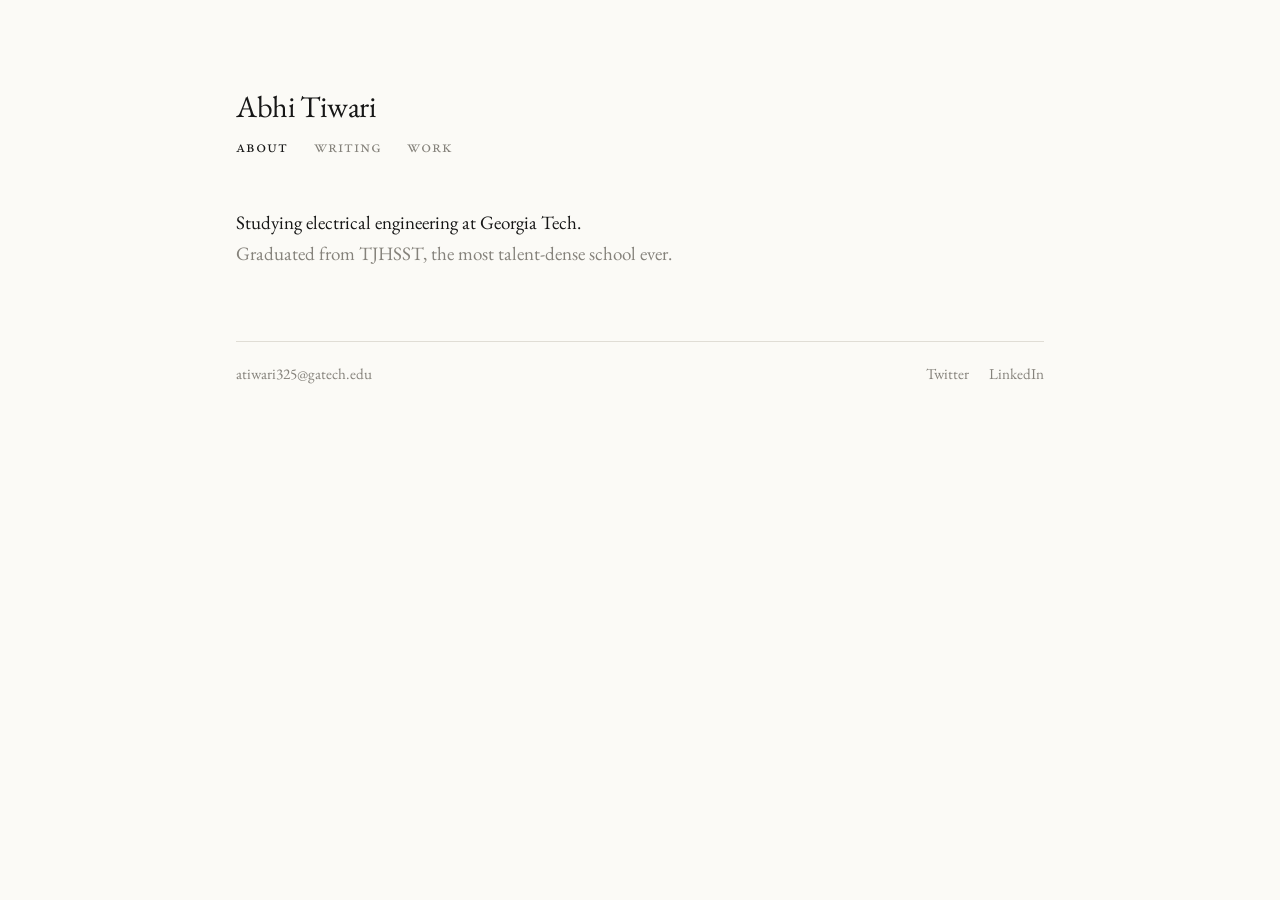
==== commit 8ab03384: "Square card grid with real paper snapshots, wider layout, footer rule Co-Authored-By: Claude Opus 5." ====
--- a/index.html
+++ b/index.html
@@ -17,8 +17,10 @@
   <h1 class="name"><a href="/">Abhi Tiwari</a></h1>
   <nav><a href="/" aria-current="page">about</a><a href="/writing/">writing</a><a href="/work/">work</a></nav>
 
-  <p class="lead">Studying electrical engineering at Georgia Tech.<br>
-  <span class="quiet">Graduated from TJHSST, the most talent-dense school ever.</span></p>
+  <div class="prose">
+    <p class="lead">Studying electrical engineering at Georgia Tech.<br>
+    <span class="quiet">Graduated from TJHSST, the most talent-dense school ever.</span></p>
+  </div>
 
   <footer>
     <a href="mailto:atiwari325@gatech.edu">atiwari325@gatech.edu</a>
--- a/style.css
+++ b/style.css
@@ -5,6 +5,7 @@
   --body:  #3a3a38;
   --gray:  #85827b;
   --faint: #d9d6ce;
+  --rule:  #e0ddd5;
   --hint:  #7a2a22;
   --serif: "EB Garamond", Garamond, "Times New Roman", serif;
 }
@@ -23,15 +24,19 @@
   -webkit-font-smoothing: antialiased;
 }
 
+/* One container width on every page so the name and tabs never shift;
+   reading text is held to a narrower measure inside it. */
 main {
-  max-width: 38rem;
+  max-width: 54rem;
   margin: 0 auto;
-  padding: clamp(3.5rem, 11vh, 5.5rem) 1rem 4rem;
+  padding: clamp(3.5rem, 11vh, 5.5rem) 1rem 3rem;
 }
 
 @media (min-width: 30rem) {
-  main { padding-left: 1.5rem; padding-right: 1.5rem; }
+  main { padding-left: 1.75rem; padding-right: 1.75rem; }
 }
+
+.prose { max-width: 36rem; }
 
 /* ---------- header ---------- */
 
@@ -109,99 +114,74 @@
 
 /* ---------- work cards ---------- */
 
-.cards { display: grid; gap: 1.25rem; }
+.cards {
+  display: grid;
+  grid-template-columns: repeat(auto-fill, minmax(15.5rem, 1fr));
+  gap: 1.25rem;
+}
 
 .card {
   display: flex;
-  gap: 1.5rem;
-  align-items: flex-start;
-  padding: 1.35rem 1.5rem;
+  flex-direction: column;
+  min-height: 15.5rem;
+  padding: 1.4rem 1.4rem 1.3rem;
   background: var(--card);
-  border-radius: 6px;
-  box-shadow: 0 1px 2px rgba(22, 22, 22, 0.04), 0 4px 14px rgba(22, 22, 22, 0.045);
+  border-radius: 14px;
+  box-shadow: 0 1px 2px rgba(22, 22, 22, 0.035), 0 6px 18px rgba(22, 22, 22, 0.05);
 }
 
-.card-text { flex: 1; min-width: 0; }
+@media (max-width: 34rem) {
+  .card { min-height: 0; }
+}
 
 .card h3 {
-  margin: 0 0 0.3rem;
+  margin: 0 0 0.45rem;
   font-size: 1.2rem;
   font-weight: 500;
   line-height: 1.3;
   color: var(--ink);
 }
 
-.card p { margin: 0; font-size: 1.02rem; line-height: 1.55; }
+.card p { margin: 0; font-size: 1rem; line-height: 1.5; }
 
-/* evidence: paper title page */
+/* evidence: a real snapshot pinned to the bottom of the card */
 
-.ev { flex: none; text-decoration: none; color: var(--gray); }
-.ev:hover .page { box-shadow: 0 1px 2px rgba(22,22,22,.08), 0 3px 10px rgba(22,22,22,.1); }
-
-.ev figcaption {
-  margin-top: 0.4rem;
-  font-size: 0.82rem;
-  font-style: italic;
-  text-align: center;
+.ev {
+  display: block;
+  margin-top: auto;
+  padding-top: 1.1rem;
+  text-decoration: none;
+  color: var(--gray);
 }
 
-.page {
-  width: 8.25rem;
-  aspect-ratio: 8.5 / 11;
-  padding: 0.6rem 0.6rem 0;
+.ev .shot {
+  display: block;
+  height: 9.5rem;
   overflow: hidden;
+  border-radius: 6px;
   background: #fff;
-  border: 1px solid #ebe8e1;
-  box-shadow: 0 1px 2px rgba(22,22,22,.05), 0 2px 6px rgba(22,22,22,.05);
-  font-family: Georgia, "Times New Roman", serif;
-  color: #222;
-  line-height: 1.25;
+  box-shadow: 0 0 0 1px #ebe8e1;
 }
 
-.page .journal {
+.ev img { display: block; width: 100%; height: auto; }
+
+.ev .cap {
   display: flex;
   justify-content: space-between;
-  font-family: var(--serif);
-  font-size: 0.5rem;
-  color: #555;
+  margin-top: 0.45rem;
+  font-size: 0.88rem;
   font-style: italic;
 }
 
-.page .type { margin-top: 0.55rem; font-size: 0.36rem; letter-spacing: 0.06em; text-transform: uppercase; color: #777; }
-.page .title { margin-top: 0.15rem; font-size: 0.5rem; font-weight: 700; }
-.page .authors { margin-top: 0.3rem; font-size: 0.33rem; color: #555; }
-
-.page .lines { margin-top: 0.45rem; }
-.page .lines i { display: block; height: 0.13rem; margin-bottom: 0.17rem; background: #e7e5df; border-radius: 1px; }
-.page .lines i:nth-child(4n) { width: 72%; }
-.page .lines .gap { height: 0; margin-bottom: 0.35rem; }
-
-/* evidence: code repository */
-
-.repo {
-  display: block;
-  width: 8.25rem;
-  padding: 0.6rem 0.7rem;
-  background: #f6f5f1;
-  border-radius: 4px;
-  font-family: ui-monospace, Menlo, monospace;
-  font-size: 0.68rem;
-  line-height: 1.4;
-  color: var(--ink);
-  word-break: break-all;
-}
-
-.repo span { display: block; color: var(--gray); }
-
-@media (max-width: 34rem) {
-  .card { flex-direction: column; gap: 1rem; padding: 1.15rem 1.15rem; }
-  .ev { align-self: flex-start; }
-}
+.ev:hover .cap { color: var(--ink); }
+.ev:hover .shot { box-shadow: 0 0 0 1px #d9d5cc; }
 
 /* ---------- footer ---------- */
 
 footer {
-  margin-top: 4rem;
+  margin-top: 4.5rem;
+  padding-top: 1.25rem;
+  border-top: 1px solid var(--rule);
   display: flex;
   justify-content: space-between;
   flex-wrap: wrap;
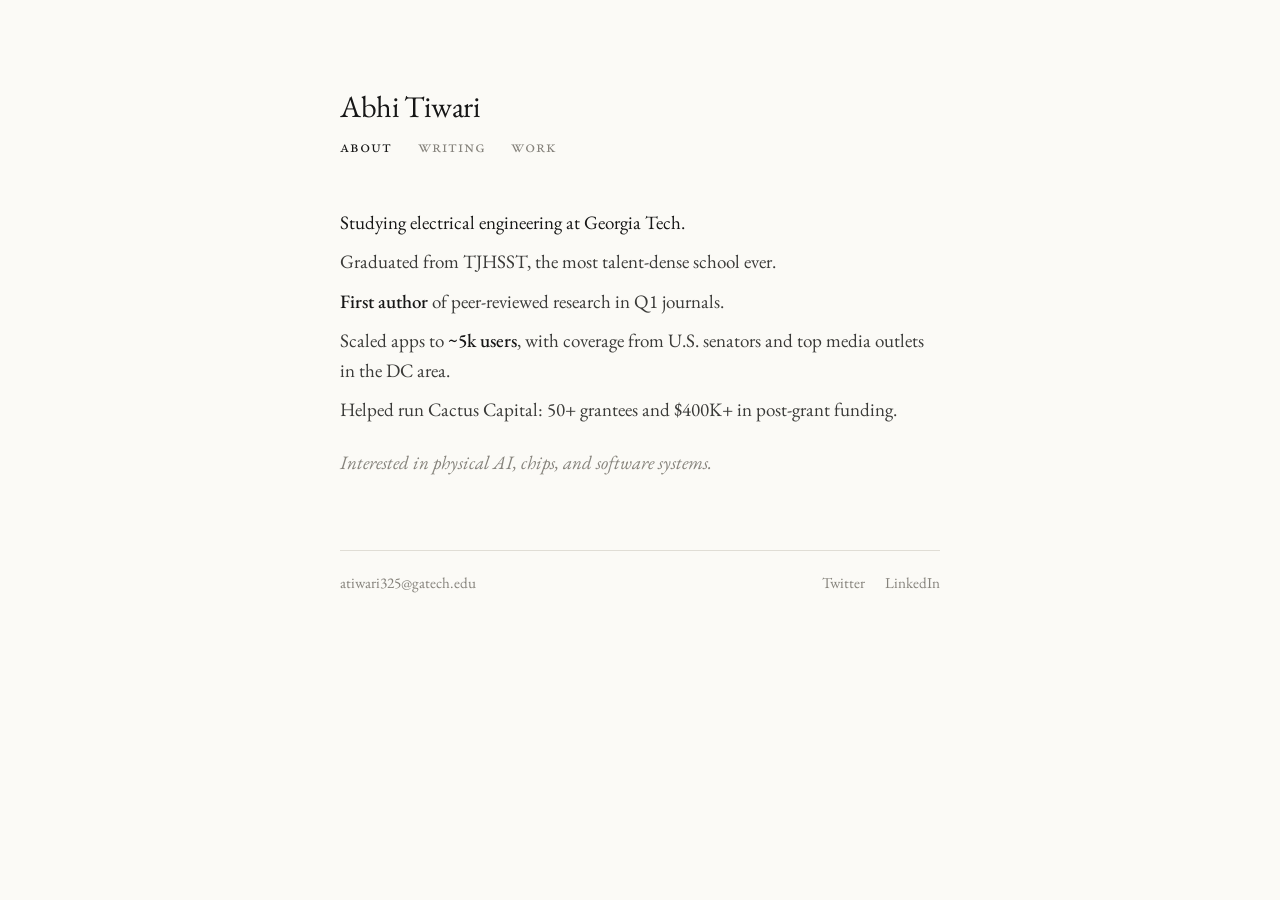
==== commit 4dccac17: "New about copy, regrouped work cards, GainSight card, initials favicon Co-Authored-By: Claude Opus 5" ====
--- a/index.html
+++ b/index.html
@@ -6,7 +6,7 @@
 <title>Abhi Tiwari</title>
 <meta name="description" content="Abhi Tiwari — electrical engineering at Georgia Tech.">
 <meta name="color-scheme" content="light">
-<link rel="icon" href="data:image/svg+xml,<svg xmlns='http://www.w3.org/2000/svg' viewBox='0 0 32 32'><circle cx='16' cy='16' r='4' fill='%23161616'/></svg>">
+<link rel="icon" href="/favicon.svg" type="image/svg+xml">
 <link rel="preconnect" href="https://fonts.googleapis.com">
 <link rel="preconnect" href="https://fonts.gstatic.com" crossorigin>
 <link href="https://fonts.googleapis.com/css2?family=EB+Garamond:ital,wght@0,400;0,500;1,400&display=swap" rel="stylesheet">
@@ -17,9 +17,13 @@
   <h1 class="name"><a href="/">Abhi Tiwari</a></h1>
   <nav><a href="/" aria-current="page">about</a><a href="/writing/">writing</a><a href="/work/">work</a></nav>
 
-  <div class="prose">
-    <p class="lead">Studying electrical engineering at Georgia Tech.<br>
-    <span class="quiet">Graduated from TJHSST, the most talent-dense school ever.</span></p>
+  <div class="about">
+    <p class="lead">Studying electrical engineering at Georgia Tech.</p>
+    <p>Graduated from TJHSST, the most talent-dense school ever.</p>
+    <p><b>First author</b> of peer-reviewed research in Q1 journals.</p>
+    <p>Scaled apps to <b>~5k users</b>, with coverage from U.S. senators and top media outlets in the DC area.</p>
+    <p>Helped run Cactus Capital: 50+ grantees and $400K+ in post-grant funding.</p>
+    <p class="quiet">Interested in physical AI, chips, and software systems.</p>
   </div>
 
   <footer>
--- a/style.css
+++ b/style.css
@@ -24,10 +24,8 @@
   -webkit-font-smoothing: antialiased;
 }
 
-/* One container width on every page so the name and tabs never shift;
-   reading text is held to a narrower measure inside it. */
 main {
-  max-width: 54rem;
+  max-width: 41rem;
   margin: 0 auto;
   padding: clamp(3.5rem, 11vh, 5.5rem) 1rem 3rem;
 }
@@ -36,7 +34,6 @@
   main { padding-left: 1.75rem; padding-right: 1.75rem; }
 }
 
-.prose { max-width: 36rem; }
 
 /* ---------- header ---------- */
 
@@ -78,6 +75,11 @@
 .lead { color: var(--ink); }
 .quiet { color: var(--gray); }
 
+.about p { margin: 0; }
+.about p + p { margin-top: 0.55rem; }
+.about .quiet { margin-top: 1.4rem; font-style: italic; }
+.about b { font-weight: 500; color: var(--ink); }
+
 :focus-visible { outline: 1px solid var(--hint); outline-offset: 3px; border-radius: 2px; }
 
 /* ---------- writing ---------- */
@@ -114,49 +116,61 @@
 
 /* ---------- work cards ---------- */
 
+.group + .group { margin-top: 3.25rem; }
+
+.group h2 {
+  margin: 0 0 1rem;
+  font-size: 1rem;
+  font-weight: 400;
+  font-variant: small-caps;
+  letter-spacing: 0.08em;
+  color: var(--gray);
+}
+
 .cards {
   display: grid;
-  grid-template-columns: repeat(auto-fill, minmax(15.5rem, 1fr));
-  gap: 1.25rem;
+  grid-template-columns: repeat(2, minmax(0, 1fr));
+  gap: 1.1rem;
 }
 
 .card {
   display: flex;
   flex-direction: column;
-  min-height: 15.5rem;
-  padding: 1.4rem 1.4rem 1.3rem;
+  min-height: 18.5rem; /* matches column width, so cards read as squares */
+  padding: 1.25rem 1.25rem 1.1rem;
   background: var(--card);
   border-radius: 14px;
   box-shadow: 0 1px 2px rgba(22, 22, 22, 0.035), 0 6px 18px rgba(22, 22, 22, 0.05);
 }
 
 @media (max-width: 34rem) {
+  .cards { grid-template-columns: 1fr; }
   .card { min-height: 0; }
 }
 
 .card h3 {
-  margin: 0 0 0.45rem;
-  font-size: 1.2rem;
+  margin: 0 0 0.35rem;
+  font-size: 1.15rem;
   font-weight: 500;
   line-height: 1.3;
   color: var(--ink);
 }
 
-.card p { margin: 0; font-size: 1rem; line-height: 1.5; }
+.card p { margin: 0; font-size: 0.95rem; line-height: 1.45; }
 
 /* evidence: a real snapshot pinned to the bottom of the card */
 
 .ev {
   display: block;
   margin-top: auto;
-  padding-top: 1.1rem;
+  padding-top: 0.75rem;
   text-decoration: none;
   color: var(--gray);
 }
 
 .ev .shot {
   display: block;
-  height: 9.5rem;
+  height: 6.25rem;
   overflow: hidden;
   border-radius: 6px;
   background: #fff;
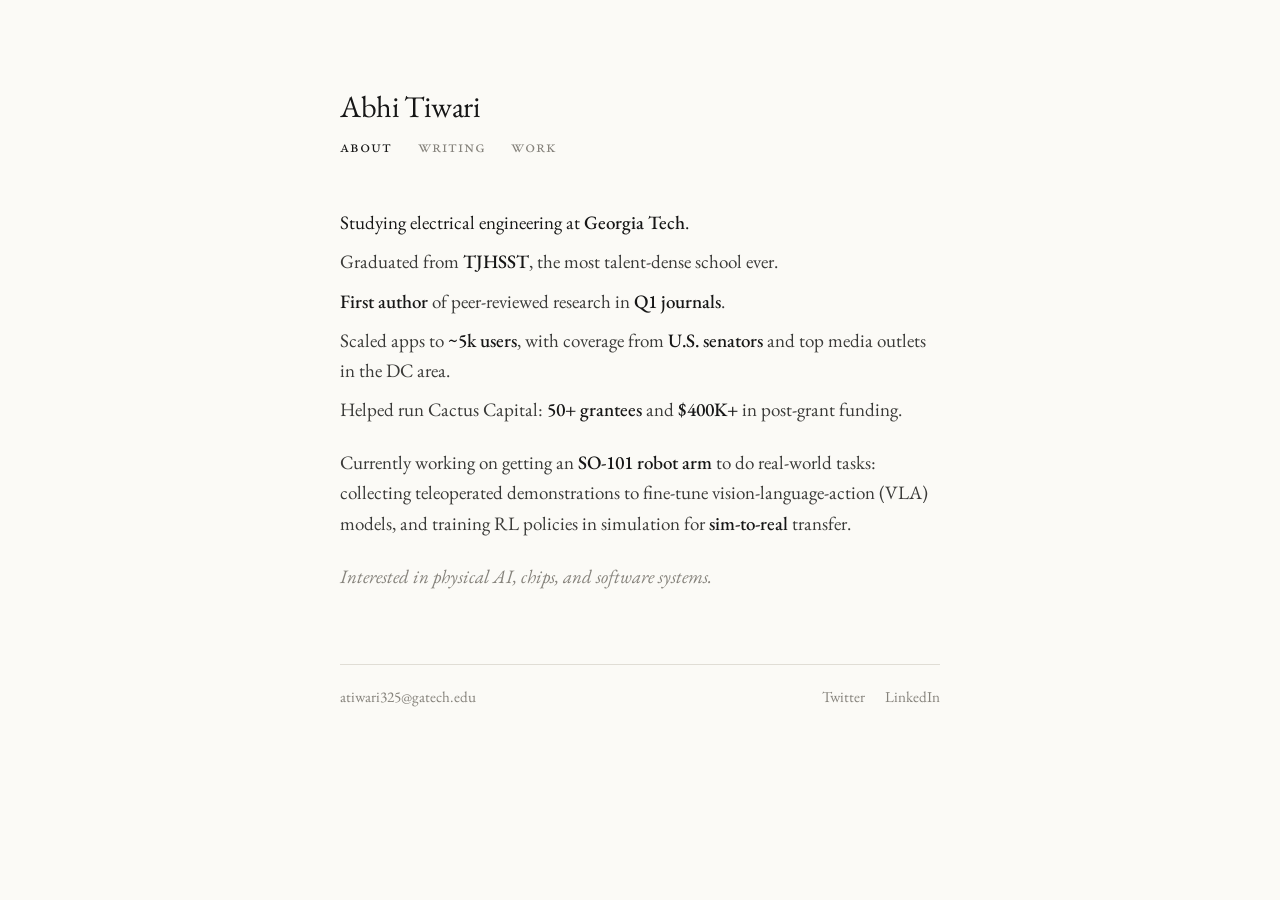
==== commit f3c086ec: "About: bold key numbers per line, add ongoing SO-101 robot arm work Co-Authored-By: Claude Opus 5.5 " ====
--- a/index.html
+++ b/index.html
@@ -18,11 +18,12 @@
   <nav><a href="/" aria-current="page">about</a><a href="/writing/">writing</a><a href="/work/">work</a></nav>
 
   <div class="about">
-    <p class="lead">Studying electrical engineering at Georgia Tech.</p>
-    <p>Graduated from TJHSST, the most talent-dense school ever.</p>
-    <p><b>First author</b> of peer-reviewed research in Q1 journals.</p>
-    <p>Scaled apps to <b>~5k users</b>, with coverage from U.S. senators and top media outlets in the DC area.</p>
-    <p>Helped run Cactus Capital: 50+ grantees and $400K+ in post-grant funding.</p>
+    <p class="lead">Studying electrical engineering at <b>Georgia Tech</b>.</p>
+    <p>Graduated from <b>TJHSST</b>, the most talent-dense school ever.</p>
+    <p><b>First author</b> of peer-reviewed research in <b>Q1 journals</b>.</p>
+    <p>Scaled apps to <b>~5k users</b>, with coverage from <b>U.S. senators</b> and top media outlets in the DC area.</p>
+    <p>Helped run Cactus Capital: <b>50+ grantees</b> and <b>$400K+</b> in post-grant funding.</p>
+    <p class="now">Currently working on getting an <b>SO-101 robot arm</b> to do real-world tasks: collecting teleoperated demonstrations to fine-tune vision-language-action (VLA) models, and training RL policies in simulation for <b>sim-to-real</b> transfer.</p>
     <p class="quiet">Interested in physical AI, chips, and software systems.</p>
   </div>
 
--- a/style.css
+++ b/style.css
@@ -77,6 +77,7 @@
 
 .about p { margin: 0; }
 .about p + p { margin-top: 0.55rem; }
+.about .now { margin-top: 1.4rem; }
 .about .quiet { margin-top: 1.4rem; font-style: italic; }
 .about b { font-weight: 500; color: var(--ink); }
 
